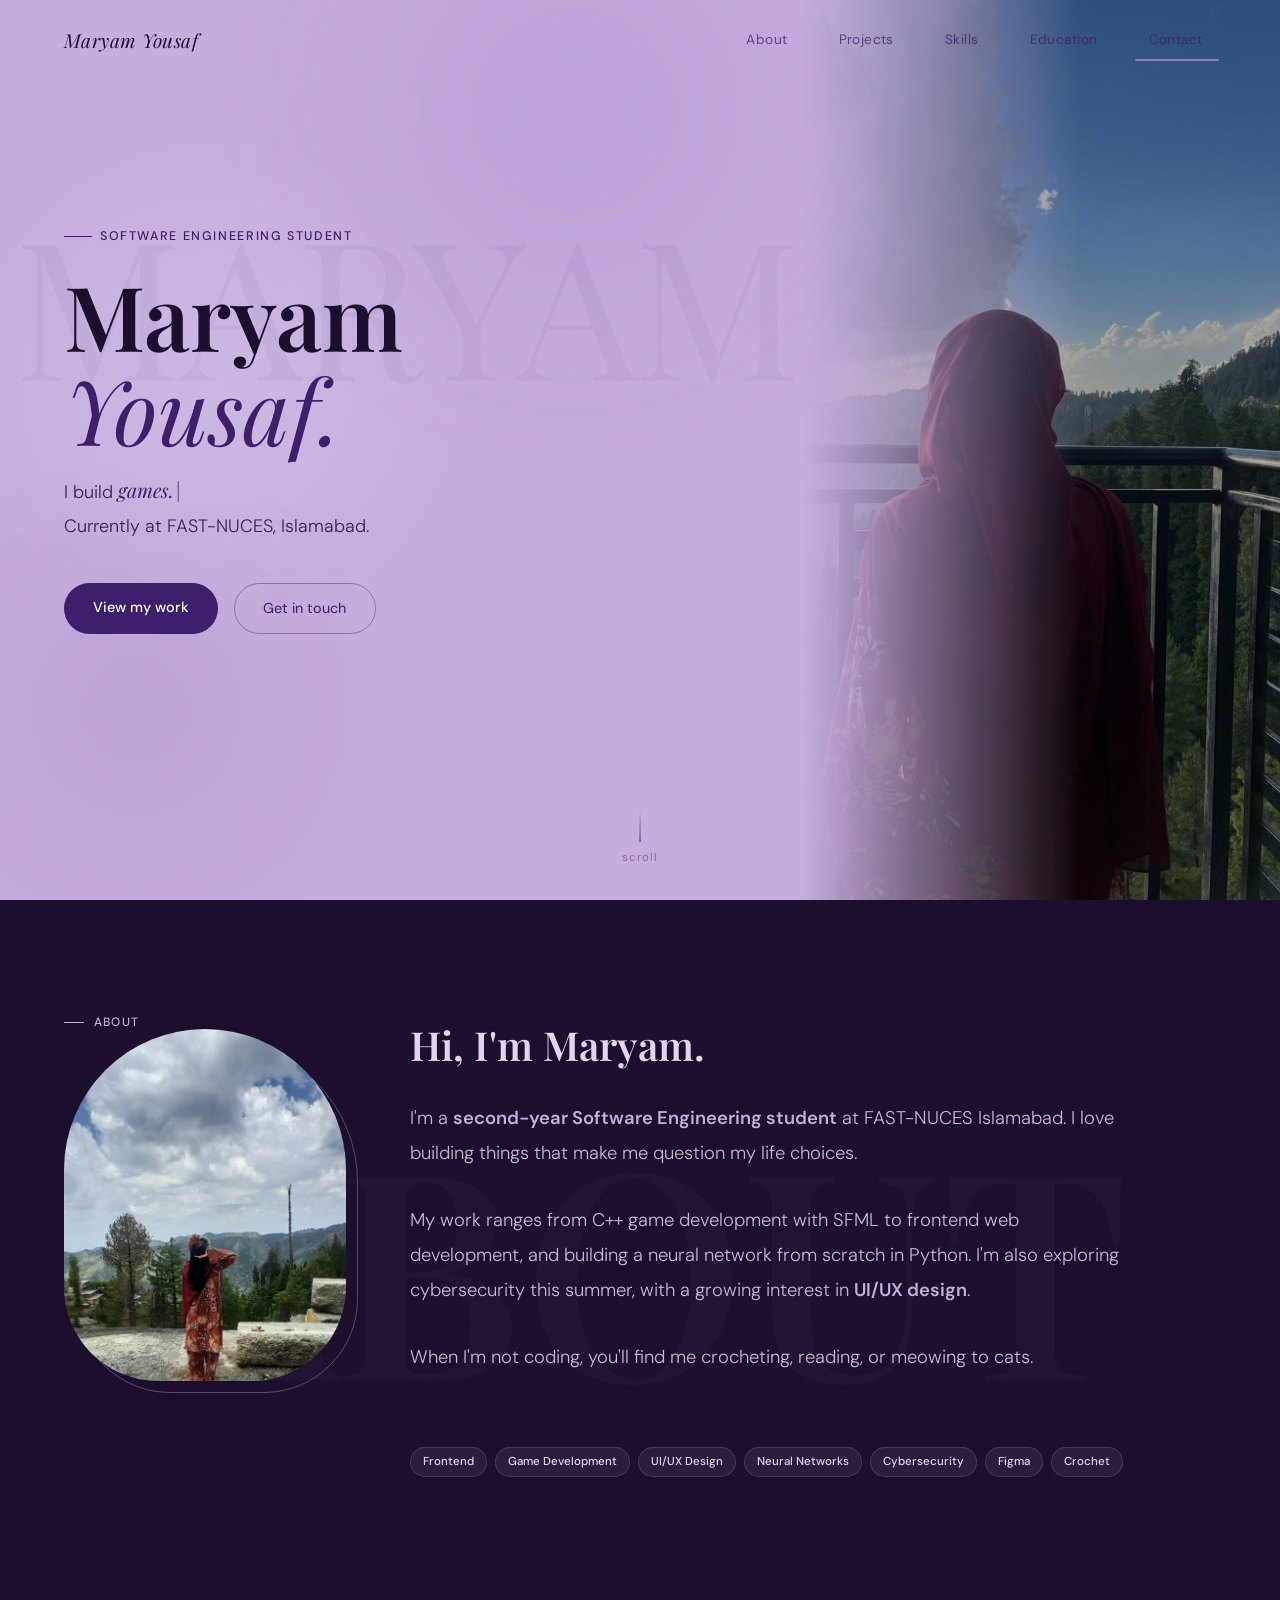
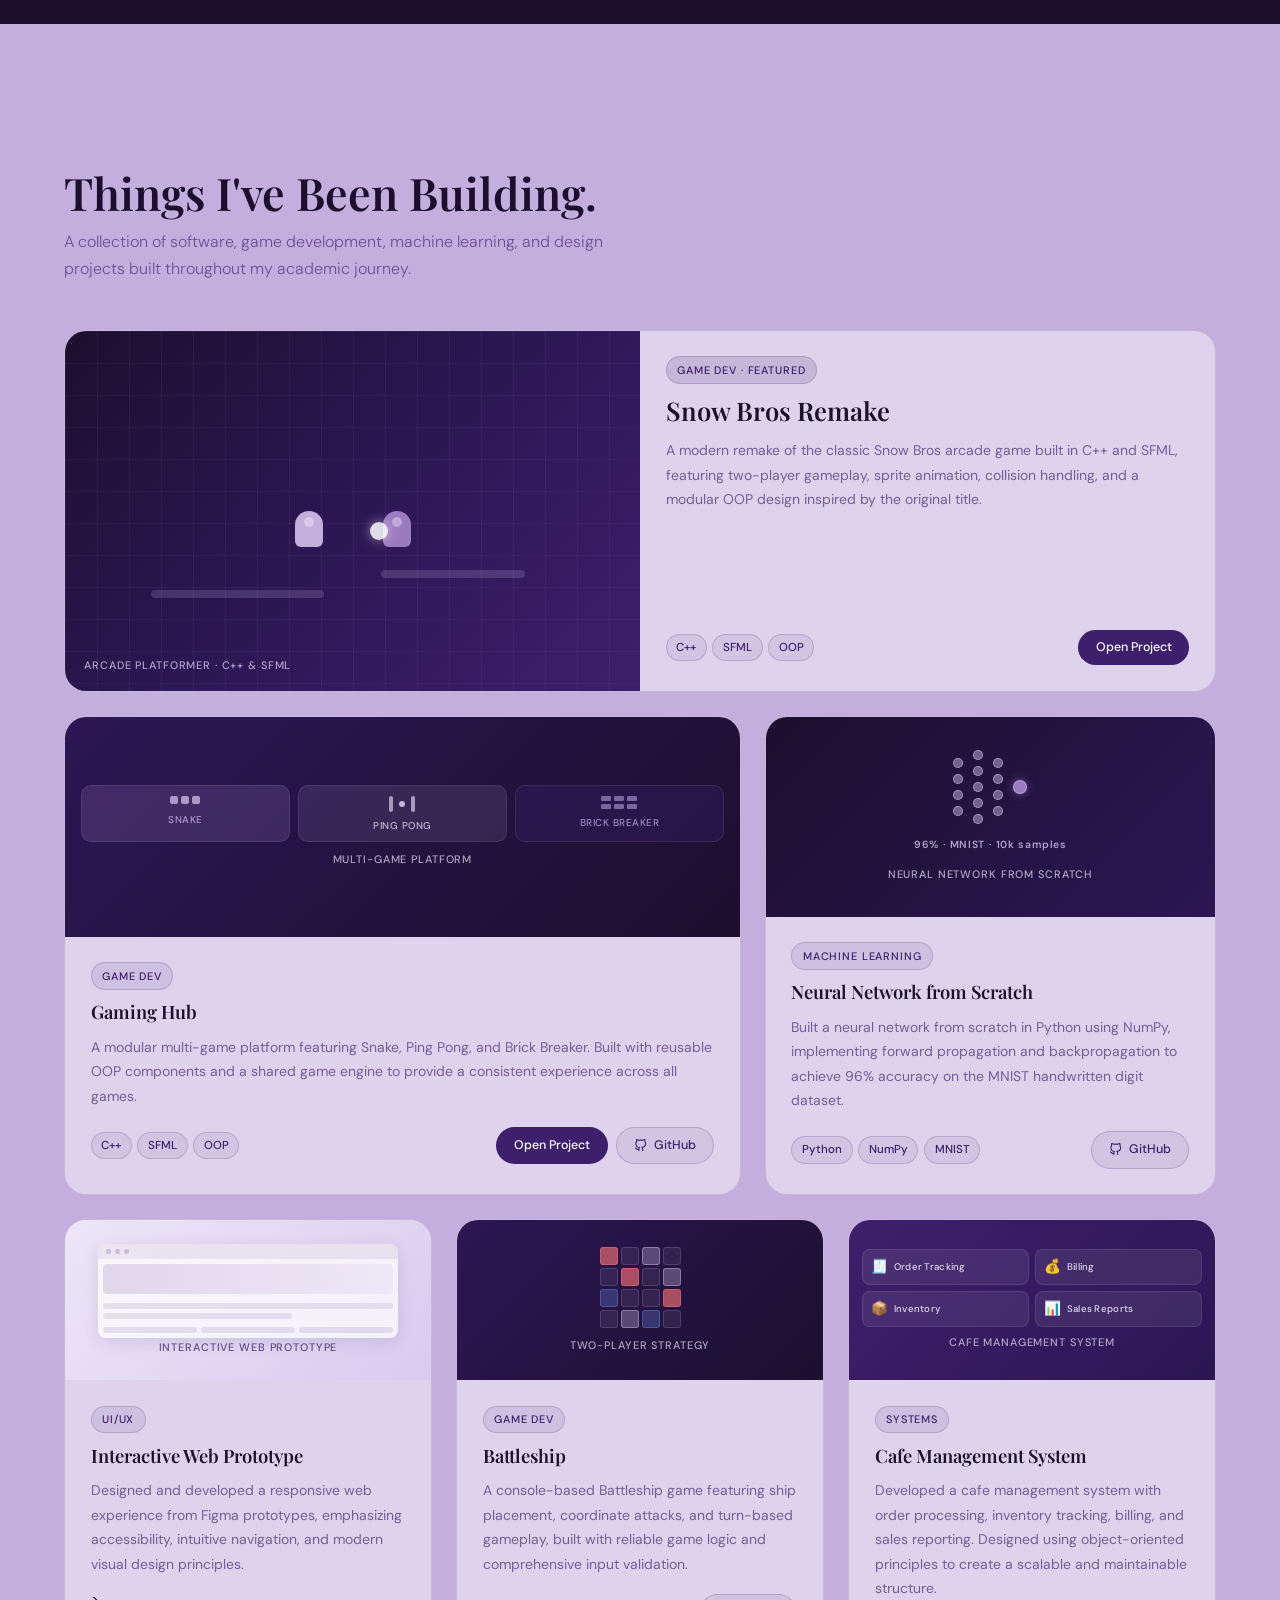
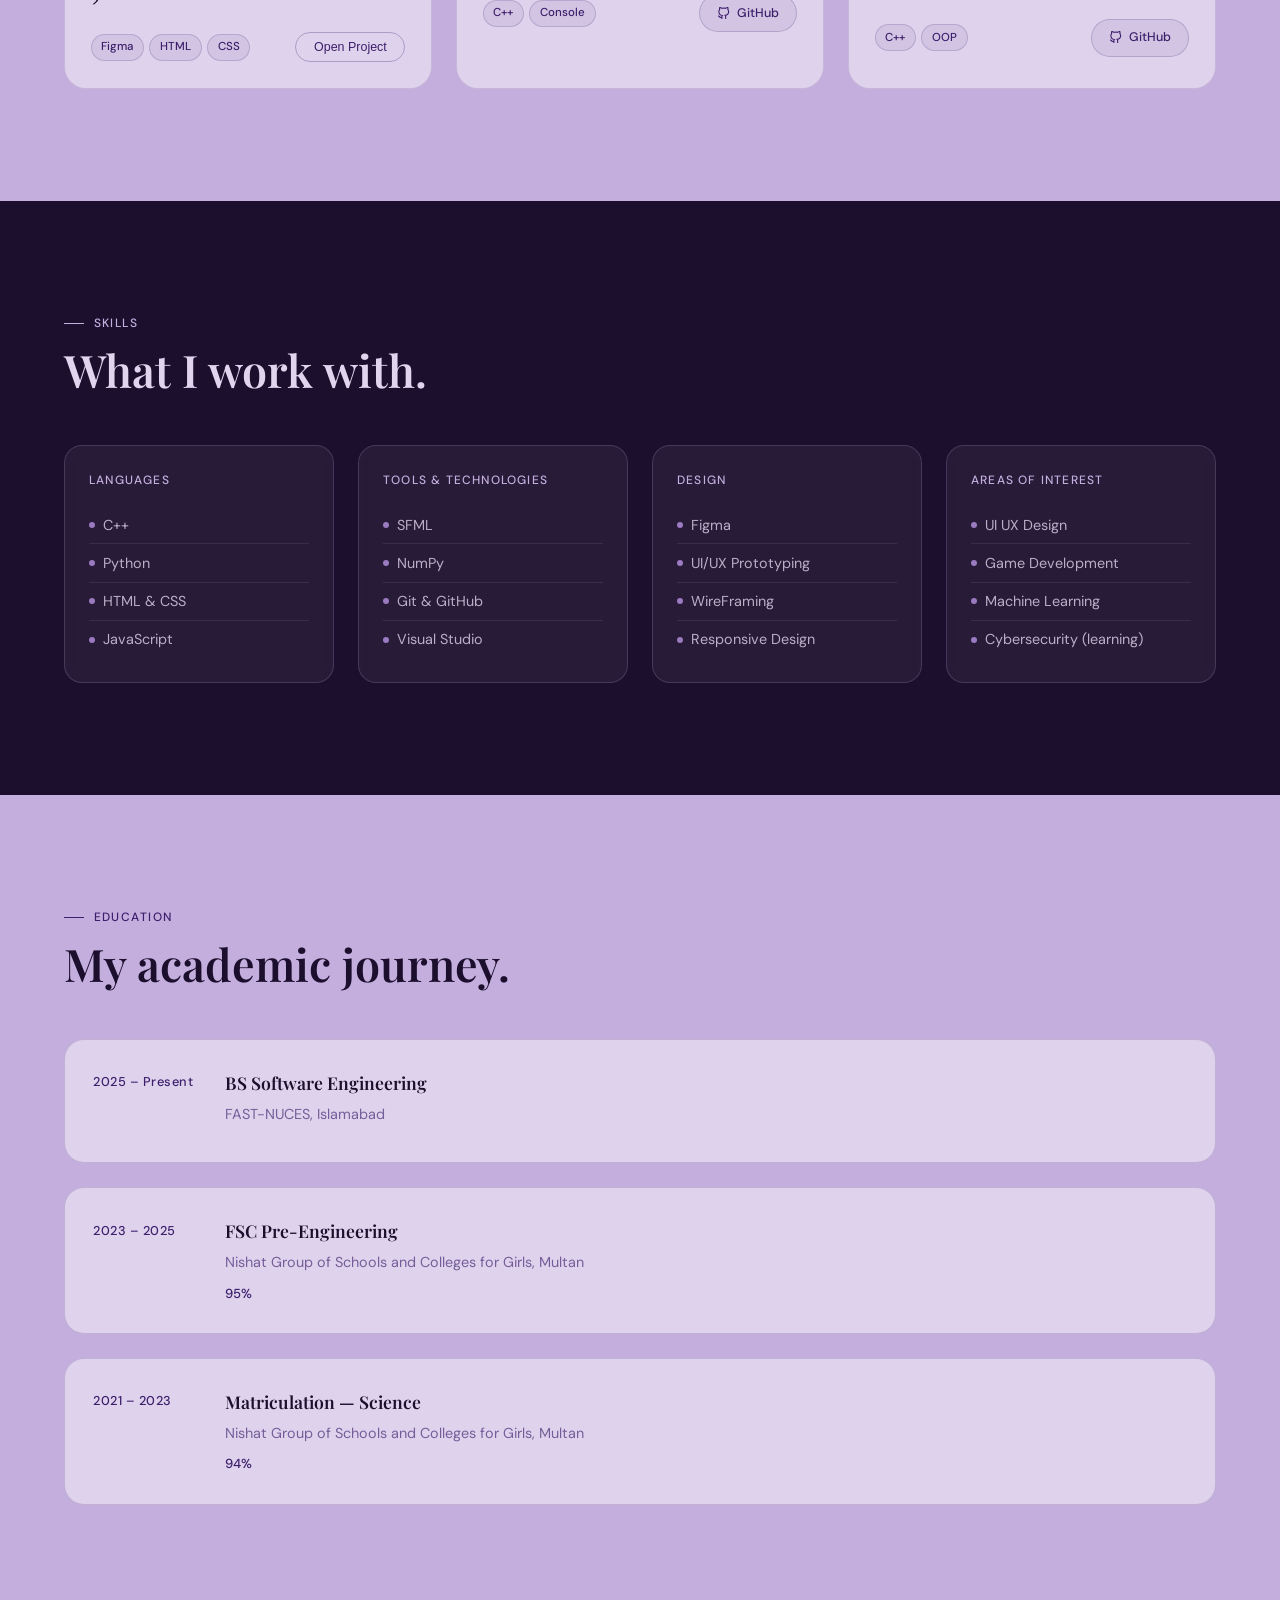
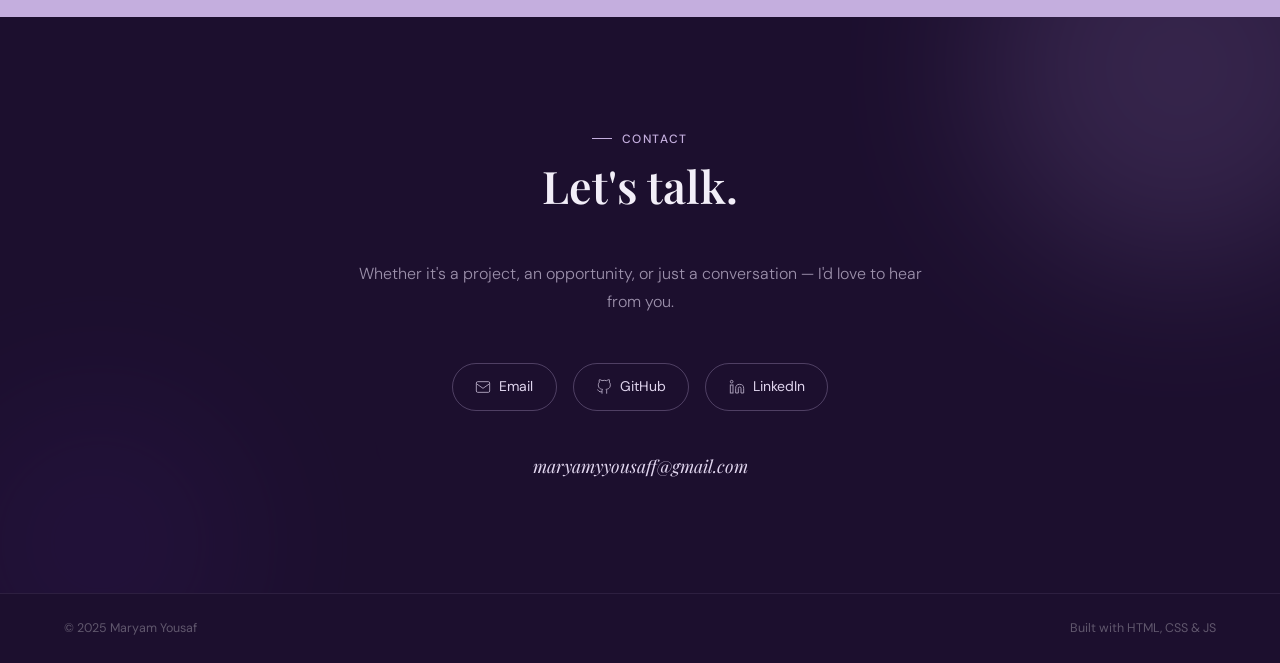
==== index.html @ 321d045c "hye" ====
<!DOCTYPE html>
<html lang="en">
<head>
  <meta charset="UTF-8" />
  <meta name="viewport" content="width=device-width, initial-scale=1.0" />
  <title>Maryam Yousaf — Portfolio</title>
  <link rel="preconnect" href="https://fonts.googleapis.com" />
  <link rel="preconnect" href="https://fonts.gstatic.com" crossorigin />
  <link href="https://fonts.googleapis.com/css2?family=DM+Sans:ital,wght@0,300;0,400;0,500;1,300&family=Playfair+Display:ital,wght@0,400;0,600;1,400&display=swap" rel="stylesheet" />
  <link rel="stylesheet" href="style.css" />
</head>
<body>

  <!-- SCROLL PROGRESS BAR -->
  <div id="progress-bar"></div>

  <!-- NAV -->
  <nav id="navbar">
    <span class="nav-logo">Maryam Yousaf</span>
    <button class="nav-toggle" id="navToggle" aria-label="Toggle menu">
      <span></span><span></span><span></span>
    </button>
    <ul class="nav-links" id="navLinks">
      <div class="nav-pill" id="navPill"></div>
      <li><a href="#about">About</a></li>
      <li><a href="#projects">Projects</a></li>
      <li><a href="#skills">Skills</a></li>
      <li><a href="#education">Education</a></li>
      <li><a href="#contact">Contact</a></li>
    </ul>
  </nav>

  <!-- HERO -->
  <section id="hero">
    <!-- full-bleed photo on right side -->
    <div class="hero-photo-panel">
      <img src="mountain.jpeg" alt="Mountain view" class="hero-photo-bg" />
      <div class="hero-photo-fade"></div>
    </div>

    <div class="hero-bg-blob blob1"></div>
    <div class="hero-bg-blob blob2"></div>

    <div class="hero-layout">
      <!-- LEFT: text -->
      <div class="hero-inner">
        <div class="hero-eyebrow"><span></span> Software Engineering Student</div>
        <h1 class="hero-name">Maryam<br /><em>Yousaf.</em></h1>
        <p class="hero-subtitle">
          I build <span class="typewriter-wrap"><span id="typewriter"></span><span class="cursor">|</span></span><br />
          Currently at FAST-NUCES, Islamabad.
        </p>
        <div class="hero-ctas">
          <a href="#projects" class="btn-primary">View my work</a>
          <a href="#contact" class="btn-outline">Get in touch</a>
        </div>
      </div>
    </div>

    <div class="hero-scroll-hint">
      <div class="scroll-line"></div>
      scroll
    </div>
  </section>

  <!-- ABOUT -->
  <section id="about">
    <p class="section-label reveal">About</p>
    <div class="about-grid">
      <div class="about-photo-wrap reveal">
        <!--
          PHOTO OPTIONS — uncomment whichever you want:

          Option A: Illustrated portrait (recommended for aesthetic/privacy)
          <img src="illustration_portrait.webp" alt="Maryam Yousaf" class="about-photo" />

          Option B: Purple selfie
          <img src="profile_picture.jpg" alt="Maryam Yousaf" class="about-photo" />

          Option C: LinkedIn photo
          <img src="linkedin_pfp.jpeg" alt="Maryam Yousaf" class="about-photo" />
        -->
        <img src="Hero.jpeg" alt="Maryam Yousaf" class="about-photo" />
        <div class="about-photo-deco"></div>
      </div>
      <div class="about-text reveal">
        <h2 class="section-title" style="margin-bottom:0; margin-top:-0.5rem;">Hi, I'm Maryam.</h2>
        <p>I'm a <strong>second-year Software Engineering student</strong> at FAST-NUCES Islamabad. I love building things that make me question my life choices.</p>
        <p>My work ranges from C++ game development with SFML to frontend web development, and building a neural network from scratch in Python. I'm also exploring cybersecurity this summer, with a growing interest in <strong>UI/UX design</strong>.</p>
        <p>When I'm not coding, you'll find me crocheting, reading, or meowing to cats.</p>
        <div class="about-tags">
          <span class="tag">Frontend</span>
          <span class="tag">Game Development</span>
          <span class="tag">UI/UX Design</span>
          <span class="tag">Neural Networks</span>
          <span class="tag">Cybersecurity</span>
          <span class="tag">Figma</span>
          <span class="tag">Crochet</span>
        </div>
      </div>
    </div>
  </section>

  <!-- PROJECTS -->
  <section id="projects">
    <p class="section-label reveal">Projects</p>
    <h2 class="section-title reveal">Things I've Been Building.</h2>
    <p class="projects-intro reveal">A collection of software, game development, machine learning, and design projects built throughout my academic journey.</p>

    <!-- TIER 1: Featured — Snow Bros (full width) -->
    <div class="proj-featured reveal">
      <div class="proj-thumb proj-thumb--featured">
        <div class="proj-thumb-placeholder proj-thumb--snowbros">
          <div class="ppa-grid-bg"></div>
          <div class="ppa-chars">
            <div class="ppa-char ppa-char--1"></div>
            <div class="ppa-char ppa-char--2"></div>
          </div>
          <div class="ppa-snowball"></div>
          <div class="ppa-platforms">
            <div class="ppa-platform"></div>
            <div class="ppa-platform ppa-platform--2"></div>
          </div>
          <span class="proj-thumb-label">Arcade Platformer · C++ & SFML</span>
        </div>
        <div class="proj-thumb-overlay">
          <a href="./Snowbros.html" class="proj-overlay-btn">Open Project</a>
        </div>
      </div>
      <div class="proj-featured-body">
        <div class="proj-meta">
          <span class="project-tag proj-tag--featured">Game Dev · Featured</span>
          <!-- <span class="proj-year">2024</span> -->
        </div>
        <h3 class="project-title proj-featured-title">Snow Bros Remake</h3>
      

        <p class="project-desc">
A modern remake of the classic Snow Bros arcade game built in C++ and SFML, featuring two-player gameplay, sprite animation, collision handling, and a modular OOP design inspired by the original title.
</p>
        <div class="proj-footer">
          <div class="project-stack">
            <span class="stack-pill">C++</span>
            <span class="stack-pill">SFML</span>
            <span class="stack-pill">OOP</span>
          </div>
          <div class="proj-actions">
            <a href="Snowbros.html" class="proj-btn proj-btn--primary">Open Project</a>
          </div>
        </div>
      </div>
    </div>

    <!-- TIER 2: Secondary large cards -->
    <div class="proj-tier2 reveal">

      <div class="proj-secondary">
        <div class="proj-thumb proj-thumb--secondary">
          <div class="proj-thumb-placeholder proj-thumb--gaminghub">
            <div class="ppa-hub-grid">
              <div class="hub-cell hub-snake">
                <div class="hub-snake-body"><div></div><div></div><div></div></div>
                <span>Snake</span>
              </div>
              <div class="hub-cell hub-pong">
                <div class="hub-pong-vis"><div class="hub-paddle"></div><div class="hub-ball"></div><div class="hub-paddle"></div></div>
                <span>Ping Pong</span>
              </div>
              <div class="hub-cell hub-brick">
                <div class="hub-brick-rows"><div class="hub-brick-row"><div></div><div></div><div></div></div><div class="hub-brick-row"><div></div><div></div><div></div></div></div>
                <span>Brick Breaker</span>
              </div>
            </div>
            <span class="proj-thumb-label">Multi-game Platform</span>
          </div>
          <div class="proj-thumb-overlay">
            <a href="GamingHub.html" class="proj-overlay-btn">Open Project</a>
          </div>
        </div>
        <div class="proj-card-body">
          <div class="proj-meta">
            <span class="project-tag">Game Dev</span>
            <!-- <span class="proj-year">2024</span> -->
          </div>
          <h3 class="project-title">Gaming Hub</h3>
   
          <p class="project-desc">
A modular multi-game platform featuring Snake, Ping Pong, and Brick Breaker. Built with reusable OOP components and a shared game engine to provide a consistent experience across all games.
</p>
          <div class="proj-footer">
            <div class="project-stack">
              <span class="stack-pill">C++</span>
              <span class="stack-pill">SFML</span>
              <span class="stack-pill">OOP</span>
            </div>
            <div class="proj-actions">
              <a href="GamingHub.html" class="proj-btn proj-btn--primary">Open Project</a>
              <a href="https://github.com/meowryam/Gaming-Hub" target="_blank" rel="noopener" class="proj-btn proj-btn--github">
                <svg width="13" height="13" viewBox="0 0 24 24" fill="none" stroke="currentColor" stroke-width="2"><path d="M9 19c-5 1.5-5-2.5-7-3m14 6v-3.87a3.37 3.37 0 0 0-.94-2.61c3.14-.35 6.44-1.54 6.44-7A5.44 5.44 0 0 0 20 4.77 5.07 5.07 0 0 0 19.91 1S18.73.65 16 2.48a13.38 13.38 0 0 0-7 0C6.27.65 5.09 1 5.09 1A5.07 5.07 0 0 0 5 4.77a5.44 5.44 0 0 0-1.5 3.78c0 5.42 3.3 6.61 6.44 7A3.37 3.37 0 0 0 9 18.13V22"/></svg>
                GitHub
              </a>
            </div>
          </div>
        </div>
      </div>

      <div class="proj-medium">
        <div class="proj-thumb proj-thumb--medium">
          <div class="proj-thumb-placeholder proj-thumb--nn">
            <div class="nn-vis">
              <div class="nn-layer nn-input">
                <div class="nn-node"></div><div class="nn-node"></div><div class="nn-node"></div><div class="nn-node"></div>
              </div>
              <div class="nn-layer nn-hidden">
                <div class="nn-node"></div><div class="nn-node"></div><div class="nn-node"></div><div class="nn-node"></div><div class="nn-node"></div>
              </div>
              <div class="nn-layer nn-hidden2">
                <div class="nn-node"></div><div class="nn-node"></div><div class="nn-node"></div><div class="nn-node"></div>
              </div>
              <div class="nn-layer nn-output">
                <div class="nn-node nn-node--out"></div>
              </div>
            </div>
            <div class="nn-accuracy">96% · MNIST · 10k samples</div>
            <span class="proj-thumb-label">Neural Network from Scratch</span>
          </div>
          <div class="proj-thumb-overlay">
          </div>
        </div>
        <div class="proj-card-body">
          <div class="proj-meta">
            <span class="project-tag">Machine Learning</span>
            <!-- <span class="proj-year">2024</span> -->
          </div>
          <h3 class="project-title">Neural Network from Scratch</h3>
        
         <p class="project-desc">
Built a neural network from scratch in Python using NumPy, implementing forward propagation and backpropagation to achieve 96% accuracy on the MNIST handwritten digit dataset.
</p>
         
          <div class="proj-footer">
            <div class="project-stack">
              <span class="stack-pill">Python</span>
              <span class="stack-pill">NumPy</span>
              <span class="stack-pill">MNIST</span>
            </div>
            <div class="proj-actions">
              <a href="https://github.com/meowryam/mvc-mlp" target="_blank" rel="noopener" class="proj-btn proj-btn--github">
                <svg width="13" height="13" viewBox="0 0 24 24" fill="none" stroke="currentColor" stroke-width="2"><path d="M9 19c-5 1.5-5-2.5-7-3m14 6v-3.87a3.37 3.37 0 0 0-.94-2.61c3.14-.35 6.44-1.54 6.44-7A5.44 5.44 0 0 0 20 4.77 5.07 5.07 0 0 0 19.91 1S18.73.65 16 2.48a13.38 13.38 0 0 0-7 0C6.27.65 5.09 1 5.09 1A5.07 5.07 0 0 0 5 4.77a5.44 5.44 0 0 0-1.5 3.78c0 5.42 3.3 6.61 6.44 7A3.37 3.37 0 0 0 9 18.13V22"/></svg>
                GitHub
              </a>
            </div>
          </div>
        </div>
      </div>

    </div>

    <!-- TIER 3: Standard small cards -->
    <div class="proj-tier3 reveal">

      <div class="proj-standard">
        <div class="proj-thumb proj-thumb--standard">
          <div class="proj-thumb-placeholder proj-thumb--uiux">
            <div class="uiux-mockup">
              <div class="uiux-bar"><div class="uiux-dot"></div><div class="uiux-dot"></div><div class="uiux-dot"></div></div>
              <div class="uiux-hero-block"></div>
              <div class="uiux-rows">
                <div class="uiux-row"></div>
                <div class="uiux-row uiux-row--short"></div>
                <div class="uiux-nav"><div></div><div></div><div></div></div>
              </div>
            </div>
            <span class="proj-thumb-label">Interactive Web Prototype</span>
          </div>
          <div class="proj-thumb-overlay">
            <button type="button" class="proj-overlay-btn" onclick="openUiuxSlideshow()">Open Project</button>
          </div>
        </div>
        <div class="proj-card-body">
          <div class="proj-meta"><span class="project-tag">UI/UX</span></div>
          <h3 class="project-title">Interactive Web Prototype</h3>
     <p class="project-desc">
Designed and developed a responsive web experience from Figma prototypes, emphasizing accessibility, intuitive navigation, and modern visual design principles.
</p>>
          <div class="proj-footer">
            <div class="project-stack">
              <span class="stack-pill">Figma</span><span class="stack-pill">HTML</span><span class="stack-pill">CSS</span>
            </div>
            <div class="proj-actions">
              <button type="button" class="proj-btn proj-btn--ghost" onclick="openUiuxSlideshow()">Open Project</button>
            </div>
          </div>
        </div>
      </div>

      <div class="proj-standard">
        <div class="proj-thumb proj-thumb--standard">
          <div class="proj-thumb-placeholder proj-thumb--battleship">
            <div class="bs-grid">
              <div class="bs-cell bs-hit"></div><div class="bs-cell"></div><div class="bs-cell bs-ship"></div><div class="bs-cell"></div>
              <div class="bs-cell"></div><div class="bs-cell bs-hit"></div><div class="bs-cell"></div><div class="bs-cell bs-ship"></div>
              <div class="bs-cell bs-miss"></div><div class="bs-cell"></div><div class="bs-cell"></div><div class="bs-cell bs-hit"></div>
              <div class="bs-cell"></div><div class="bs-cell bs-ship"></div><div class="bs-cell bs-miss"></div><div class="bs-cell"></div>
            </div>
            <span class="proj-thumb-label">Two-player Strategy</span>
          </div>
          <div class="proj-thumb-overlay">
          </div>
        </div>
        <div class="proj-card-body">
          <div class="proj-meta"><span class="project-tag">Game Dev</span></div>
          <h3 class="project-title">Battleship</h3>
<p class="project-desc">
A console-based Battleship game featuring ship placement, coordinate attacks, and turn-based gameplay, built with reliable game logic and comprehensive input validation.
</p>

      
          <div class="proj-footer">
            <div class="project-stack">
              <span class="stack-pill">C++</span><span class="stack-pill">Console</span>
            </div>
            <div class="proj-actions">
              <a href="https://github.com/meowryam/battleship-cpp" target="_blank" rel="noopener" class="proj-btn proj-btn--github">
                <svg width="13" height="13" viewBox="0 0 24 24" fill="none" stroke="currentColor" stroke-width="2"><path d="M9 19c-5 1.5-5-2.5-7-3m14 6v-3.87a3.37 3.37 0 0 0-.94-2.61c3.14-.35 6.44-1.54 6.44-7A5.44 5.44 0 0 0 20 4.77 5.07 5.07 0 0 0 19.91 1S18.73.65 16 2.48a13.38 13.38 0 0 0-7 0C6.27.65 5.09 1 5.09 1A5.07 5.07 0 0 0 5 4.77a5.44 5.44 0 0 0-1.5 3.78c0 5.42 3.3 6.61 6.44 7A3.37 3.37 0 0 0 9 18.13V22"/></svg>
                GitHub
              </a>
            </div>
          </div>
        </div>
      </div>

      <div class="proj-standard">
        <div class="proj-thumb proj-thumb--standard">
          <div class="proj-thumb-placeholder proj-thumb--cafe">
            <div class="cafe-features">
              <div class="cafe-feat"><span class="cafe-icon">🧾</span><span>Order Tracking</span></div>
              <div class="cafe-feat"><span class="cafe-icon">💰</span><span>Billing</span></div>
              <div class="cafe-feat"><span class="cafe-icon">📦</span><span>Inventory</span></div>
              <div class="cafe-feat"><span class="cafe-icon">📊</span><span>Sales Reports</span></div>
            </div>
            <span class="proj-thumb-label">Cafe Management System</span>
          </div>
          <div class="proj-thumb-overlay">
          </div>
        </div>
        <div class="proj-card-body">
          <div class="proj-meta"><span class="project-tag">Systems</span></div>
          <h3 class="project-title">Cafe Management System</h3>
          <p class="project-desc">Developed a cafe management system with order processing, inventory tracking, billing, and sales reporting. Designed using object-oriented principles to create a scalable and maintainable structure.</p>
          <div class="proj-footer">
            <div class="project-stack">
              <span class="stack-pill">C++</span><span class="stack-pill">OOP</span>
            </div>
            <div class="proj-actions">
              <a href="https://github.com/meowryam/spillthetea/tree/main" target="_blank" rel="noopener" class="proj-btn proj-btn--github">
                <svg width="13" height="13" viewBox="0 0 24 24" fill="none" stroke="currentColor" stroke-width="2"><path d="M9 19c-5 1.5-5-2.5-7-3m14 6v-3.87a3.37 3.37 0 0 0-.94-2.61c3.14-.35 6.44-1.54 6.44-7A5.44 5.44 0 0 0 20 4.77 5.07 5.07 0 0 0 19.91 1S18.73.65 16 2.48a13.38 13.38 0 0 0-7 0C6.27.65 5.09 1 5.09 1A5.07 5.07 0 0 0 5 4.77a5.44 5.44 0 0 0-1.5 3.78c0 5.42 3.3 6.61 6.44 7A3.37 3.37 0 0 0 9 18.13V22"/></svg>
                GitHub
              </a>
            </div>
          </div>
        </div>
      </div>

    </div>
  </section>

  <!-- SKILLS -->
  <section id="skills">
    <p class="section-label reveal">Skills</p>
    <h2 class="section-title reveal">What I work with.</h2>
    <div class="skills-grid">
      <div class="skill-group reveal">
        <p class="skill-group-title">Languages</p>
        <ul class="skill-list">
          <li><span class="skill-dot"></span>C++</li>
          <li><span class="skill-dot"></span>Python</li>
          <li><span class="skill-dot"></span>HTML &amp; CSS</li>
          <li><span class="skill-dot"></span>JavaScript</li>
        </ul>
      </div>
      <div class="skill-group reveal">
        <p class="skill-group-title">Tools &amp; Technologies</p>
        <ul class="skill-list">
          <li><span class="skill-dot"></span>SFML</li>
          <li><span class="skill-dot"></span>NumPy</li>
          <li><span class="skill-dot"></span>Git &amp; GitHub</li>
          <li><span class="skill-dot"></span>Visual Studio</li>
        </ul>
      </div>
      <div class="skill-group reveal">
        <p class="skill-group-title">Design</p>
        <ul class="skill-list">
          <li><span class="skill-dot"></span>Figma</li>
          <li><span class="skill-dot"></span>UI/UX Prototyping</li>
          <li><span class="skill-dot"></span>WireFraming</li>
          <li><span class="skill-dot"></span>Responsive Design</li>
        </ul>
      </div>
      <div class="skill-group reveal">
        <p class="skill-group-title">Areas of Interest</p>
        <ul class="skill-list">
          <li><span class="skill-dot"></span>UI UX Design</li>
          <li><span class="skill-dot"></span>Game Development</li>
          <li><span class="skill-dot"></span>Machine Learning</li>
          <li><span class="skill-dot"></span>Cybersecurity (learning)</li>
        </ul>
      </div>
    </div>
  </section>

  <!-- EDUCATION -->
  <section id="education">
    <p class="section-label reveal">Education</p>
    <h2 class="section-title reveal">My academic journey.</h2>
    <div class="edu-list">
      <div class="edu-card reveal">
        <div class="edu-year">2025 – Present</div>
        <div class="edu-info">
          <p class="edu-degree">BS Software Engineering</p>
          <p class="edu-school">FAST-NUCES, Islamabad</p>
          <!-- <p class="edu-detail"></p> -->
        </div>
      </div>
      <div class="edu-card reveal">
        <div class="edu-year">2023 – 2025</div>
        <div class="edu-info">
          <p class="edu-degree">FSC Pre-Engineering</p>
          <p class="edu-school">Nishat Group of Schools and Colleges for Girls, Multan</p>
          <p class="edu-detail">95%</p>
        </div>
      </div>
      <div class="edu-card reveal">
        <div class="edu-year">2021 – 2023</div>
        <div class="edu-info">
          <p class="edu-degree">Matriculation — Science</p>
          <p class="edu-school">Nishat Group of Schools and Colleges for Girls, Multan</p>
          <p class="edu-detail">94%</p>
        </div>
      </div>
    </div>
  </section>

  <!-- CONTACT -->
  <section id="contact">
    <div class="contact-blob cb1"></div>
    <div class="contact-blob cb2"></div>
    <div class="contact-inner">
      <p class="section-label reveal">Contact</p>
      <h2 class="section-title reveal">Let's talk.</h2>
      <p class="contact-sub reveal">Whether it's a project, an opportunity, or just a conversation — I'd love to hear from you.</p>
      <div class="contact-links reveal">
        <a href="mailto:maryamyyousaff@gmail.com" class="contact-link">
          <svg width="16" height="16" viewBox="0 0 24 24" fill="none" stroke="currentColor" stroke-width="1.5"><rect x="2" y="4" width="20" height="16" rx="2"/><path d="m2 7 10 7 10-7"/></svg>
          Email
        </a>
        <a href="https://github.com/meowryam" target="_blank" rel="noopener" class="contact-link">
          <svg width="16" height="16" viewBox="0 0 24 24" fill="none" stroke="currentColor" stroke-width="1.5"><path d="M9 19c-5 1.5-5-2.5-7-3m14 6v-3.87a3.37 3.37 0 0 0-.94-2.61c3.14-.35 6.44-1.54 6.44-7A5.44 5.44 0 0 0 20 4.77 5.07 5.07 0 0 0 19.91 1S18.73.65 16 2.48a13.38 13.38 0 0 0-7 0C6.27.65 5.09 1 5.09 1A5.07 5.07 0 0 0 5 4.77a5.44 5.44 0 0 0-1.5 3.78c0 5.42 3.3 6.61 6.44 7A3.37 3.37 0 0 0 9 18.13V22"/></svg>
          GitHub
        </a>
        <a href="https://www.linkedin.com/in/maryam-y-20a71a3a6/f" target="_blank" rel="noopener" class="contact-link">
          <svg width="16" height="16" viewBox="0 0 24 24" fill="none" stroke="currentColor" stroke-width="1.5"><path d="M16 8a6 6 0 0 1 6 6v7h-4v-7a2 2 0 0 0-2-2 2 2 0 0 0-2 2v7h-4v-7a6 6 0 0 1 6-6z"/><rect x="2" y="9" width="4" height="12"/><circle cx="4" cy="4" r="2"/></svg>
          LinkedIn
        </a>

      </div>
      <p class="contact-email reveal">maryamyyousaff@gmail.com</p>
    </div>
  </section>

  <!-- FOOTER -->
  <footer>
    <span>© 2025 Maryam Yousaf</span>
    <span>Built with HTML, CSS &amp; JS</span>
  </footer>

  <!-- ===================================================
       UI/UX PROJECT SLIDESHOW MODAL
       Triggered by the "Open Project" buttons on the
       Interactive Web Prototype card. Auto-advances through
       the screenshots; dots + arrows let the user override.
       =================================================== -->
  <div class="uiux-modal" id="uiuxModal" role="dialog" aria-modal="true" aria-label="Interactive Web Prototype screenshots">
    <div class="uiux-modal-backdrop" id="uiuxModalBackdrop"></div>
    <div class="uiux-modal-content">
      <button type="button" class="uiux-modal-close" id="uiuxModalClose" aria-label="Close slideshow">&times;</button>

      <div class="uiux-slideshow">
        <button type="button" class="uiux-arrow uiux-arrow--prev" id="uiuxPrev" aria-label="Previous image">&#8249;</button>

        <div class="uiux-slides" id="uiuxSlides">
          <img src="figma1.png" alt="Knothaus prototype — About Us page" class="uiux-slide active" />
          <img src="figma2.png" alt="Knothaus prototype — Contact page" class="uiux-slide" />
          <img src="figma3.png" alt="Knothaus prototype — Product detail page" class="uiux-slide" />
          <img src="figma4.png" alt="Knothaus prototype — Shop listing page" class="uiux-slide" />
          <img src="figma5.png" alt="Knothaus prototype — Login page" class="uiux-slide" />
          <img src="figma6.png" alt="Knothaus prototype — Checkout page" class="uiux-slide" />
        </div>

        <button type="button" class="uiux-arrow uiux-arrow--next" id="uiuxNext" aria-label="Next image">&#8250;</button>
      </div>

      <div class="uiux-dots" id="uiuxDots">
        <button type="button" class="uiux-dot-btn active" data-index="0" aria-label="Go to image 1"></button>
        <button type="button" class="uiux-dot-btn" data-index="1" aria-label="Go to image 2"></button>
        <button type="button" class="uiux-dot-btn" data-index="2" aria-label="Go to image 3"></button>
        <button type="button" class="uiux-dot-btn" data-index="3" aria-label="Go to image 4"></button>
        <button type="button" class="uiux-dot-btn" data-index="4" aria-label="Go to image 5"></button>
        <button type="button" class="uiux-dot-btn" data-index="5" aria-label="Go to image 6"></button>
      </div>
    </div>
  </div>

  <script src="script.js"></script>
</body>
</html>
---- style.css ----
/* =====================
   CSS CUSTOM PROPERTIES
   ===================== */
:root {
  --lavender:      #C4AEDE;
  --lavender-lt:   #E0D5EE;
  --lavender-mid:  #9B7BBF;
  --purple-dk:     #1C0F2E;   /* very dark warm purple-black, no blue */
  --purple-mid:    #3D1F6B;   /* deep warm violet */
  --section-dark:  #C4AEDE;   /* lavender bg for "dark" sections */
  --section-dark-card: rgba(255,255,255,0.45);  /* frosted white card on lavender */
  --gray-soft:     #EAE5F2;   /* section-level background — noticeable warm gray */
  --gray-mid:      #9B96A8;
  --gray-dk:       #3D3848;
  --white:         #F2EEF8;   /* replaces pure white — soft lavender-gray */
  --card-bg:       #E8E3F0;   /* cards sit slightly darker than --white */
  --text-primary:  #1C0F2E;
  --text-muted:    #7A7389;
  --accent:        #B39DDB;
}

/* =====================
   RESET & BASE
   ===================== */
*, *::before, *::after {
  box-sizing: border-box;
  margin: 0;
  padding: 0;
}

html {
  scroll-behavior: smooth;
}

body {
  font-family: 'DM Sans', sans-serif;
  background: var(--white);
  color: var(--text-primary);
  line-height: 1.7;
  overflow-x: hidden;
}

/* Nav uses a slightly lighter tint so it floats above the gray base */

/* =====================
   CURSOR TRAIL STARS
   ===================== */
.star {
  position: fixed;
  pointer-events: none;
  font-size: 14px;
  opacity: 0;
  z-index: 9999;
  animation: starFade 0.8s ease forwards;
  user-select: none;
}

@keyframes starFade {
  0%   { opacity: 1; transform: scale(1) translateY(0); }
  100% { opacity: 0; transform: scale(0.3) translateY(-20px); }
}

/* =====================
   SCROLL PROGRESS BAR
   ===================== */
#progress-bar {
  position: fixed;
  top: 0; left: 0;
  height: 2px;
  width: 0%;
  background: linear-gradient(to right, var(--lavender), var(--lavender-mid), var(--purple-mid));
  z-index: 200;
  transition: width 0.1s linear;
  pointer-events: none;
}

/* =====================
   NAV
   ===================== */
nav {
  position: fixed;
  top: 0; left: 0; right: 0;
  z-index: 100;
  display: flex;
  justify-content: space-between;
  align-items: center;
  padding: 1.4rem 5%;
  /* starts transparent over hero */
  background: transparent;
  backdrop-filter: none;
  -webkit-backdrop-filter: none;
  border-bottom: 1px solid transparent;
  /* animate all the bg/border/shadow/transform properties */
  transition: background 0.4s ease,
              border-color 0.4s ease,
              box-shadow 0.4s ease,
              transform 0.35s ease,
              padding 0.35s ease;
}

/* once scrolled past hero — frosted glass materialises */
nav.scrolled {
  background: rgba(242, 238, 248, 0.92);
  backdrop-filter: blur(16px);
  -webkit-backdrop-filter: blur(16px);
  border-bottom: 1px solid rgba(196, 174, 222, 0.28);
  box-shadow: 0 2px 24px rgba(28, 15, 46, 0.08);
  padding: 1rem 5%;
}

/* hide on scroll down */
nav.hide {
  transform: translateY(-100%);
}

/* gradient separator line — replaces the hard border */
nav::after {
  content: '';
  position: absolute;
  bottom: 0; left: 5%; right: 5%;
  height: 1px;
  background: linear-gradient(to right, transparent, rgba(196, 174, 222, 0.4), transparent);
  opacity: 0;
  transition: opacity 0.4s ease;
}
nav.scrolled::after {
  opacity: 1;
}

.nav-logo {
  font-family: 'Playfair Display', serif;
  font-size: 1.2rem;
  color: var(--purple-dk);
  font-style: italic;
  letter-spacing: 0.02em;
  text-decoration: none;
  transition: color 0.4s ease;
  position: relative;
  z-index: 1;
}

/* logo is readable on the lavender hero too */
nav:not(.scrolled) .nav-logo {
  color: var(--purple-dk);
}

/* ---- nav links + active pill ---- */
.nav-links {
  display: flex;
  align-items: center;
  gap: 1.5rem;
  list-style: none;
  position: relative;
  padding-bottom: 2px; /* room for underline */
}

/* the sliding underline */
.nav-pill {
  position: absolute;
  bottom: -2px; left: 0;
  height: 1.5px;
  background: var(--lavender-mid);
  border-radius: 100px;
  pointer-events: none;
  transition: left 0.3s cubic-bezier(0.4, 0, 0.2, 1),
              width 0.3s cubic-bezier(0.4, 0, 0.2, 1),
              opacity 0.2s ease;
  opacity: 0;
  z-index: 0;
}

.nav-links li {
  position: relative;
  z-index: 1;
}

.nav-links a {
  text-decoration: none;
  font-size: 0.85rem;
  font-weight: 400;
  color: var(--text-muted);
  letter-spacing: 0.03em;
  padding: 0.35rem 0.85rem;
  border-radius: 100px;
  display: block;
  transition: color 0.2s;
  white-space: nowrap;
}

.nav-links a:hover { color: var(--purple-mid); }
.nav-links a.active { color: var(--purple-mid); font-weight: 500; }

/* on transparent hero, links are slightly darker so they're readable */
nav:not(.scrolled) .nav-links a {
  color: rgba(61, 31, 107, 0.75);
}
nav:not(.scrolled) .nav-links a:hover,
nav:not(.scrolled) .nav-links a.active {
  color: var(--purple-dk);
}

/* Hamburger (mobile) */
.nav-toggle {
  display: none;
  flex-direction: column;
  gap: 5px;
  background: none;
  border: none;
  cursor: pointer;
  padding: 4px;
}

.nav-toggle span {
  display: block;
  width: 22px;
  height: 1.5px;
  background: var(--purple-dk);
  transition: transform 0.3s, opacity 0.3s;
}

.nav-toggle.open span:nth-child(1) { transform: translateY(6.5px) rotate(45deg); }
.nav-toggle.open span:nth-child(2) { opacity: 0; }
.nav-toggle.open span:nth-child(3) { transform: translateY(-6.5px) rotate(-45deg); }

/* =====================
   HERO
   ===================== */
#hero {
  min-height: 100vh;
  display: flex;
  flex-direction: column;
  justify-content: center;
  padding: 6rem 5% 4rem;
  position: relative;
  overflow: hidden;
  background: var(--section-dark);
}

/* full-bleed photo panel — right 50% of the hero */
.hero-photo-panel {
  position: absolute;
  top: 0; right: 0;
  width: 52%;
  height: 100%;
  z-index: 0;
}

.hero-photo-bg {
  width: 100%;
  height: 100%;
  object-fit: cover;
  object-position: center 30%;
  display: block;
}

/* gradient fade on the left edge of the photo — blends into lavender */
.hero-photo-fade {
  position: absolute;
  top: 0; left: 0;
  width: 70%;
  height: 100%;
  background: linear-gradient(to right, var(--section-dark) 0%, var(--section-dark) 40%, transparent 100%);
  pointer-events: none;
}

.hero-bg-blob {
  position: absolute;
  border-radius: 50%;
  filter: blur(80px);
  pointer-events: none;
  z-index: 1;
}

.blob1 {
  width: 380px; height: 380px;
  background: rgba(155, 123, 191, 0.22);
  top: -80px; left: 30%;
  animation: blobFloat 9s ease-in-out infinite;
}

.blob2 {
  width: 220px; height: 220px;
  background: rgba(61, 31, 107, 0.1);
  bottom: 80px; left: 2%;
  animation: blobFloat 11s ease-in-out infinite reverse;
}

@keyframes blobFloat {
  0%, 100% { transform: translate(0, 0) scale(1); }
  50%       { transform: translate(18px, -25px) scale(1.06); }
}

/* hero layout — just text now, photo is absolute */
.hero-layout {
  position: relative;
  z-index: 2;
  width: 58%;
  transform: translateY(-40px);
}

.hero-inner {
  position: relative;
}

.hero-inner::before {
  content: '';
  position: absolute;
  width: 500px;
  height: 500px;
  left: -100px;
  top: -80px;
  background: radial-gradient(circle, rgba(255,255,255,.18), transparent 70%);
  filter: blur(50px);
  z-index: -1;
}

.hero-inner::after {
  content: 'MARYAM';
  position: absolute;
  font-family: 'Playfair Display', serif;
  font-size: 12rem;
  color: rgba(61, 31, 107, 0.05);
  top: -80px;
  left: -50px;
  z-index: -1;
  pointer-events: none;
  white-space: nowrap;
}

.hero-eyebrow {
  display: inline-flex;
  align-items: center;
  gap: 0.5rem;
  font-size: 0.78rem;
  font-weight: 500;
  letter-spacing: 0.13em;
  text-transform: uppercase;
  color: var(--purple-mid);
  margin-bottom: 1.25rem;
  opacity: 0;
  animation: fadeUp 0.7s 0.2s ease forwards;
}

.hero-eyebrow span {
  display: inline-block;
  width: 28px;
  height: 1px;
  background: var(--purple-mid);
}

.hero-name {
  font-family: 'Playfair Display', serif;
  font-size: clamp(4rem, 7vw, 6.8rem);
  font-weight: 600;
  line-height: 1.05;
  color: var(--purple-dk);
  margin-bottom: 1rem;
  opacity: 0;
  animation: fadeUp 0.7s 0.4s ease forwards;
}

.hero-name em {
  font-style: italic;
  font-weight: 400;
  color: var(--purple-mid);
}

.hero-subtitle {
  font-size: clamp(1rem, 1.6vw, 1.12rem);
  color: rgba(28, 15, 46, 0.85);
  font-weight: 300;
  margin-bottom: 2.5rem;
  line-height: 1.9;
  opacity: 0;
  animation: fadeUp 0.7s 0.6s ease forwards;
}

/* typewriter */
.typewriter-wrap {
  display: inline-flex;
  align-items: center;
  gap: 1px;
  font-family: 'Playfair Display', serif;
  font-style: italic;
  font-size: 1.1em;
  color: var(--purple-mid);
  font-weight: 400;
}

#typewriter { display: inline; }

.cursor {
  display: inline-block;
  font-weight: 300;
  color: var(--purple-mid);
  animation: blink 0.9s step-end infinite;
  margin-left: 1px;
  font-style: normal;
}

@keyframes blink {
  0%, 100% { opacity: 1; }
  50%       { opacity: 0; }
}

.hero-ctas {
  display: flex;
  gap: 1rem;
  flex-wrap: wrap;
  opacity: 0;
  animation: fadeUp 0.7s 0.8s ease forwards;
}

/* scroll hint */
.hero-scroll-hint {
  position: absolute;
  bottom: 2rem;
  left: 50%;
  transform: translateX(-50%);
  display: flex;
  flex-direction: column;
  align-items: center;
  gap: 0.4rem;
  color: rgba(61, 31, 107, 0.45);
  font-size: 0.72rem;
  letter-spacing: 0.1em;
  opacity: 0;
  animation: fadeIn 1s 1.3s ease forwards;
  z-index: 3;
}

.scroll-line {
  width: 1px;
  height: 32px;
  background: linear-gradient(to bottom, transparent, var(--purple-mid));
  animation: scrollPulse 1.8s ease-in-out infinite;
}

@keyframes scrollPulse {
  0%, 100% { transform: scaleY(1); opacity: 1; }
  50%       { transform: scaleY(0.6); opacity: 0.4; }
}

/* hero responsive */
@media (max-width: 900px) {
  .hero-photo-panel {
    width: 100%;
    opacity: 0.25;
  }

  .hero-photo-fade {
    width: 100%;
    background: linear-gradient(to right, var(--section-dark) 0%, rgba(196,174,222,0.85) 100%);
  }

  .hero-layout {
    width: 100%;
  }
}
.hero-photo-bg{
    filter: brightness(0.7);
}
/* =====================
   BUTTONS
   ===================== */
.btn-primary {
  padding: 0.75rem 1.8rem;
  background: var(--purple-mid);
  color: #fff;
  border: none;
  border-radius: 100px;
  font-family: 'DM Sans', sans-serif;
  font-size: 0.9rem;
  font-weight: 500;
  cursor: pointer;
  text-decoration: none;
  transition: background 0.25s, transform 0.2s;
  display: inline-block;
}

.btn-primary:hover {
  background: var(--purple-dk);
  transform: translateY(-2px);
}

.btn-outline {
  padding: 0.75rem 1.8rem;
  background: transparent;
  color: var(--purple-mid);
  border: 1.5px solid rgba(61, 31, 107, 0.4);
  border-radius: 100px;
  font-family: 'DM Sans', sans-serif;
  font-size: 0.9rem;
  font-weight: 400;
  cursor: pointer;
  text-decoration: none;
  transition: border-color 0.25s, color 0.25s, transform 0.2s;
  display: inline-block;
}

.btn-outline:hover {
  border-color: var(--purple-mid);
  color: var(--purple-dk);
  transform: translateY(-2px);
}

/* =====================
   SECTION BASE
   ===================== */
section {
  padding: 7rem 5%;
}

.section-label {
  font-size: 0.75rem;
  font-weight: 500;
  letter-spacing: 0.12em;
  text-transform: uppercase;
  color: var(--lavender-mid);
  margin-bottom: 0.6rem;
  display: flex;
  align-items: center;
  gap: 0.6rem;
}

.section-label::before {
  content: '';
  display: inline-block;
  width: 20px;
  height: 1px;
  background: var(--lavender-mid);
}

.section-title {
  font-family: 'Playfair Display', serif;
  font-size: clamp(2rem, 4vw, 2.8rem);
  font-weight: 600;
  color: var(--purple-dk);
  margin-bottom: 3rem;
  line-height: 1.2;
}

/* =====================
   SCROLL REVEAL
   ===================== */
.reveal {
  opacity: 0;
  transform: translateY(32px);
  transition: opacity 0.7s ease, transform 0.7s ease;
}

.reveal.visible {
  opacity: 1;
  transform: translateY(0);
}

/* =====================
   ABOUT
   ===================== */
#about {
  background: var(--purple-dk);
  position: relative;
  overflow: hidden;
}

#about::before {
  content: 'ABOUT';
  position: absolute;
  font-family: 'Playfair Display', serif;
  font-size: 18rem;
  color: rgba(255, 255, 255, 0.02);
  top: 50%;
  left: 50%;
  transform: translate(-50%, -50%);
  pointer-events: none;
  white-space: nowrap;
  z-index: 0;
  font-weight: 600;
}

#about > * {
  position: relative;
  z-index: 1;
}

#about .section-label {
  color: var(--lavender);
  margin-bottom: 2rem;
}
#about .section-label::before {
  background: var(--lavender);
}
#about .section-title {
  color: var(--lavender-lt);
  font-size: clamp(1.8rem, 3.5vw, 2.5rem);
  margin-bottom: 0;
}
#about .about-text p {
  color: rgba(224, 213, 238, 0.85);
}
#about .about-text p strong {
  color: var(--lavender);
  font-weight: 600;
}
#about .about-photo-deco {
  border-color: rgba(196, 174, 222, 0.35);
}

/* Cute tags on dark bg */
#about .tag {
  border-radius: 100px;
  font-size: 0.72rem;
  font-weight: 500;
  padding: 0.25rem 0.75rem;
  background: rgba(224, 213, 238, 0.08);
  border: 1px solid rgba(224, 213, 238, 0.15);
  color: #E0D5EE;
  box-shadow: none;
  transition: transform 0.2s ease, background 0.2s ease;
  cursor: default;
}
#about .tag:hover {
  background: rgba(224, 213, 238, 0.15);
  transform: translateY(-2px);
  box-shadow: none;
}



.about-grid {
  display: grid;
  grid-template-columns: 282px 1fr;
  gap: 4rem;
  align-items: start;
  transform: translateY(-35px);
}

.about-photo-wrap {
  position: relative;
}

.about-photo {
  width: 282px;
  height: 352px;
  object-fit: cover;
  object-position: center 60%;
  border-radius: 141px 141px 94px 94px;
  display: block;
}

.about-photo-deco {
  position: absolute;
  width: 282px; height: 352px;
  border-radius: 141px 141px 94px 94px;
  border: 1.5px solid var(--lavender);
  top: 12px; left: 12px;
  z-index: -1;
  pointer-events: none;
}

.about-text p {
  color: var(--gray-dk);
  font-size: 1.15rem;
  margin-bottom: 0;
  font-weight: 300;
  line-height: 1.9;
  max-width: 720px;
}

.about-text {
  display: flex;
  flex-direction: column;
  gap: 2rem;
}

.about-text p strong {
  font-weight: 500;
  color: var(--purple-mid);
}

.about-tags {
  display: flex;
  flex-wrap: wrap;
  gap: 0.5rem;
  margin-top: 2.5rem;
}

.tag {
  padding: 0.25rem 0.75rem;
  background: var(--lavender-lt);
  color: var(--purple-mid);
  border-radius: 100px;
  font-size: 0.72rem;
  font-weight: 400;
  border: 1px solid rgba(200, 184, 232, 0.5);
}

/* =====================
   PROJECTS — Hierarchical Layout
   ===================== */
#projects {
  background: var(--section-dark);
  position: relative;
}

#projects .section-label { color: var(--purple-mid); }
#projects .section-label::before { background: var(--purple-mid); }
#projects .section-title { color: var(--purple-dk); margin-bottom: 0.5rem; }

.projects-intro {
  font-size: 1rem;
  color: rgba(61, 31, 107, 0.65);
  font-weight: 300;
  margin-bottom: 3rem;
  max-width: 600px;
}

/* shared card shell */
.proj-featured,
.proj-secondary,
.proj-medium,
.proj-standard {
  background: rgba(255,255,255,0.45);
  border: 1px solid rgba(61,31,107,0.15);
  border-radius: 22px;
  overflow: hidden;
  backdrop-filter: blur(6px);
  transition: transform 0.3s ease, box-shadow 0.3s ease, border-color 0.3s ease;
}

.proj-featured:hover,
.proj-secondary:hover,
.proj-medium:hover,
.proj-standard:hover {
  transform: translateY(-5px);
  box-shadow: 0 20px 50px rgba(61,31,107,0.16);
  border-color: rgba(61,31,107,0.28);
}

/* ── Tier 1: Featured ── */
.proj-featured {
  display: grid;
  grid-template-columns: 1fr 1fr;
  min-height: 360px;
  margin-bottom: 1.5rem;
}

/* ── Tier 2 ── */
.proj-tier2 {
  display: grid;
  grid-template-columns: 1.2fr 0.8fr;
  gap: 1.5rem;
  margin-bottom: 1.5rem;
}

/* ── Tier 3 ── */
.proj-tier3 {
  display: grid;
  grid-template-columns: repeat(3, 1fr);
  gap: 1.5rem;
}

/* ── Thumbnails ── */
.proj-thumb {
  position: relative;
  overflow: hidden;
  flex-shrink: 0;
}

.proj-thumb--featured { min-height: 360px; }
.proj-thumb--secondary { height: 220px; }
.proj-thumb--medium { height: 200px; }
.proj-thumb--standard { height: 160px; }

.proj-thumb-placeholder {
  width: 100%;
  height: 100%;
  display: flex;
  align-items: flex-end;
  justify-content: flex-start;
  padding: 1rem 1.2rem;
  position: relative;
  overflow: hidden;
}

.proj-thumb-label {
  font-size: 0.68rem;
  font-weight: 500;
  letter-spacing: 0.08em;
  text-transform: uppercase;
  position: relative;
  z-index: 2;
  opacity: 0.75;
}

/* hover overlay */
.proj-thumb-overlay {
  position: absolute;
  inset: 0;
  background: rgba(28,15,46,0.55);
  display: flex;
  align-items: center;
  justify-content: center;
  opacity: 0;
  transition: opacity 0.3s ease;
  z-index: 5;
}

.proj-thumb:hover .proj-thumb-overlay { opacity: 1; }

.proj-overlay-btn {
  background: rgba(255,255,255,0.15);
  border: 1px solid rgba(255,255,255,0.35);
  color: #fff;
  padding: 0.55rem 1.3rem;
  border-radius: 100px;
  font-size: 0.8rem;
  font-weight: 500;
  text-decoration: none;
  backdrop-filter: blur(8px);
  transition: background 0.2s;
}

.proj-overlay-btn:hover { background: rgba(255,255,255,0.28); }

/* ── Thumbnail themes ── */

/* Snow Bros */
.proj-thumb--snowbros {
  background: linear-gradient(135deg, #1C0F2E 0%, #2D1654 50%, #3D1F6B 100%);
  color: var(--lavender-lt);
}

.ppa-grid-bg {
  position: absolute;
  inset: 0;
  background-image:
    linear-gradient(rgba(196,174,222,0.06) 1px, transparent 1px),
    linear-gradient(90deg, rgba(196,174,222,0.06) 1px, transparent 1px);
  background-size: 32px 32px;
}

.ppa-chars { position: absolute; bottom: 40%; left: 50%; transform: translateX(-50%); display: flex; gap: 60px; }

.ppa-char--1, .ppa-char--2 {
  width: 28px; height: 36px;
  border-radius: 14px 14px 6px 6px;
  position: relative;
}
.ppa-char--1 { background: #C4AEDE; }
.ppa-char--2 { background: #9B7BBF; }

.ppa-char--1::before, .ppa-char--2::before {
  content: '';
  position: absolute;
  width: 10px; height: 10px;
  background: rgba(255,255,255,0.35);
  border-radius: 50%;
  top: 6px; left: 50%; transform: translateX(-50%);
}

.ppa-snowball {
  position: absolute;
  width: 18px; height: 18px;
  background: rgba(255,255,255,0.85);
  border-radius: 50%;
  bottom: 42%;
  left: 53%;
  box-shadow: 0 0 12px rgba(255,255,255,0.5);
}

.ppa-platforms { position: absolute; bottom: 28%; left: 0; right: 0; }
.ppa-platform {
  position: absolute;
  height: 8px;
  background: rgba(196,174,222,0.2);
  border-radius: 4px;
  left: 15%; width: 30%;
}
.ppa-platform--2 { left: 55%; width: 25%; top: -20px; }

/* Gaming Hub */
.proj-thumb--gaminghub {
  background: linear-gradient(135deg, #2D1654, #1C0F2E);
  align-items: center;
  justify-content: center;
  padding: 1rem;
  flex-direction: column;
  gap: 0.5rem;
  color: var(--lavender-lt);
}

.ppa-hub-grid {
  display: flex;
  gap: 0.5rem;
  width: 100%;
  justify-content: center;
  z-index: 2;
  position: relative;
}

.hub-cell {
  flex: 1;
  border-radius: 10px;
  padding: 0.6rem 0.4rem 0.4rem;
  display: flex;
  flex-direction: column;
  align-items: center;
  gap: 0.35rem;
  font-size: 0.62rem;
  font-weight: 500;
  letter-spacing: 0.05em;
  text-transform: uppercase;
  opacity: 0.85;
  border: 1px solid rgba(255,255,255,0.1);
}

.hub-snake { background: rgba(155,123,191,0.25); color: #C4AEDE; }
.hub-pong  { background: rgba(196,174,222,0.15); color: #E0D5EE; }
.hub-brick { background: rgba(61,31,107,0.4);   color: #B39DDB; }

.hub-snake-body { display: flex; gap: 3px; margin-bottom: 2px; }
.hub-snake-body div { width: 8px; height: 8px; background: currentColor; border-radius: 2px; }

.hub-pong-vis { display: flex; align-items: center; gap: 6px; }
.hub-paddle { width: 4px; height: 16px; background: currentColor; border-radius: 2px; opacity: 0.8; }
.hub-ball { width: 6px; height: 6px; background: currentColor; border-radius: 50%; }

.hub-brick-rows { display: flex; flex-direction: column; gap: 3px; }
.hub-brick-row { display: flex; gap: 3px; }
.hub-brick-row div { width: 10px; height: 5px; background: currentColor; border-radius: 1px; opacity: 0.7; }

/* Neural Network */
.proj-thumb--nn {
  background: linear-gradient(135deg, #1C0F2E, #2D1654);
  flex-direction: column;
  align-items: center;
  justify-content: center;
  gap: 0.75rem;
  color: var(--lavender-lt);
  padding: 1rem;
}

.nn-vis {
  display: flex;
  align-items: center;
  gap: 10px;
  z-index: 2;
  position: relative;
}

.nn-layer {
  display: flex;
  flex-direction: column;
  gap: 6px;
  align-items: center;
}

.nn-node {
  width: 10px; height: 10px;
  border-radius: 50%;
  background: rgba(196,174,222,0.5);
  border: 1px solid rgba(196,174,222,0.7);
}

.nn-node--out {
  width: 14px; height: 14px;
  background: var(--lavender-mid);
  box-shadow: 0 0 8px rgba(155,123,191,0.6);
}

.nn-accuracy {
  font-size: 0.65rem;
  font-weight: 600;
  letter-spacing: 0.06em;
  color: var(--lavender);
  opacity: 0.9;
  z-index: 2;
  position: relative;
}

/* UI/UX */
.proj-thumb--uiux {
  background: linear-gradient(135deg, #EDE6F7, #D8CBF0);
  align-items: center;
  justify-content: center;
  padding: 1rem;
  flex-direction: column;
  gap: 0;
}

.uiux-mockup {
  width: 90%;
  background: rgba(255,255,255,0.7);
  border-radius: 8px;
  overflow: hidden;
  box-shadow: 0 4px 16px rgba(61,31,107,0.12);
  position: relative;
  z-index: 2;
}

.uiux-bar {
  background: rgba(61,31,107,0.08);
  padding: 5px 8px;
  display: flex;
  gap: 4px;
  align-items: center;
}

.uiux-dot {
  width: 5px; height: 5px;
  border-radius: 50%;
  background: rgba(155,123,191,0.4);
}

.uiux-hero-block {
  height: 30px;
  background: linear-gradient(90deg, rgba(155,123,191,0.25), rgba(196,174,222,0.15));
  margin: 5px;
  border-radius: 4px;
}

.uiux-rows { padding: 4px 5px 5px; display: flex; flex-direction: column; gap: 4px; }
.uiux-row { height: 6px; background: rgba(61,31,107,0.1); border-radius: 3px; }
.uiux-row--short { width: 65%; }
.uiux-nav { display: flex; gap: 4px; margin-top: 4px; }
.uiux-nav div { height: 6px; flex: 1; background: rgba(155,123,191,0.2); border-radius: 3px; }

.proj-thumb--uiux .proj-thumb-label { color: var(--purple-mid); }

/* Battleship */
.proj-thumb--battleship {
  background: linear-gradient(135deg, #2D1654, #1C0F2E);
  align-items: center;
  justify-content: center;
  flex-direction: column;
  gap: 0.5rem;
  color: var(--lavender-lt);
}

.bs-grid {
  display: grid;
  grid-template-columns: repeat(4, 1fr);
  gap: 3px;
  z-index: 2;
  position: relative;
}

.bs-cell {
  width: 18px; height: 18px;
  background: rgba(196,174,222,0.1);
  border: 1px solid rgba(196,174,222,0.2);
  border-radius: 3px;
}
.bs-hit  { background: rgba(255,120,120,0.6); border-color: rgba(255,120,120,0.4); }
.bs-miss { background: rgba(120,160,255,0.25); border-color: rgba(120,160,255,0.3); }
.bs-ship { background: rgba(196,174,222,0.35); border-color: rgba(196,174,222,0.5); }

/* Cafe */
.proj-thumb--cafe {
  background: linear-gradient(135deg, #3D1F6B, #2D1654);
  align-items: center;
  justify-content: center;
  flex-direction: column;
  gap: 0.4rem;
  padding: 0.8rem;
  color: var(--lavender-lt);
}

.cafe-features {
  display: grid;
  grid-template-columns: 1fr 1fr;
  gap: 0.35rem;
  z-index: 2;
  position: relative;
  width: 100%;
}

.cafe-feat {
  background: rgba(255,255,255,0.08);
  border: 1px solid rgba(196,174,222,0.15);
  border-radius: 8px;
  padding: 0.35rem 0.5rem;
  display: flex;
  align-items: center;
  gap: 0.35rem;
  font-size: 0.6rem;
  font-weight: 500;
  letter-spacing: 0.03em;
}

.cafe-icon { font-size: 0.85rem; }

/* ── Card body ── */
.proj-featured-body,
.proj-card-body {
  padding: 1.6rem;
  display: flex;
  flex-direction: column;
  gap: 0.65rem;
}

.proj-meta {
  display: flex;
  align-items: center;
  gap: 0.75rem;
}

.proj-year {
  font-size: 0.72rem;
  color: var(--text-muted);
  font-weight: 400;
}

.proj-featured-title {
  font-size: clamp(1.3rem, 2vw, 1.7rem) !important;
}

.proj-tag--featured {
  background: rgba(61,31,107,0.15) !important;
}

/* ── Footer row (stack + buttons) ── */
.proj-footer {
  display: flex;
  align-items: center;
  justify-content: space-between;
  gap: 1rem;
  flex-wrap: wrap;
  margin-top: auto;
  padding-top: 0.5rem;
}

.proj-actions {
  display: flex;
  gap: 0.5rem;
  flex-shrink: 0;
}

/* ── Buttons ── */
.proj-btn {
  display: inline-flex;
  align-items: center;
  gap: 0.4rem;
  padding: 0.45rem 1.1rem;
  border-radius: 100px;
  font-size: 0.78rem;
  font-weight: 500;
  text-decoration: none;
  transition: transform 0.2s ease, background 0.2s ease, box-shadow 0.2s ease;
  cursor: pointer;
  white-space: nowrap;
}

.proj-btn--primary {
  background: var(--purple-mid);
  color: #fff;
  border: none;
}
.proj-btn--primary:hover {
  background: var(--purple-dk);
  transform: translateY(-1px);
  box-shadow: 0 4px 12px rgba(61,31,107,0.3);
}

.proj-btn--ghost {
  background: transparent;
  color: var(--purple-mid);
  border: 1px solid rgba(61,31,107,0.3);
}
.proj-btn--ghost:hover {
  background: rgba(61,31,107,0.06);
  border-color: var(--purple-mid);
  transform: translateY(-1px);
}

.proj-btn--github {
  background: rgba(61,31,107,0.08);
  color: var(--purple-mid);
  border: 1px solid rgba(61,31,107,0.2);
}
.proj-btn--github:hover {
  background: rgba(61,31,107,0.14);
  transform: translateY(-1px);
}

/* ── Responsive ── */
@media (max-width: 900px) {
  .proj-featured { grid-template-columns: 1fr; }
  .proj-thumb--featured { min-height: 220px; }
  .proj-tier2 { grid-template-columns: 1fr; }
  .proj-tier3 { grid-template-columns: 1fr 1fr; }
}

@media (max-width: 600px) {
  .proj-tier3 { grid-template-columns: 1fr; }
}

/* shared project typography */
.project-tag {
  display: inline-block;
  font-size: 0.68rem;
  font-weight: 500;
  letter-spacing: 0.08em;
  text-transform: uppercase;
  color: var(--purple-mid);
  background: rgba(61, 31, 107, 0.1);
  padding: 0.22rem 0.65rem;
  border-radius: 100px;
  border: 1px solid rgba(61, 31, 107, 0.18);
  white-space: nowrap;
}

.project-title {
  font-family: 'Playfair Display', serif;
  font-size: 1.15rem;
  font-weight: 600;
  color: var(--purple-dk);
  line-height: 1.3;
}

.project-desc {
  font-size: 0.875rem;
  color: rgba(61, 31, 107, 0.65);
  line-height: 1.75;
}

.project-stack {
  display: flex;
  flex-wrap: wrap;
  gap: 0.35rem;
}

.stack-pill {
  font-size: 0.72rem;
  color: var(--purple-mid);
  background: rgba(61, 31, 107, 0.08);
  padding: 0.18rem 0.6rem;
  border-radius: 100px;
  font-weight: 500;
  border: 1px solid rgba(61, 31, 107, 0.18);
}


/* =====================
   SKILLS
   ===================== */
#skills {
  background: var(--purple-dk);
}

#skills .section-label {
  color: var(--lavender);
}
#skills .section-label::before {
  background: var(--lavender);
}
#skills .section-title {
  color: var(--lavender-lt);
}
#skills .skill-group {
  background: rgba(255, 255, 255, 0.05);
  border-color: rgba(196, 174, 222, 0.2);
  backdrop-filter: blur(6px);
}
#skills .skill-group:hover {
  background: rgba(255, 255, 255, 0.09);
  box-shadow: 0 8px 28px rgba(0, 0, 0, 0.3);
}
#skills .skill-group-title {
  color: var(--lavender);
}
#skills .skill-list li {
  color: rgba(224, 213, 238, 0.8);
  border-bottom-color: rgba(196, 174, 222, 0.12);
}
#skills .skill-dot {
  background: var(--lavender-mid);
}

.skills-grid {
  display: grid;
  grid-template-columns: repeat(auto-fit, minmax(200px, 1fr));
  gap: 1.5rem;
}

.skill-group {
  background: var(--card-bg);
  border: 1px solid rgba(200, 184, 232, 0.5);
  border-radius: 18px;
  padding: 1.5rem;
  transition: transform 0.25s, box-shadow 0.25s;
}

.skill-group:hover {
  transform: translateY(-3px);
  box-shadow: 0 8px 24px rgba(74, 45, 122, 0.07);
}

.skill-group-title {
  font-size: 0.75rem;
  font-weight: 500;
  letter-spacing: 0.1em;
  text-transform: uppercase;
  color: var(--lavender-mid);
  margin-bottom: 1rem;
}

.skill-list {
  list-style: none;
}

.skill-list li {
  font-size: 0.9rem;
  color: var(--gray-dk);
  padding: 0.4rem 0;
  border-bottom: 1px solid rgba(200, 184, 232, 0.2);
  display: flex;
  align-items: center;
  gap: 0.5rem;
  font-weight: 400;
}

.skill-list li:last-child {
  border-bottom: none;
}

.skill-dot {
  width: 6px; height: 6px;
  border-radius: 50%;
  background: var(--lavender-mid);
  flex-shrink: 0;
}

/* =====================
   EDUCATION
   ===================== */
#education {
  background: var(--section-dark);
}

#education .section-label {
  color: var(--purple-mid);
}
#education .section-label::before {
  background: var(--purple-mid);
}
#education .section-title {
  color: var(--purple-dk);
}
#education .edu-card {
  background: rgba(255, 255, 255, 0.45);
  border-color: rgba(61, 31, 107, 0.18);
  backdrop-filter: blur(4px);
}
#education .edu-card:hover {
  border-color: rgba(61, 31, 107, 0.35);
  background: rgba(255, 255, 255, 0.65);
}
#education .edu-year {
  color: var(--purple-mid);
}
#education .edu-degree {
  color: var(--purple-dk);
}
#education .edu-school {
  color: rgba(61, 31, 107, 0.65);
}
#education .edu-detail {
  color: var(--purple-mid);
}

.edu-list {
  display: flex;
  flex-direction: column;
  gap: 1.5rem;
}

.edu-card {
  display: flex;
  gap: 2rem;
  padding: 1.75rem;
  border: 1px solid rgba(200, 184, 232, 0.5);
  border-radius: 20px;
  background: var(--card-bg);
  transition: border-color 0.3s, transform 0.3s;
}

.edu-card:hover {
  border-color: var(--lavender-mid);
  transform: translateX(5px);
}

.edu-year {
  font-size: 0.8rem;
  color: var(--lavender-mid);
  font-weight: 500;
  min-width: 100px;
  padding-top: 0.2rem;
  letter-spacing: 0.04em;
  flex-shrink: 0;
}

.edu-degree {
  font-family: 'Playfair Display', serif;
  font-size: 1.1rem;
  color: var(--purple-dk);
  font-weight: 600;
  margin-bottom: 0.25rem;
}

.edu-school {
  font-size: 0.9rem;
  color: var(--text-muted);
  margin-bottom: 0.5rem;
}

.edu-detail {
  font-size: 0.82rem;
  color: var(--lavender-mid);
  font-weight: 500;
}

/* =====================
   CONTACT
   ===================== */
#contact {
  background: var(--purple-dk);
  text-align: center;
  position: relative;
  overflow: hidden;
}

.contact-blob {
  position: absolute;
  border-radius: 50%;
  filter: blur(80px);
  pointer-events: none;
  opacity: 0.2;
}

.cb1 {
  width: 400px; height: 400px;
  background: var(--lavender-mid);
  top: -150px; right: -100px;
}

.cb2 {
  width: 300px; height: 300px;
  background: var(--purple-mid);
  bottom: -100px; left: -50px;
}

.contact-inner {
  position: relative;
  z-index: 1;
  max-width: 580px;
  margin: 0 auto;
}

#contact .section-label {
  justify-content: center;
  color: var(--lavender);
}

#contact .section-label::before {
  background: var(--lavender);
}

#contact .section-title {
  color: var(--white);
}

.contact-sub {
  color: rgba(224, 213, 238, 0.65);
  font-size: 1rem;
  margin-bottom: 3rem;
  font-weight: 300;
}

.contact-links {
  display: flex;
  justify-content: center;
  gap: 1rem;
  flex-wrap: wrap;
  margin-bottom: 2.5rem;
}

.contact-link {
  display: inline-flex;
  align-items: center;
  gap: 0.5rem;
  padding: 0.7rem 1.4rem;
  border: 1px solid rgba(196, 174, 222, 0.3);
  border-radius: 100px;
  color: var(--lavender-lt);
  background: transparent;
  text-decoration: none;
  font-size: 0.875rem;
  font-weight: 400;
  transition: background 0.25s, border-color 0.25s, transform 0.2s;
}

.contact-link:hover {
  background: rgba(196, 174, 222, 0.1);
  border-color: var(--lavender);
  transform: translateY(-2px);
}

.contact-link svg {
  opacity: 0.7;
  flex-shrink: 0;
}

.contact-email {
  font-family: 'Playfair Display', serif;
  font-style: italic;
  font-size: 1.1rem;
  color: var(--lavender-lt);
  opacity: 0.75;
}

/* =====================
   FOOTER
   ===================== */
footer {
  background: var(--purple-dk);
  border-top: 1px solid rgba(196, 174, 222, 0.1);
  padding: 1.5rem 5%;
  display: flex;
  justify-content: space-between;
  align-items: center;
  font-size: 0.78rem;
  color: rgba(255, 255, 255, 0.3);
}

/* =====================
   KEYFRAMES
   ===================== */
@keyframes fadeUp {
  from { opacity: 0; transform: translateY(24px); }
  to   { opacity: 1; transform: translateY(0); }
}

@keyframes fadeIn {
  from { opacity: 0; }
  to   { opacity: 1; }
}

/* =====================
   RESPONSIVE
   ===================== */
@media (max-width: 768px) {
  .nav-toggle {
    display: flex;
  }

  .nav-links {
    display: none;
    position: absolute;
    top: 100%;
    left: 0; right: 0;
    background: rgba(232, 228, 240, 0.97);
    flex-direction: column;
    gap: 0;
    padding: 0.5rem 0 1rem;
    border-bottom: 1px solid rgba(200, 184, 232, 0.25);
    backdrop-filter: blur(14px);
  }

  .nav-links.open {
    display: flex;
  }

  .nav-links li {
    padding: 0.75rem 5%;
  }

  .nav-links a {
    font-size: 1rem;
  }

  .about-grid {
    grid-template-columns: 1fr;
    gap: 2.5rem;
  }

  .about-photo-wrap {
    display: flex;
    justify-content: center;
  }

  .edu-card {
    flex-direction: column;
    gap: 0.4rem;
  }

  footer {
    flex-direction: column;
    gap: 0.4rem;
    text-align: center;
  }

  section {
    padding: 5rem 5%;
  }
}

/* =====================
   REDUCED MOTION
   ===================== */
@media (prefers-reduced-motion: reduce) {
  *, *::before, *::after {
    animation: none !important;
    transition: none !important;
  }
}

/* ===================================================
   UI/UX PROJECT SLIDESHOW MODAL
   Lightbox-style overlay for the Interactive Web
   Prototype card. Reuses the site's existing color
   tokens so it feels native rather than bolted-on.
   =================================================== */

.uiux-modal {
  position: fixed;
  inset: 0;
  z-index: 1000;
  display: none;
  align-items: center;
  justify-content: center;
}

.uiux-modal.open {
  display: flex;
}

.uiux-modal-backdrop {
  position: absolute;
  inset: 0;
  background: rgba(28, 15, 46, 0.78);
  backdrop-filter: blur(4px);
}

.uiux-modal-content {
  position: relative;
  z-index: 1;
  width: min(800px, 90vw);
  max-height: 88vh;
  background: var(--purple-dk);
  border: 1px solid rgba(196, 174, 222, 0.15);
  border-radius: 20px;
  padding: 1.75rem 1.75rem 1.5rem;
  box-shadow: 0 30px 80px rgba(28, 15, 46, 0.65);
  display: flex;
  flex-direction: column;
  align-items: center;
  animation: uiuxModalIn 0.25s ease;
}

@keyframes uiuxModalIn {
  from { opacity: 0; transform: translateY(10px) scale(0.98); }
  to   { opacity: 1; transform: translateY(0) scale(1); }
}

.uiux-modal-close {
  position: absolute;
  top: 0.85rem;
  right: 0.95rem;
  width: 34px;
  height: 34px;
  border-radius: 50%;
  border: 1px solid rgba(196, 174, 222, 0.25);
  background: rgba(196, 174, 222, 0.1);
  color: var(--lavender-lt);
  font-size: 1.4rem;
  line-height: 1;
  cursor: pointer;
  display: flex;
  align-items: center;
  justify-content: center;
  transition: background 0.2s ease, transform 0.2s ease;
  z-index: 2;
}

.uiux-modal-close:hover {
  background: rgba(196, 174, 222, 0.2);
  transform: rotate(90deg);
}

.uiux-slideshow {
  position: relative;
  width: 100%;
  display: flex;
  align-items: center;
  justify-content: center;
  gap: 0.5rem;
}

.uiux-slides {
  position: relative;
  width: 100%;
  aspect-ratio: 16 / 10;
  border-radius: 14px;
  overflow: hidden;
  background: #1A1008;
}

.uiux-slide {
  position: absolute;
  inset: 0;
  width: 100%;
  height: 100%;
  object-fit: contain;
  background: #1A1008;
  opacity: 0;
  transition: opacity 0.45s ease;
  pointer-events: none;
}

.uiux-slide.active {
  opacity: 1;
  pointer-events: auto;
}

.uiux-arrow {
  flex-shrink: 0;
  width: 38px;
  height: 38px;
  border-radius: 50%;
  border: 1px solid rgba(196, 174, 222, 0.25);
  background: rgba(196, 174, 222, 0.08);
  color: var(--lavender-lt);
  font-size: 1.3rem;
  line-height: 1;
  cursor: pointer;
  display: flex;
  align-items: center;
  justify-content: center;
  transition: background 0.2s ease, transform 0.2s ease;
}

.uiux-arrow:hover {
  background: rgba(196, 174, 222, 0.18);
  transform: scale(1.08);
}

.uiux-dots {
  display: flex;
  gap: 0.5rem;
  margin-top: 1.1rem;
}

.uiux-dot-btn {
  width: 9px;
  height: 9px;
  border-radius: 50%;
  border: none;
  background: rgba(196, 174, 222, 0.25);
  cursor: pointer;
  padding: 0;
  transition: background 0.25s ease, transform 0.25s ease;
}

.uiux-dot-btn:hover {
  background: rgba(196, 174, 222, 0.5);
}

.uiux-dot-btn.active {
  background: var(--lavender);
  transform: scale(1.25);
}

@media (max-width: 600px) {
  .uiux-modal-content {
    width: 94vw;
    padding: 1.25rem 1rem 1.25rem;
  }
  .uiux-arrow {
    width: 32px;
    height: 32px;
    font-size: 1.1rem;
  }
}
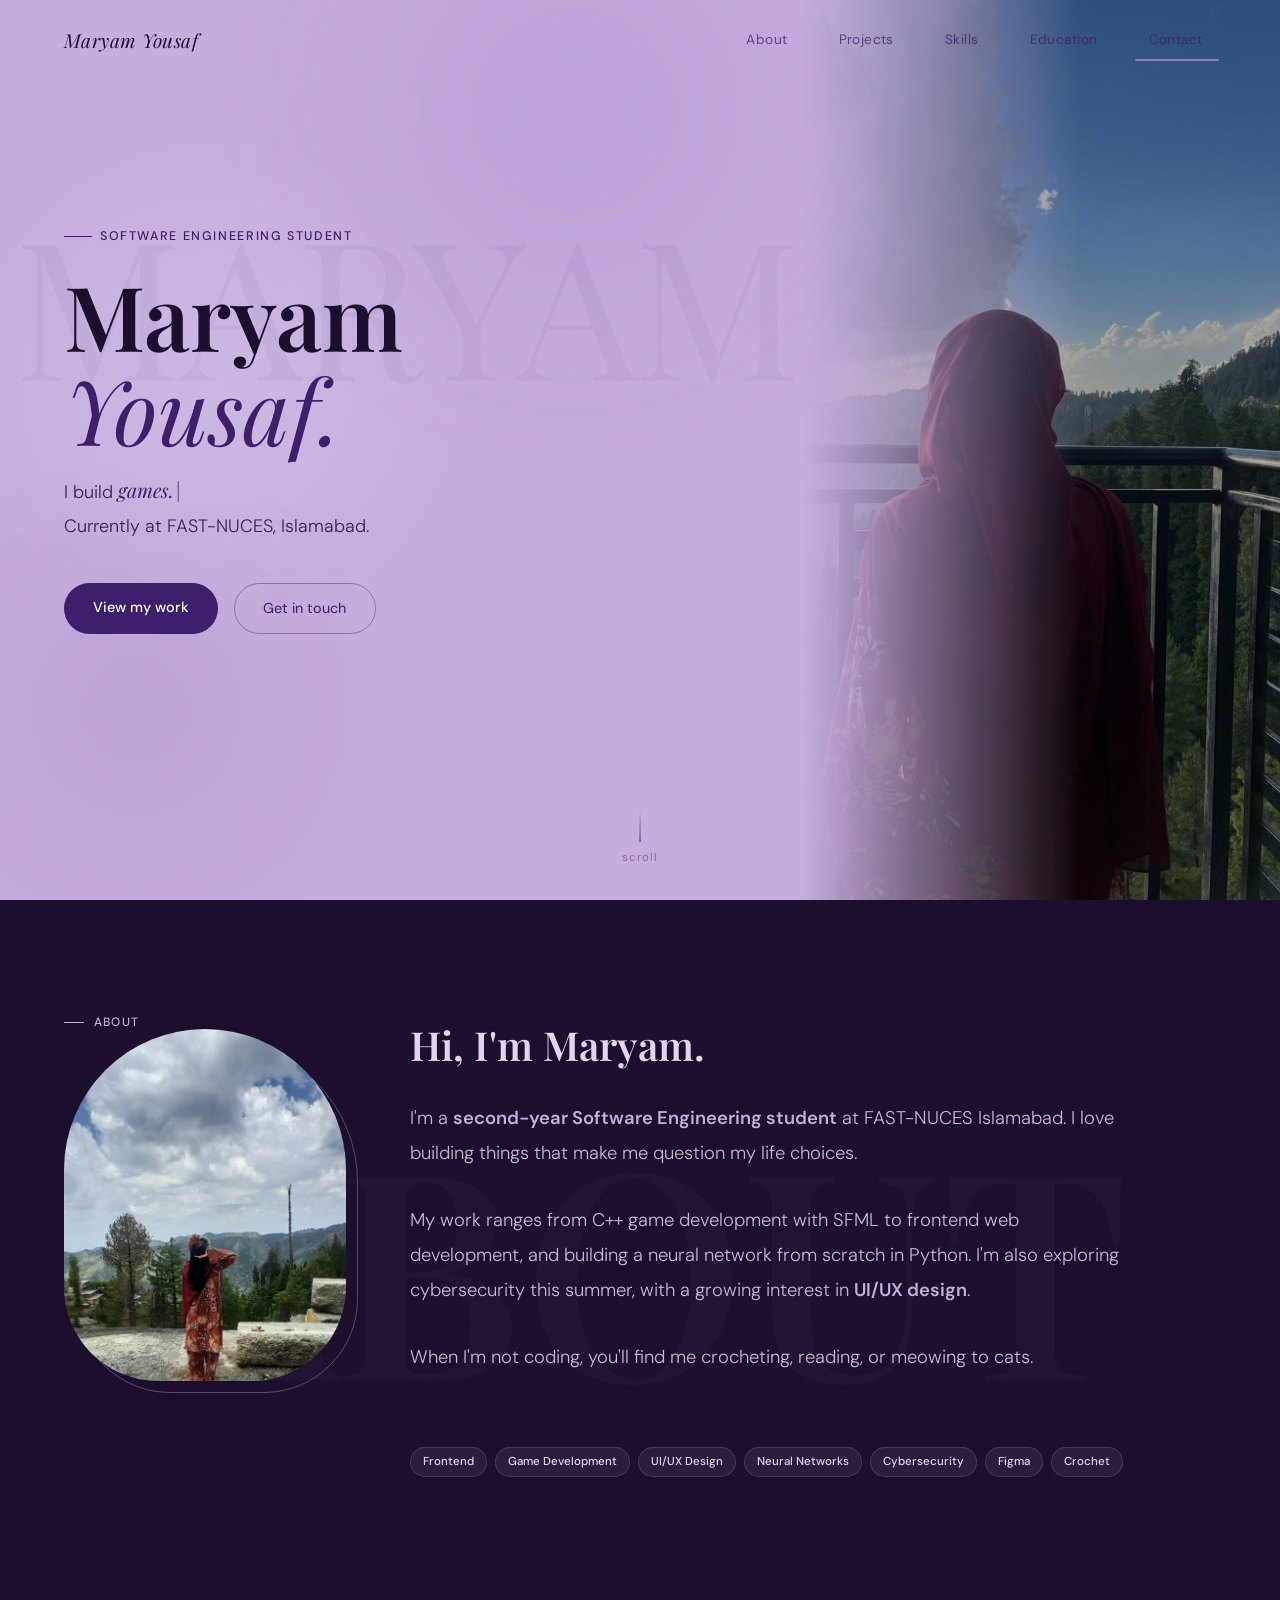
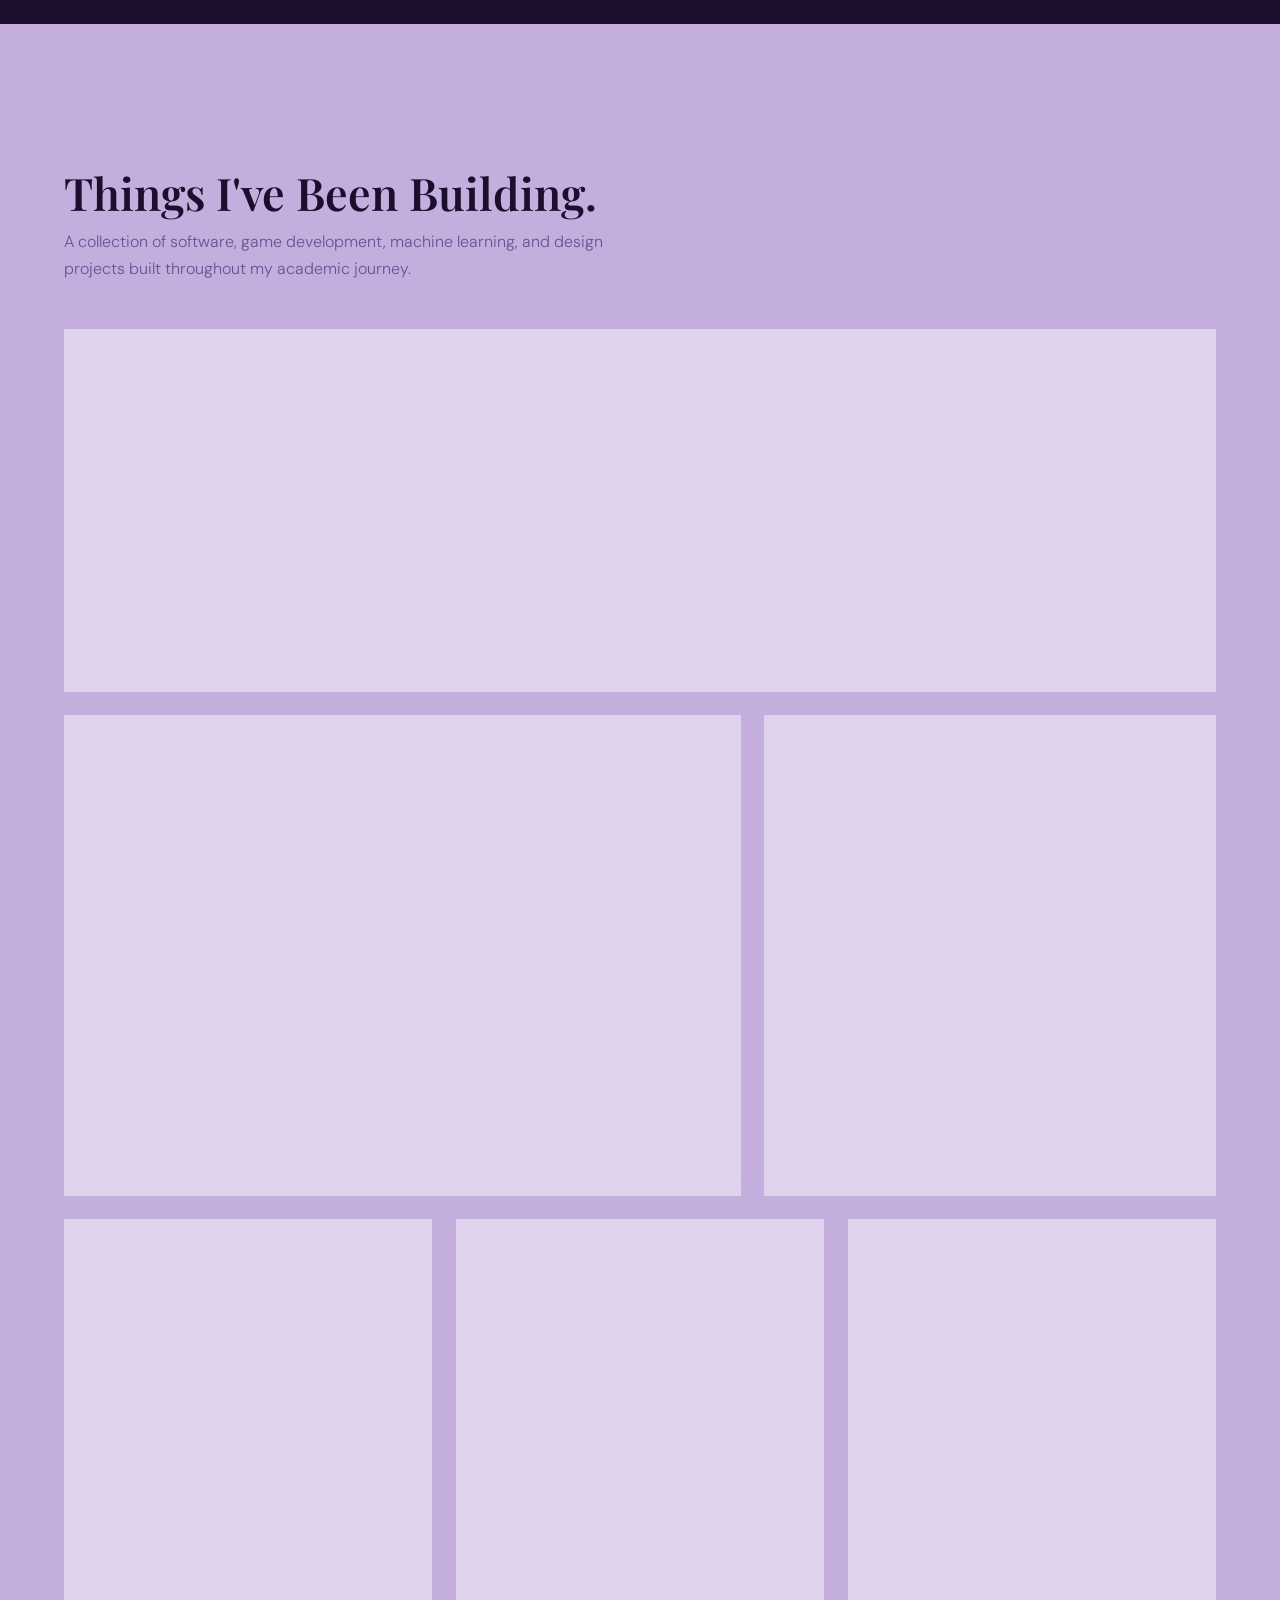
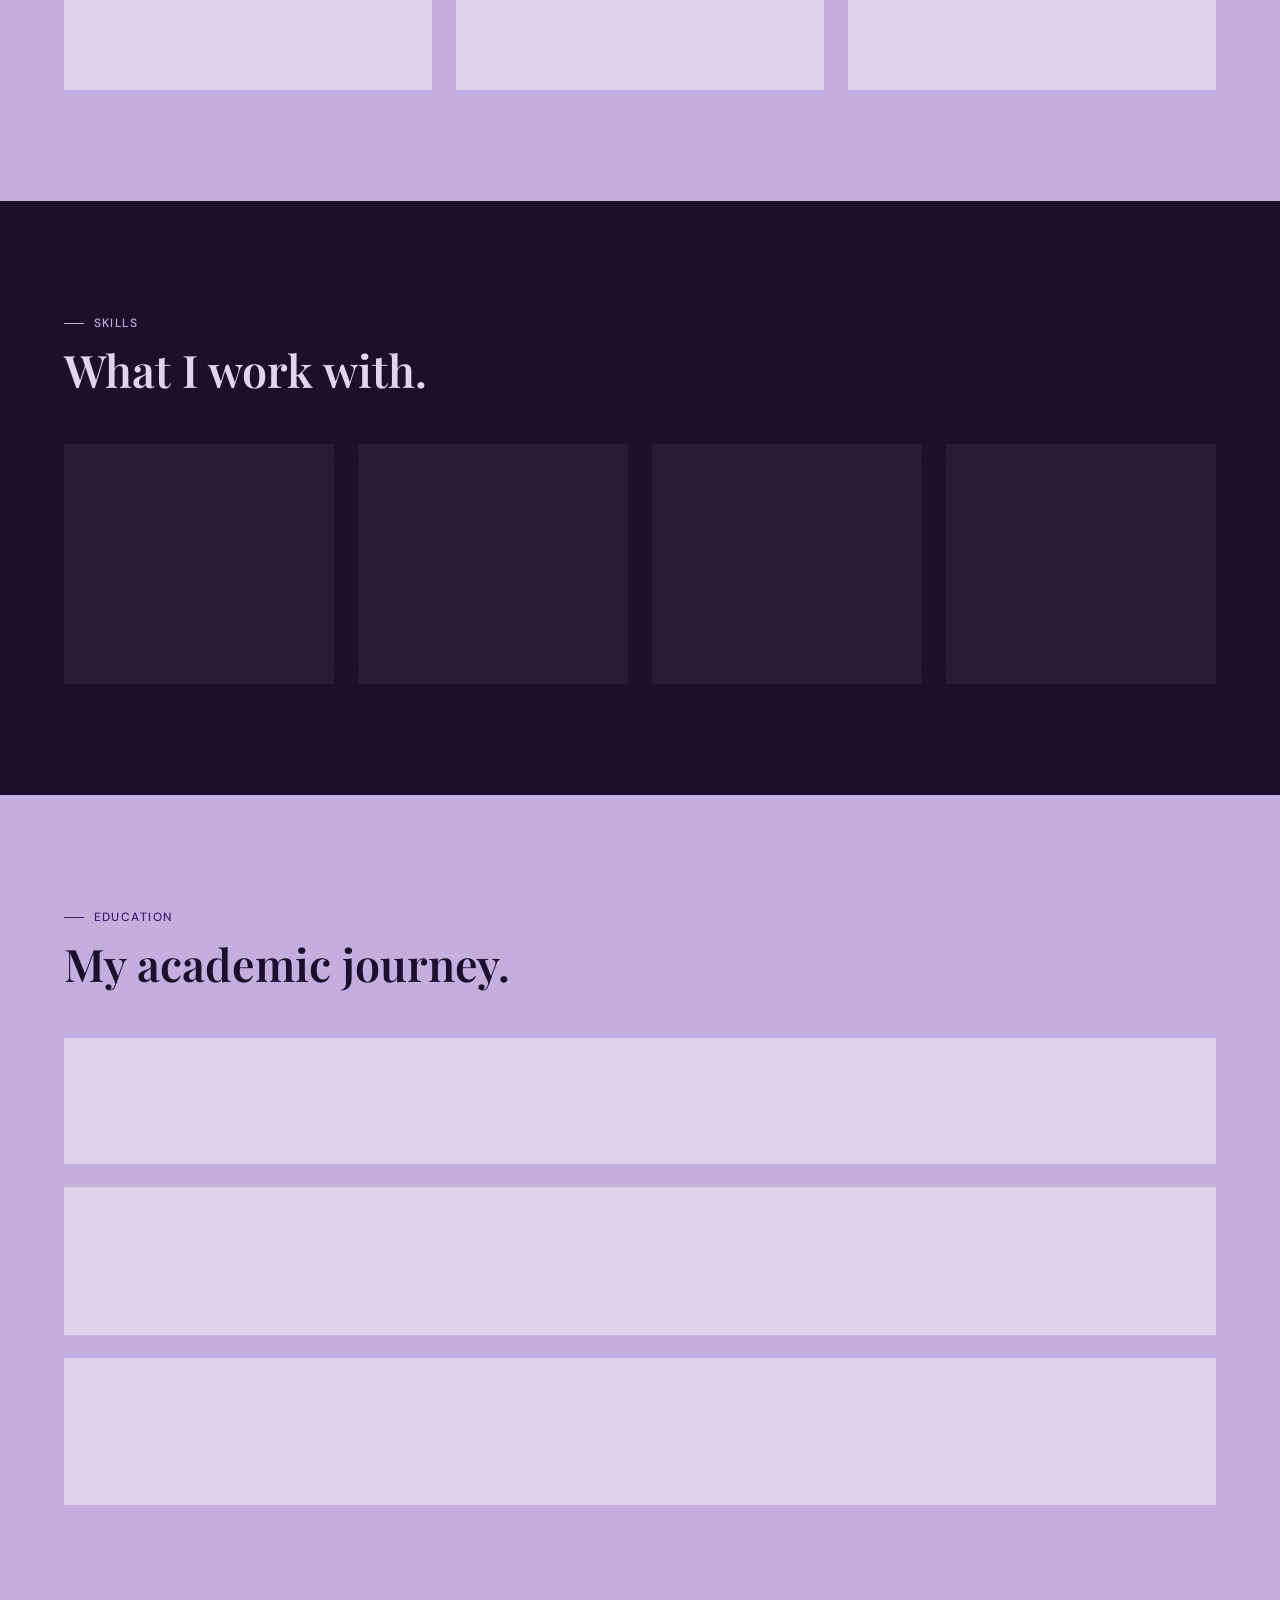
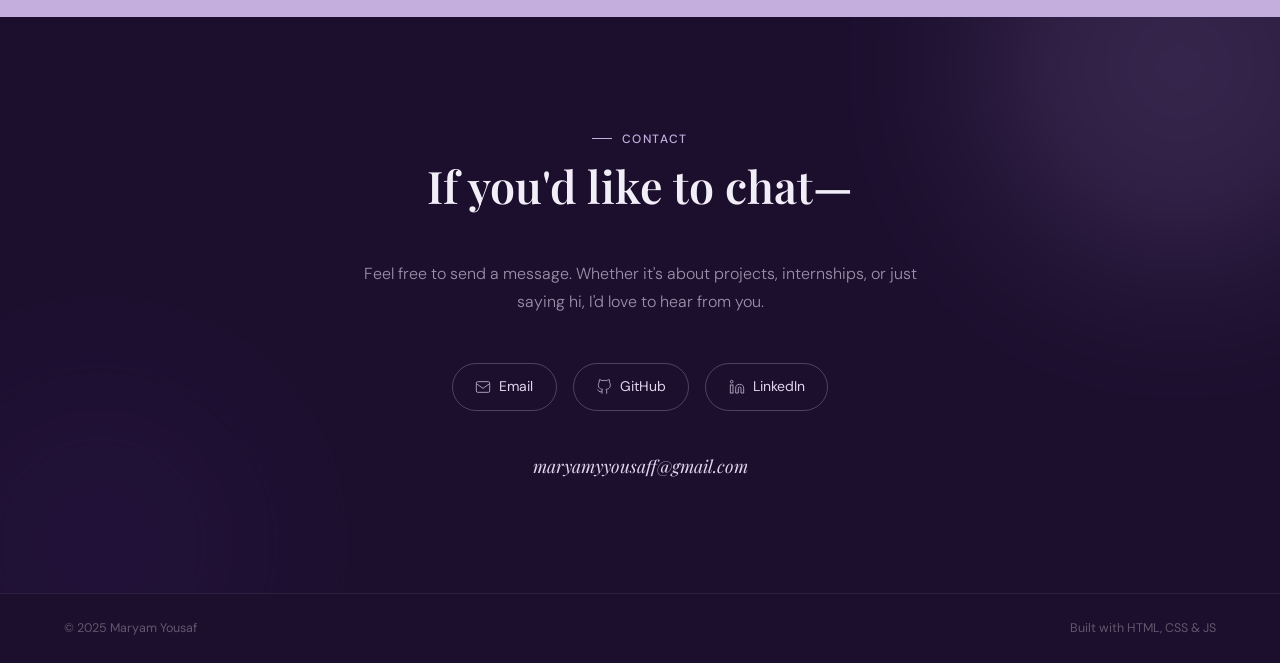
==== commit 1ecc436d: "finalllllllllllllllll" ====
--- a/index.html
+++ b/index.html
@@ -447,8 +447,8 @@
     <div class="contact-blob cb2"></div>
     <div class="contact-inner">
       <p class="section-label reveal">Contact</p>
-      <h2 class="section-title reveal">Let's talk.</h2>
-      <p class="contact-sub reveal">Whether it's a project, an opportunity, or just a conversation — I'd love to hear from you.</p>
+      <h2 class="section-title reveal">If you'd like to chat—</h2>
+      <p class="contact-sub reveal">Feel free to send a message. Whether it's about projects, internships, or just saying hi, I'd love to hear from you.</p>
       <div class="contact-links reveal">
         <a href="mailto:maryamyyousaff@gmail.com" class="contact-link">
           <svg width="16" height="16" viewBox="0 0 24 24" fill="none" stroke="currentColor" stroke-width="1.5"><rect x="2" y="4" width="20" height="16" rx="2"/><path d="m2 7 10 7 10-7"/></svg>
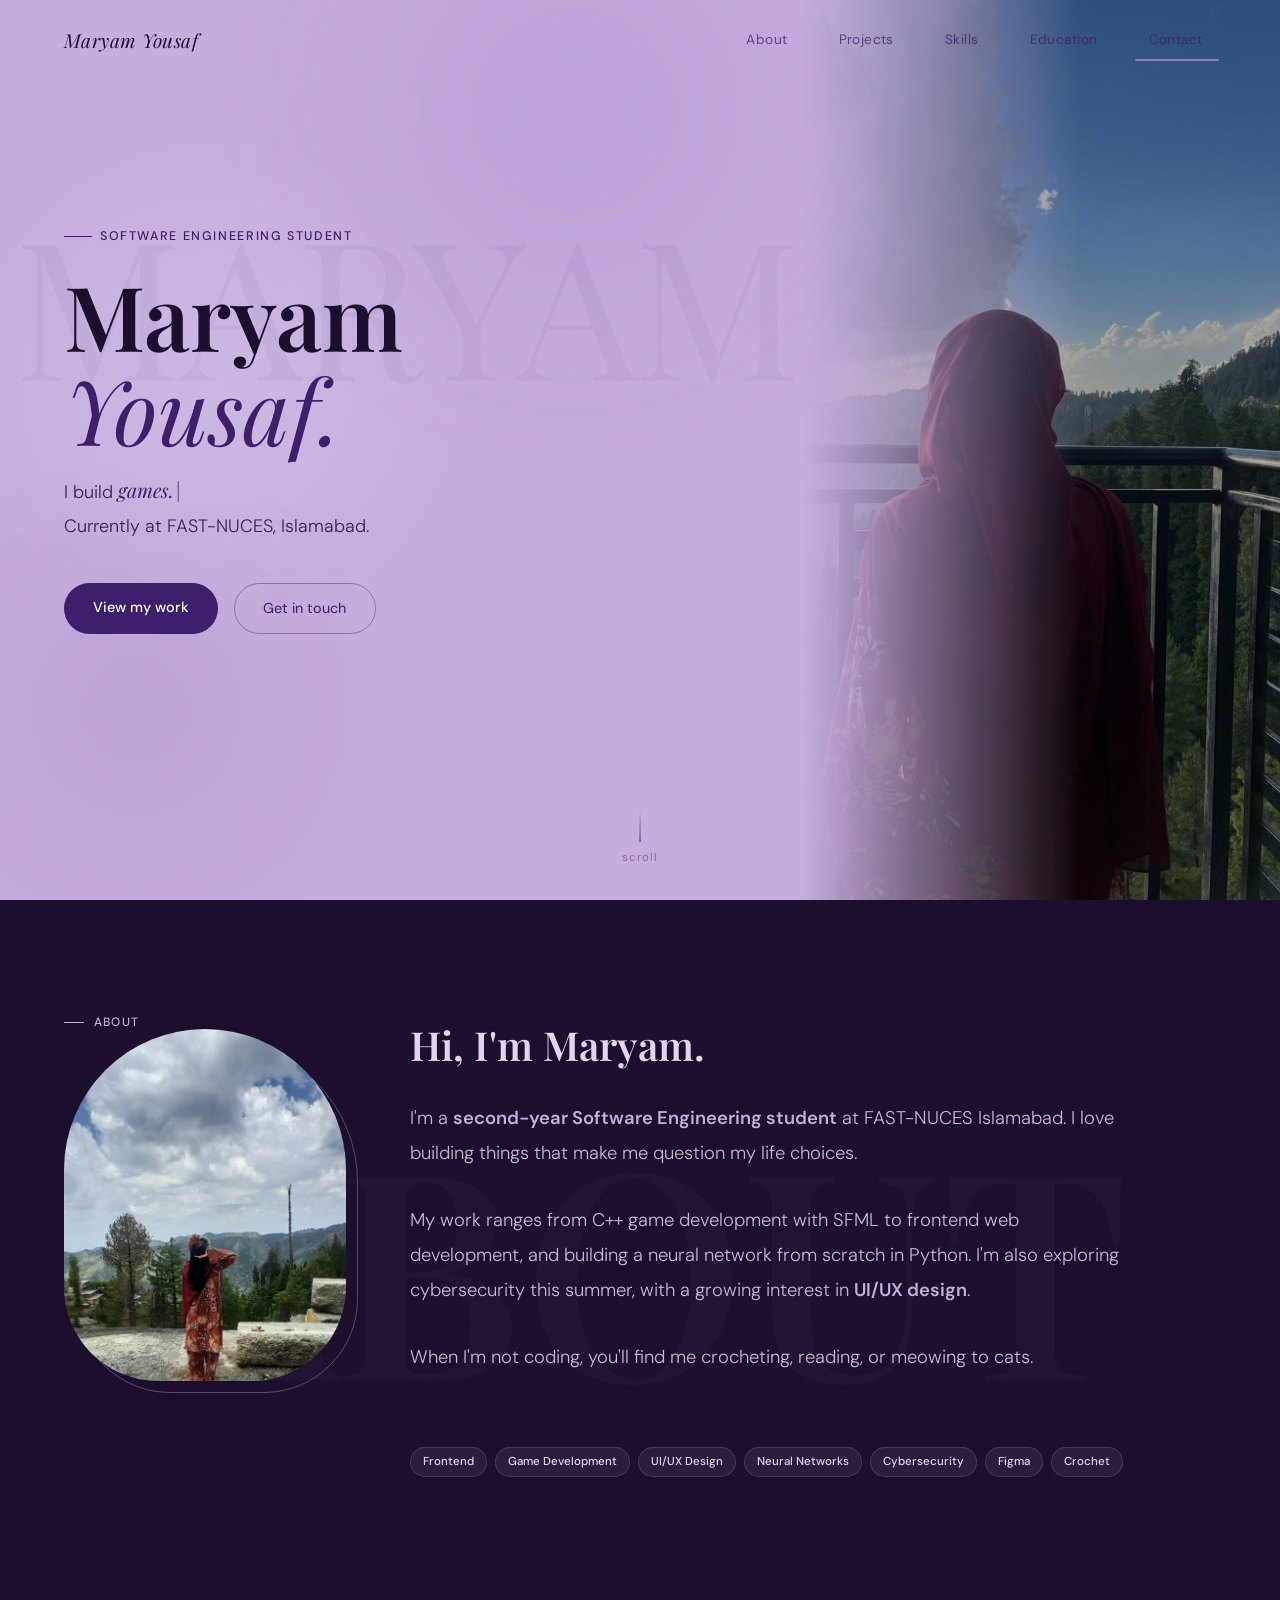
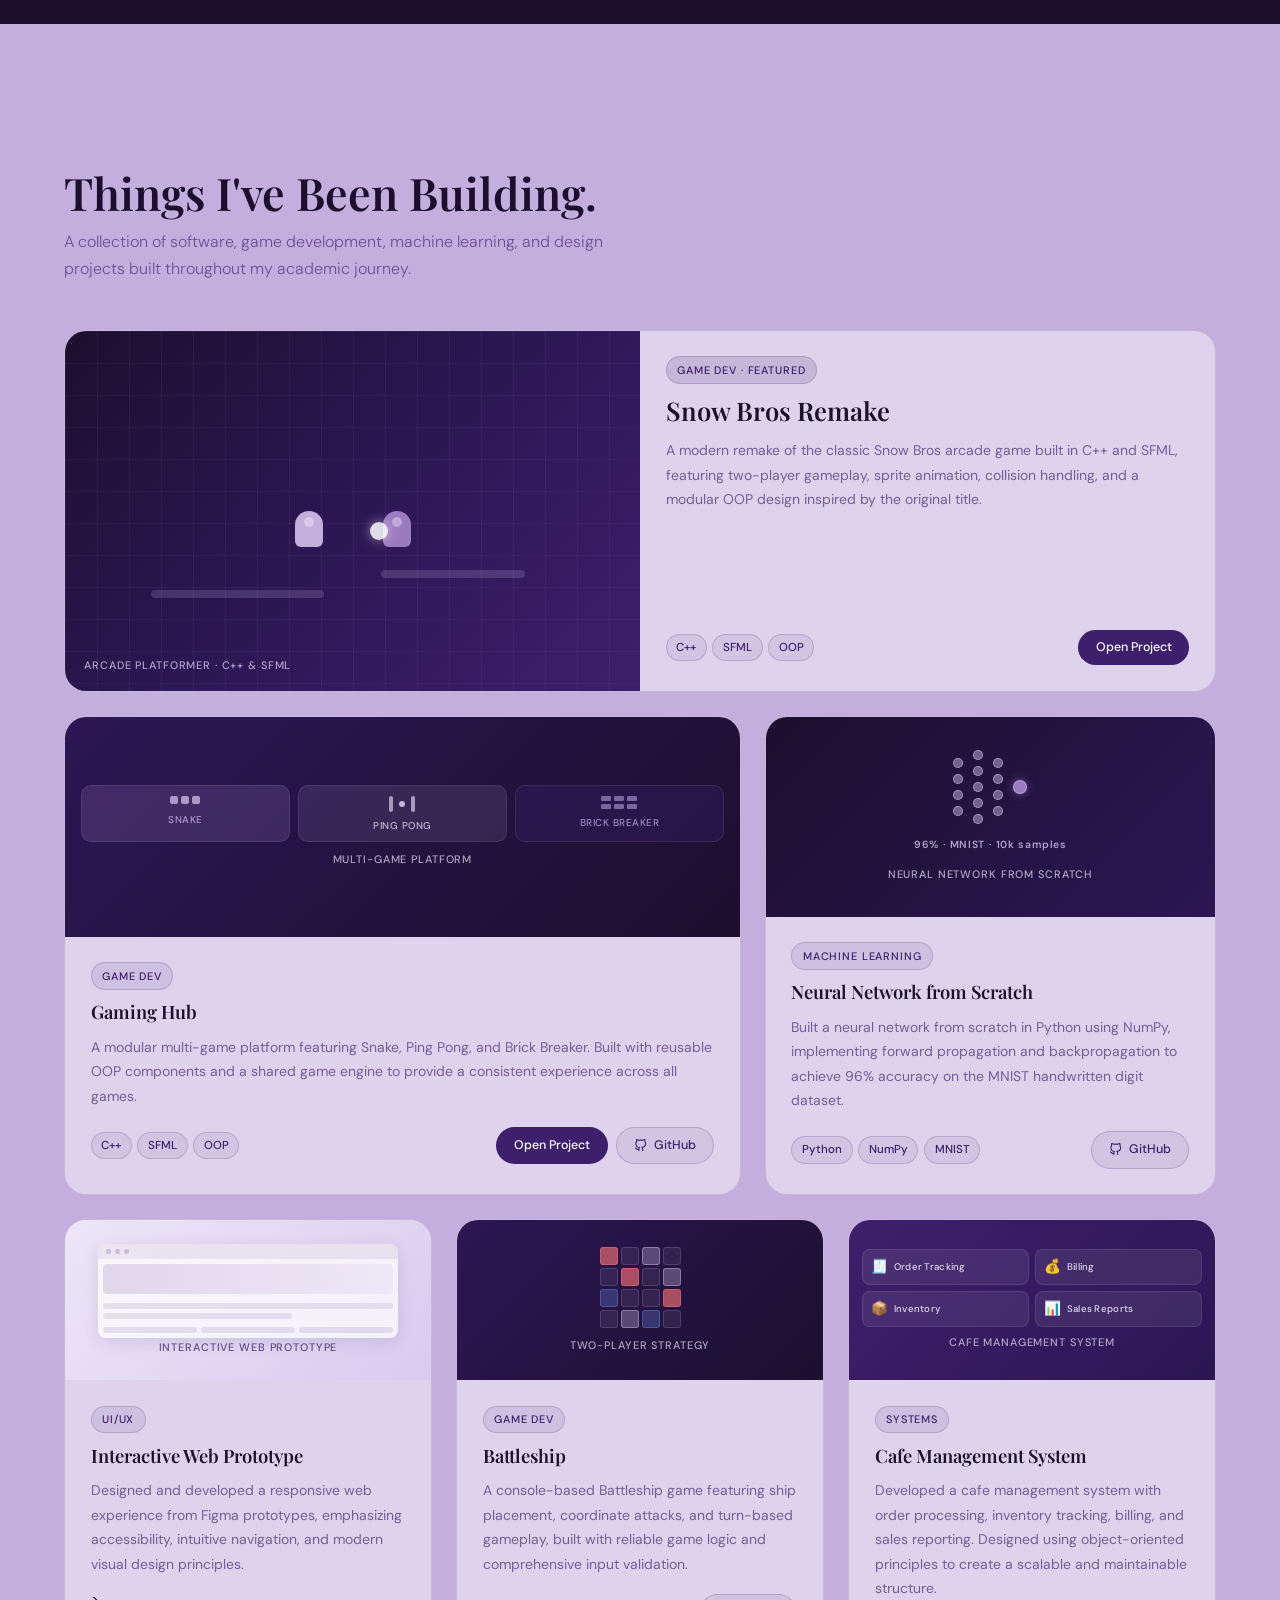
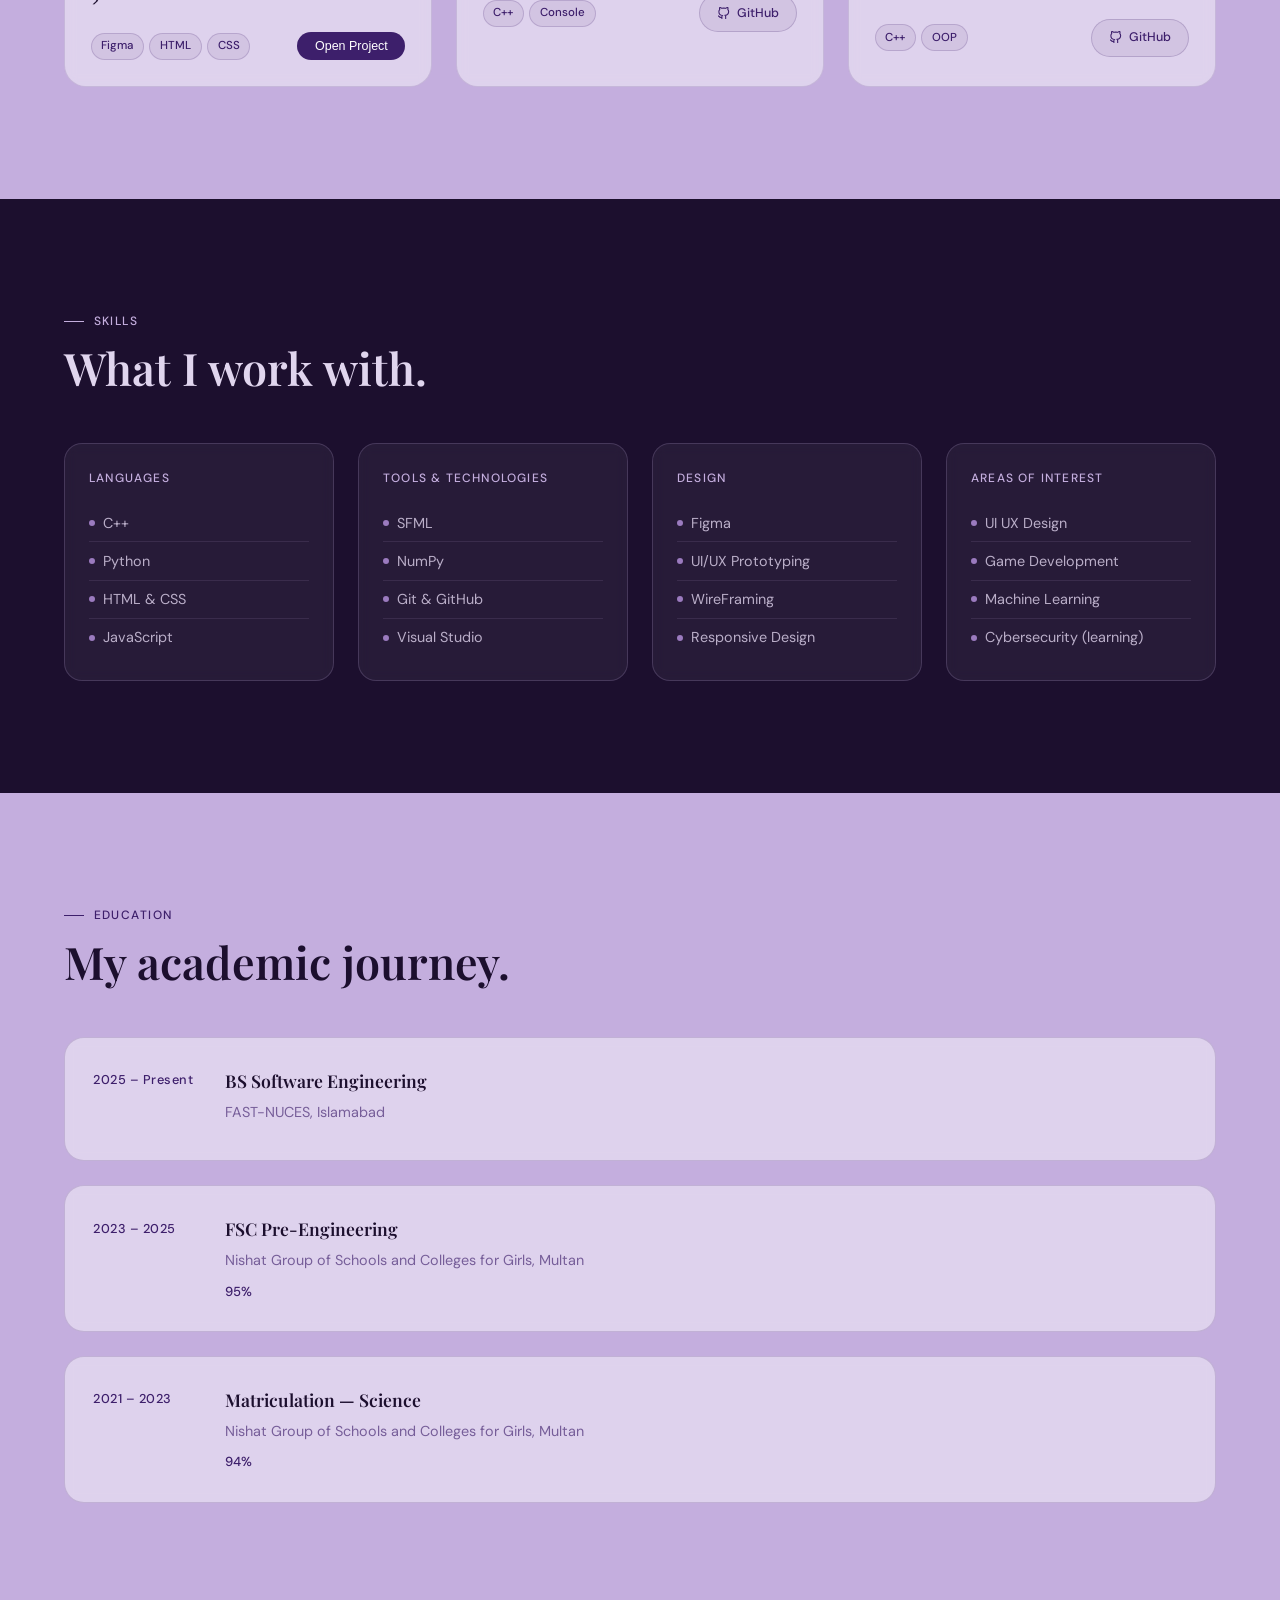
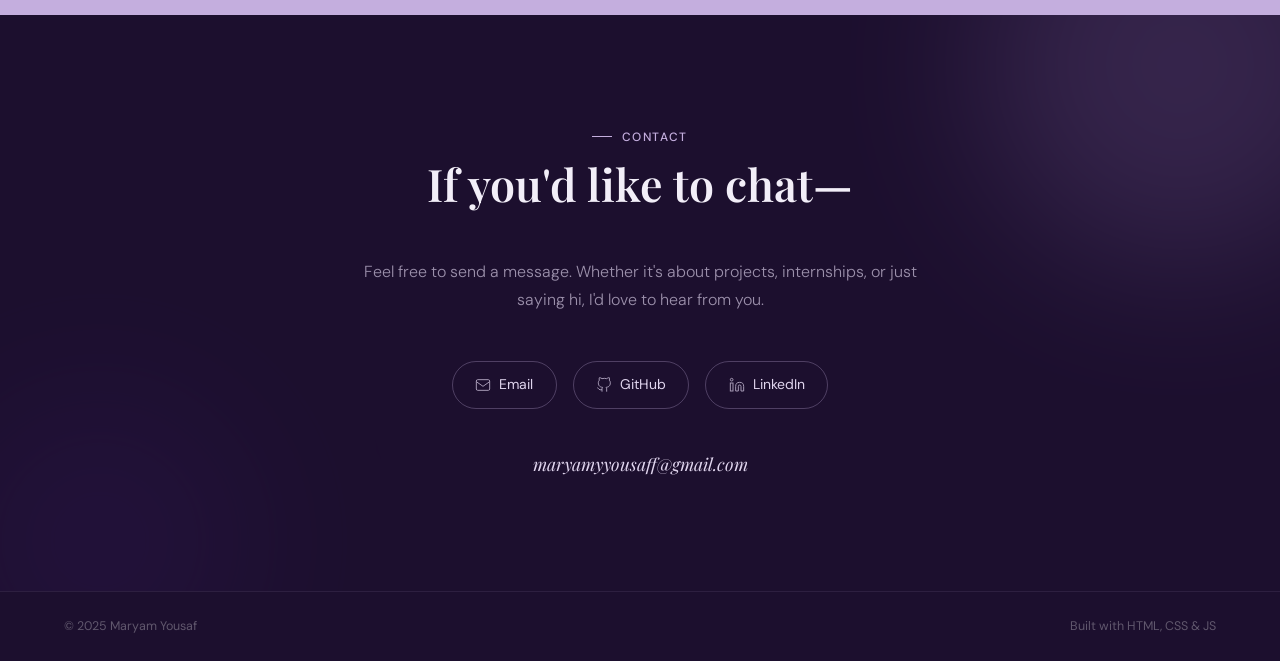
==== commit 132c6707: "final final" ====
--- a/index.html
+++ b/index.html
@@ -288,7 +288,7 @@
               <span class="stack-pill">Figma</span><span class="stack-pill">HTML</span><span class="stack-pill">CSS</span>
             </div>
             <div class="proj-actions">
-              <button type="button" class="proj-btn proj-btn--ghost" onclick="openUiuxSlideshow()">Open Project</button>
+            <button class="proj-btn proj-btn--primary" onclick="openUiuxModal()">Open Project</button>
             </div>
           </div>
         </div>
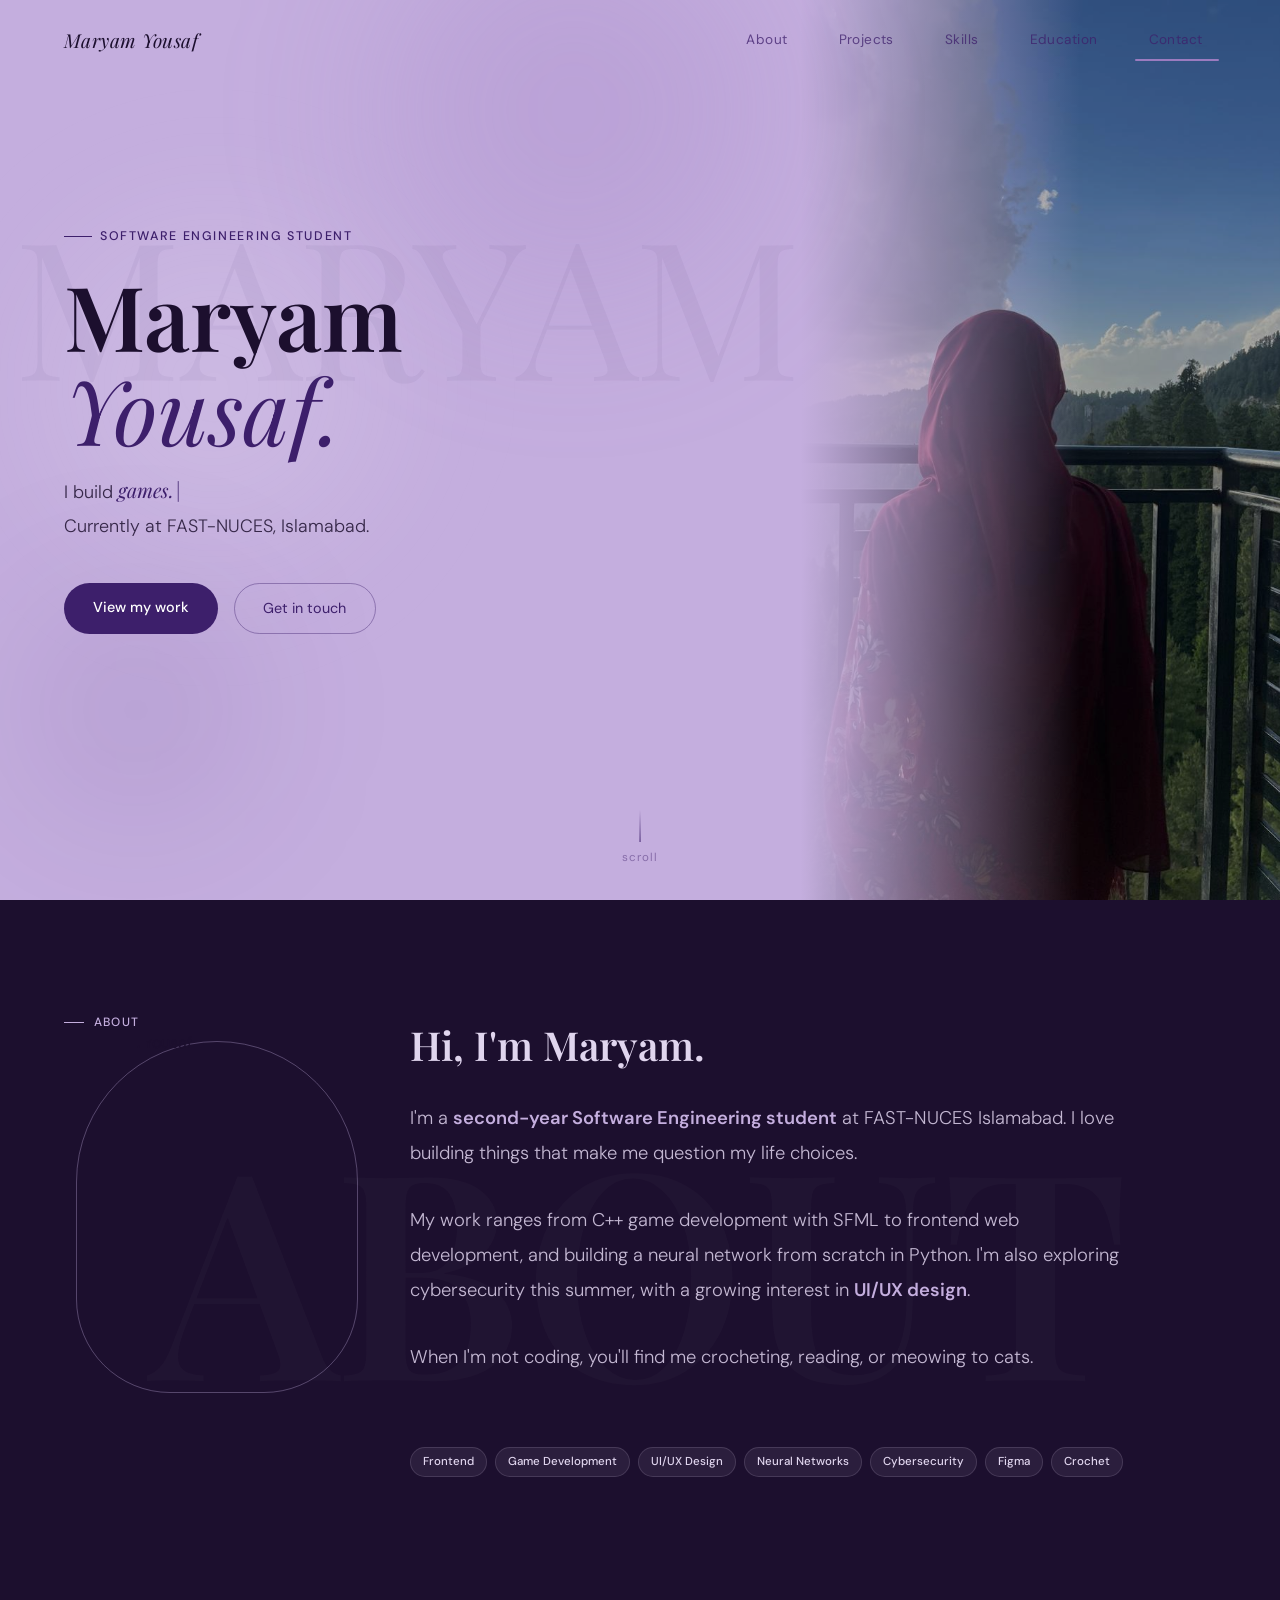
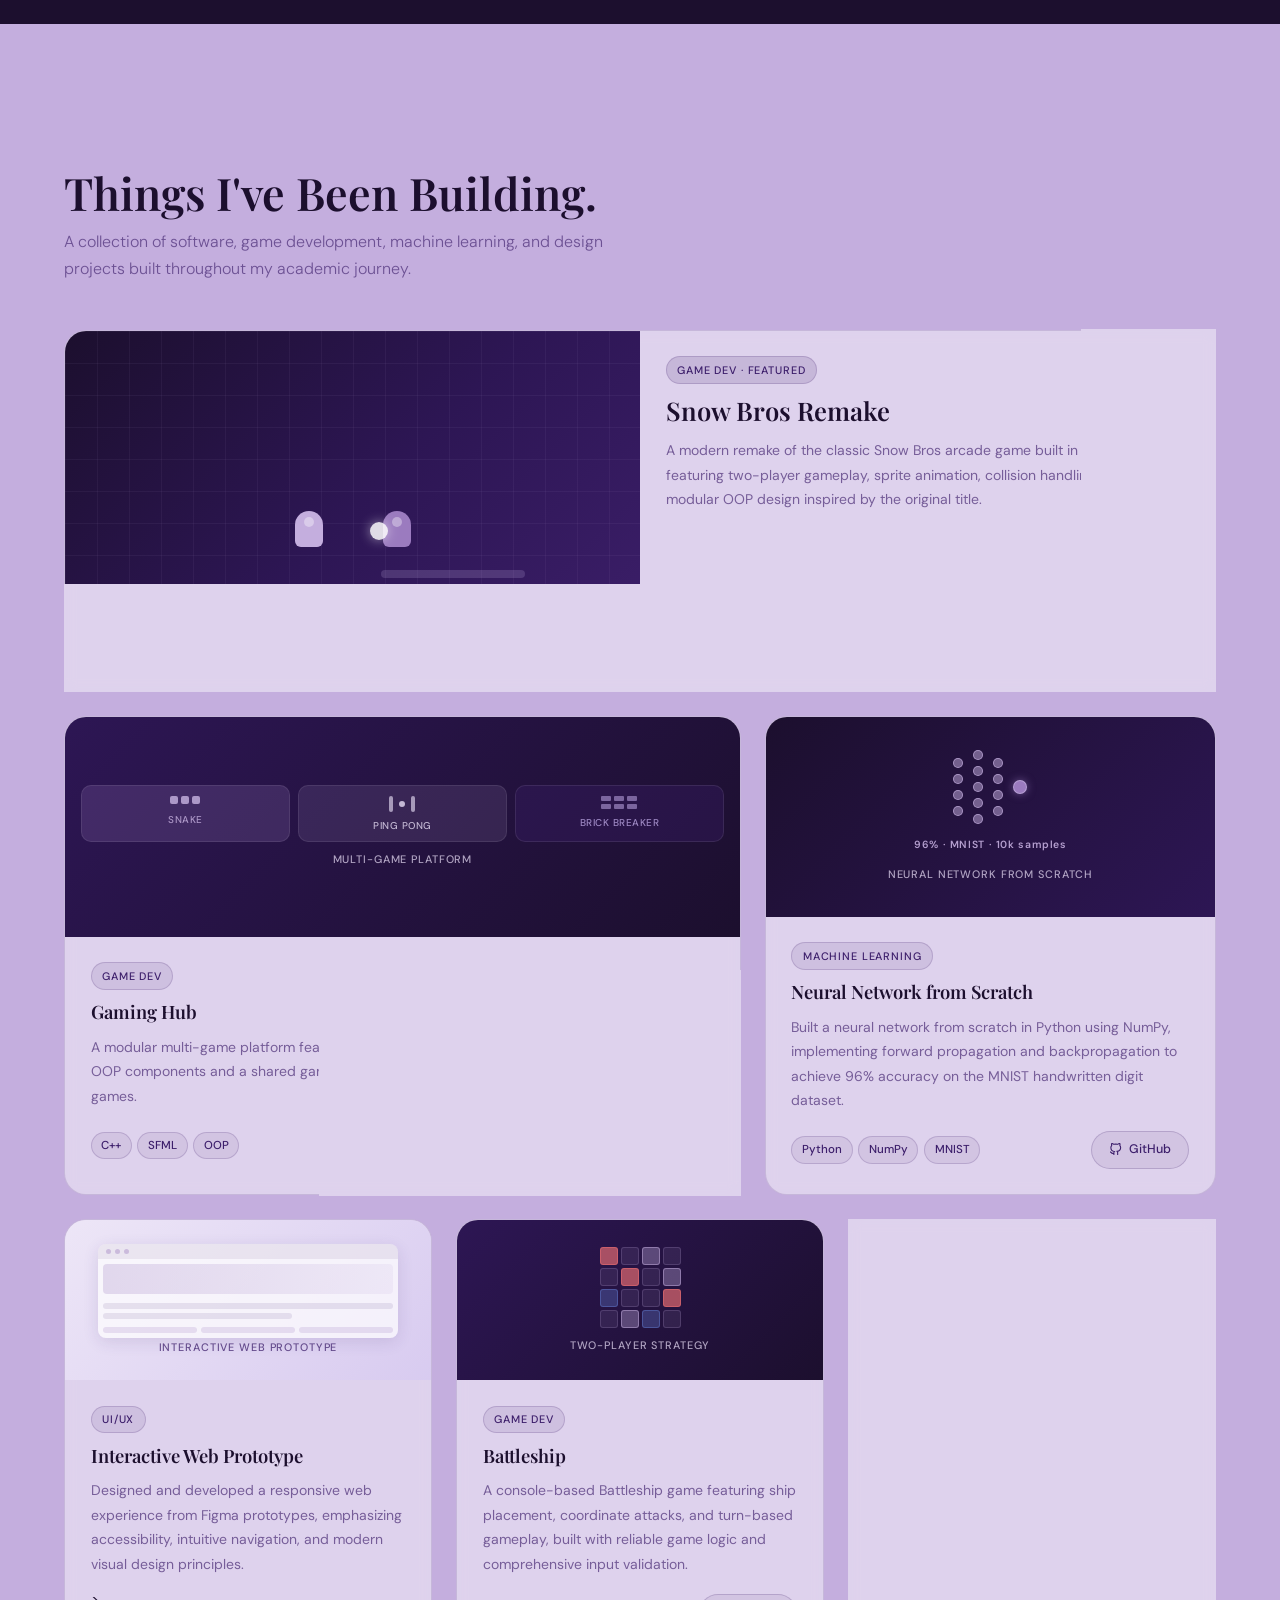
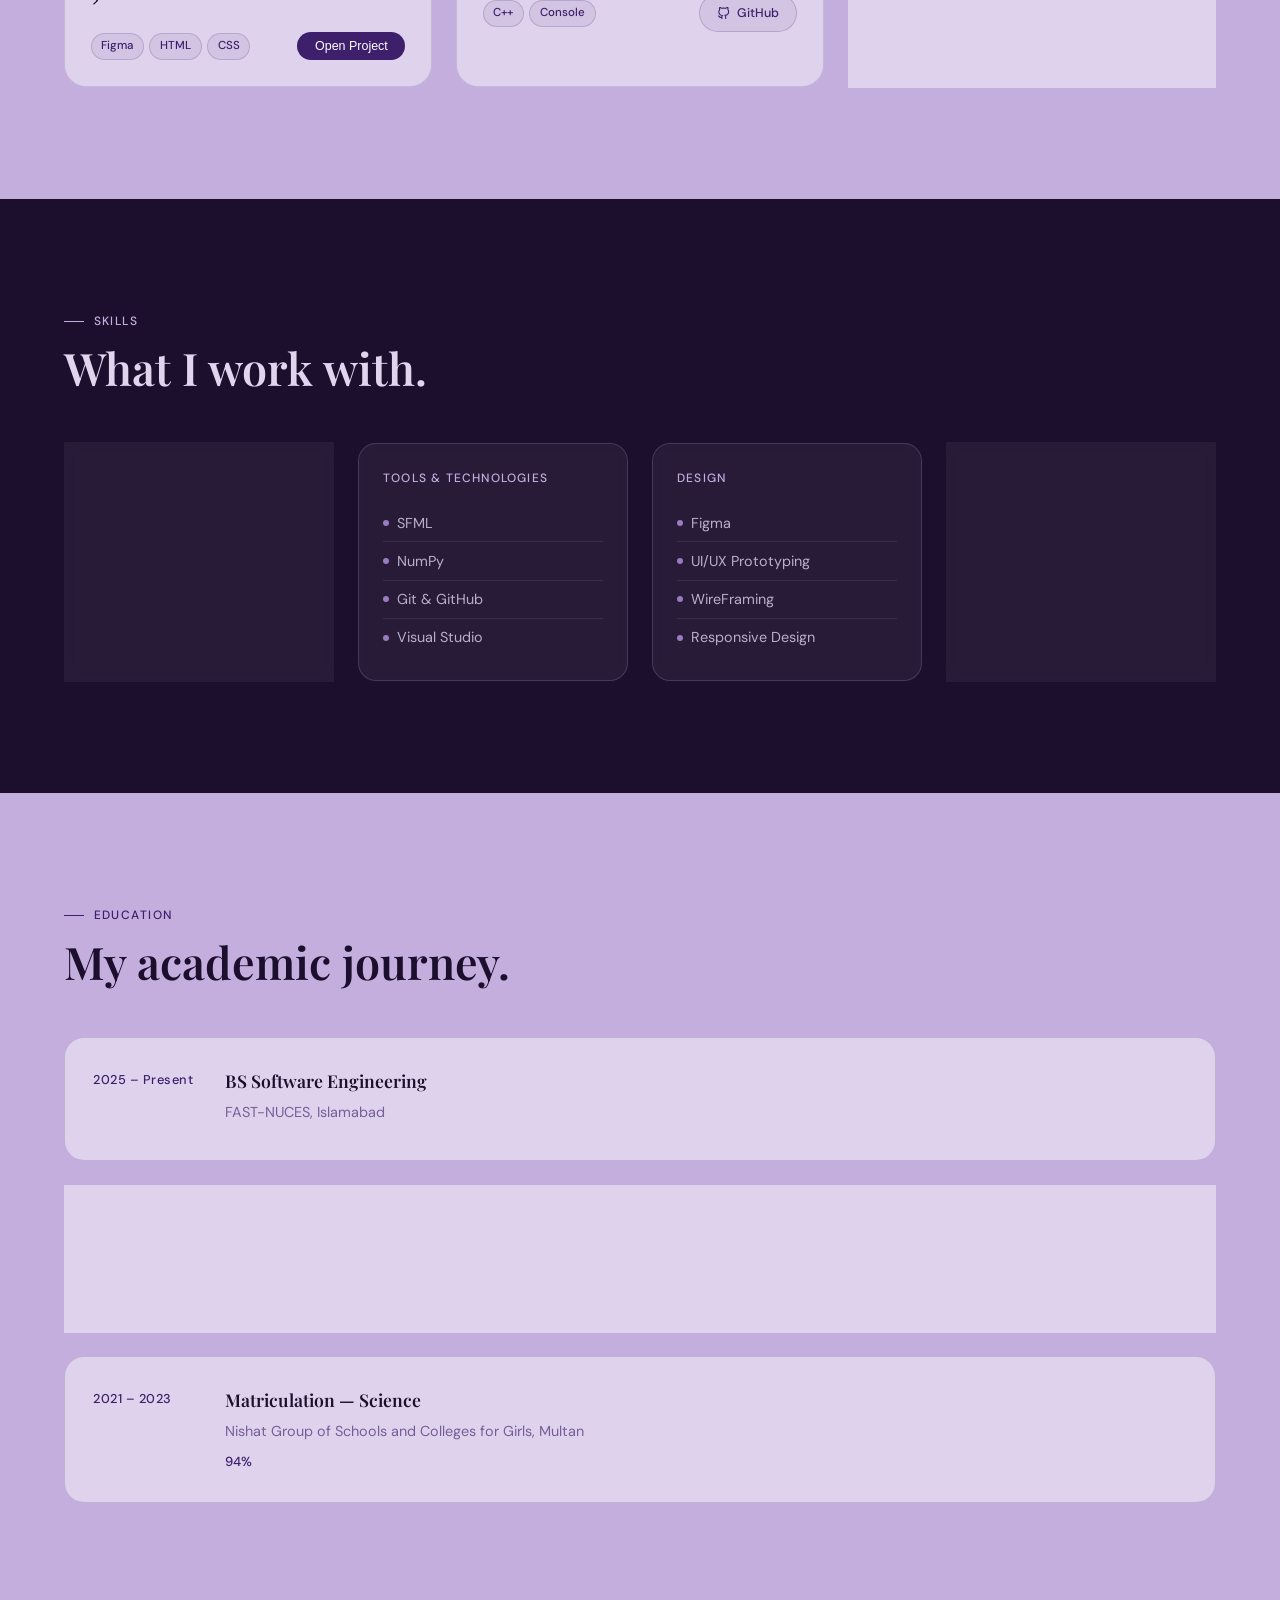
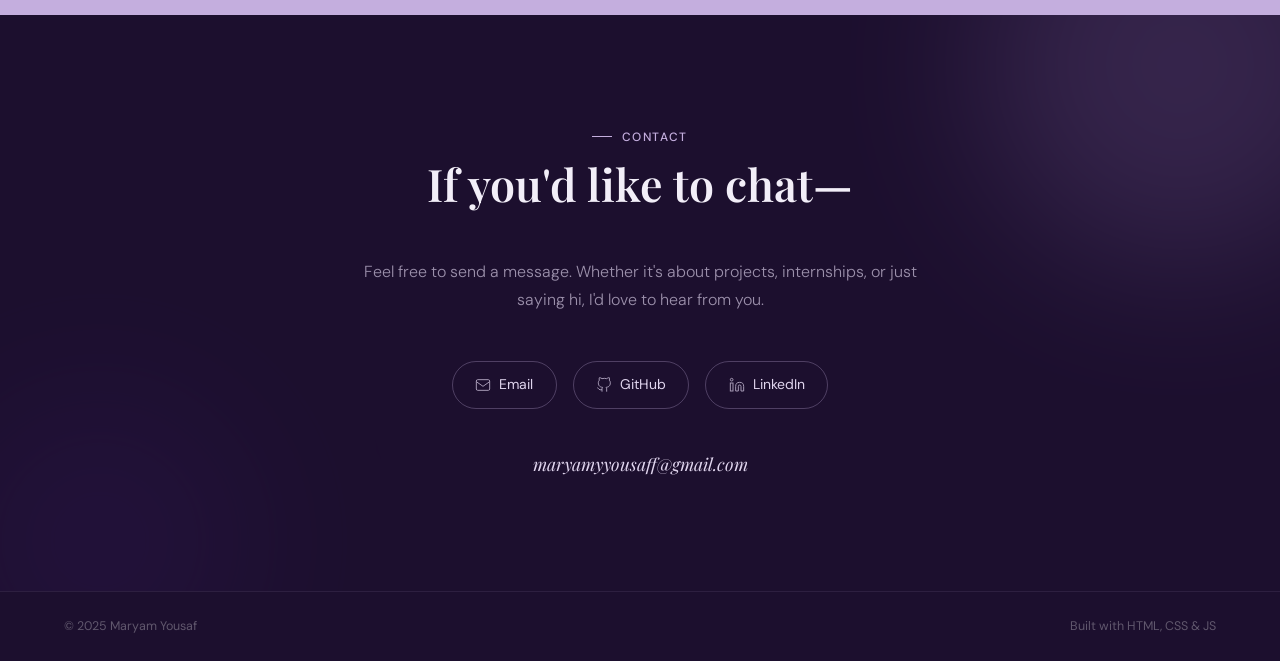
==== commit aba4f782: "removed every bug" ====
--- a/index.html
+++ b/index.html
@@ -80,7 +80,7 @@
           Option C: LinkedIn photo
           <img src="linkedin_pfp.jpeg" alt="Maryam Yousaf" class="about-photo" />
         -->
-        <img src="Hero.jpeg" alt="Maryam Yousaf" class="about-photo" />
+        <img src="Hero1.jpeg" alt="Maryam Yousaf" class="about-photo" />
         <div class="about-photo-deco"></div>
       </div>
       <div class="about-text reveal">
@@ -288,7 +288,7 @@
               <span class="stack-pill">Figma</span><span class="stack-pill">HTML</span><span class="stack-pill">CSS</span>
             </div>
             <div class="proj-actions">
-            <button class="proj-btn proj-btn--primary" onclick="openUiuxModal()">Open Project</button>
+            <button class="proj-btn proj-btn--primary" onclick="openUiuxSlideshow()">Open Project</button>
             </div>
           </div>
         </div>
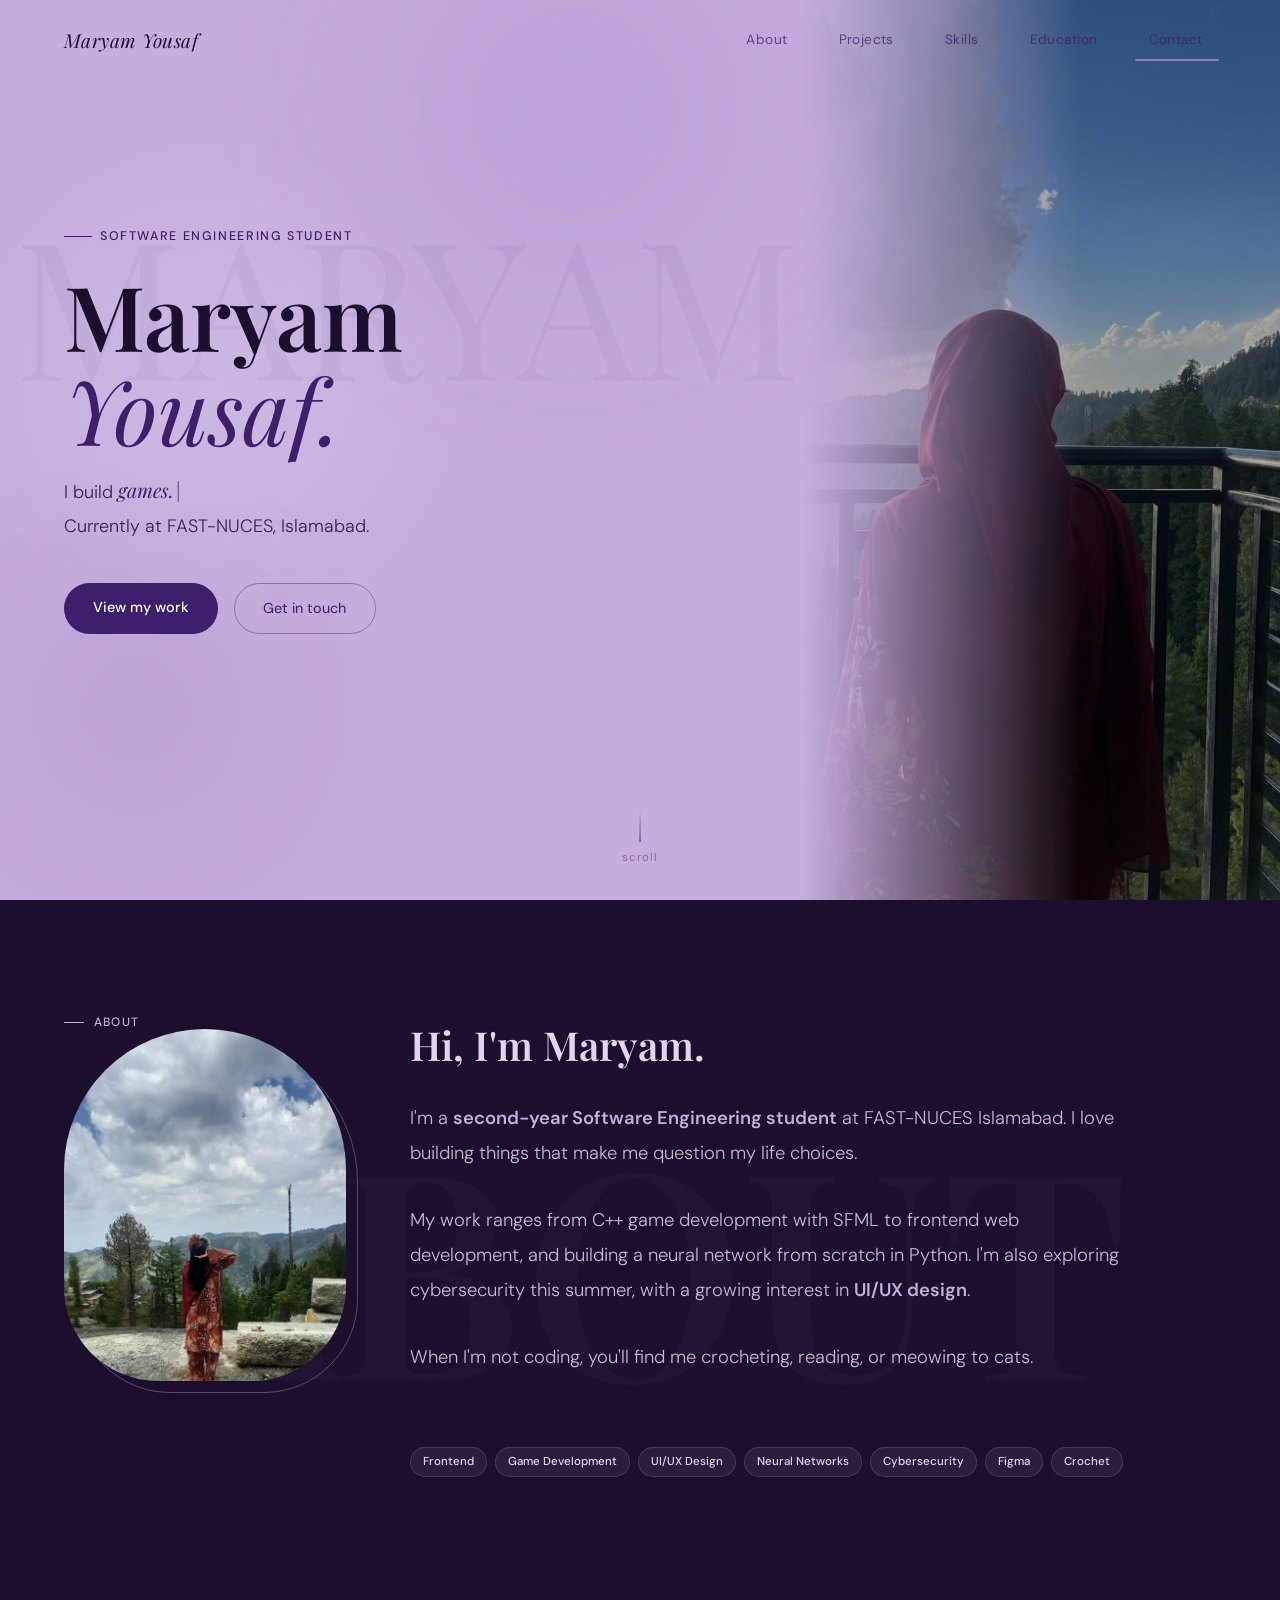
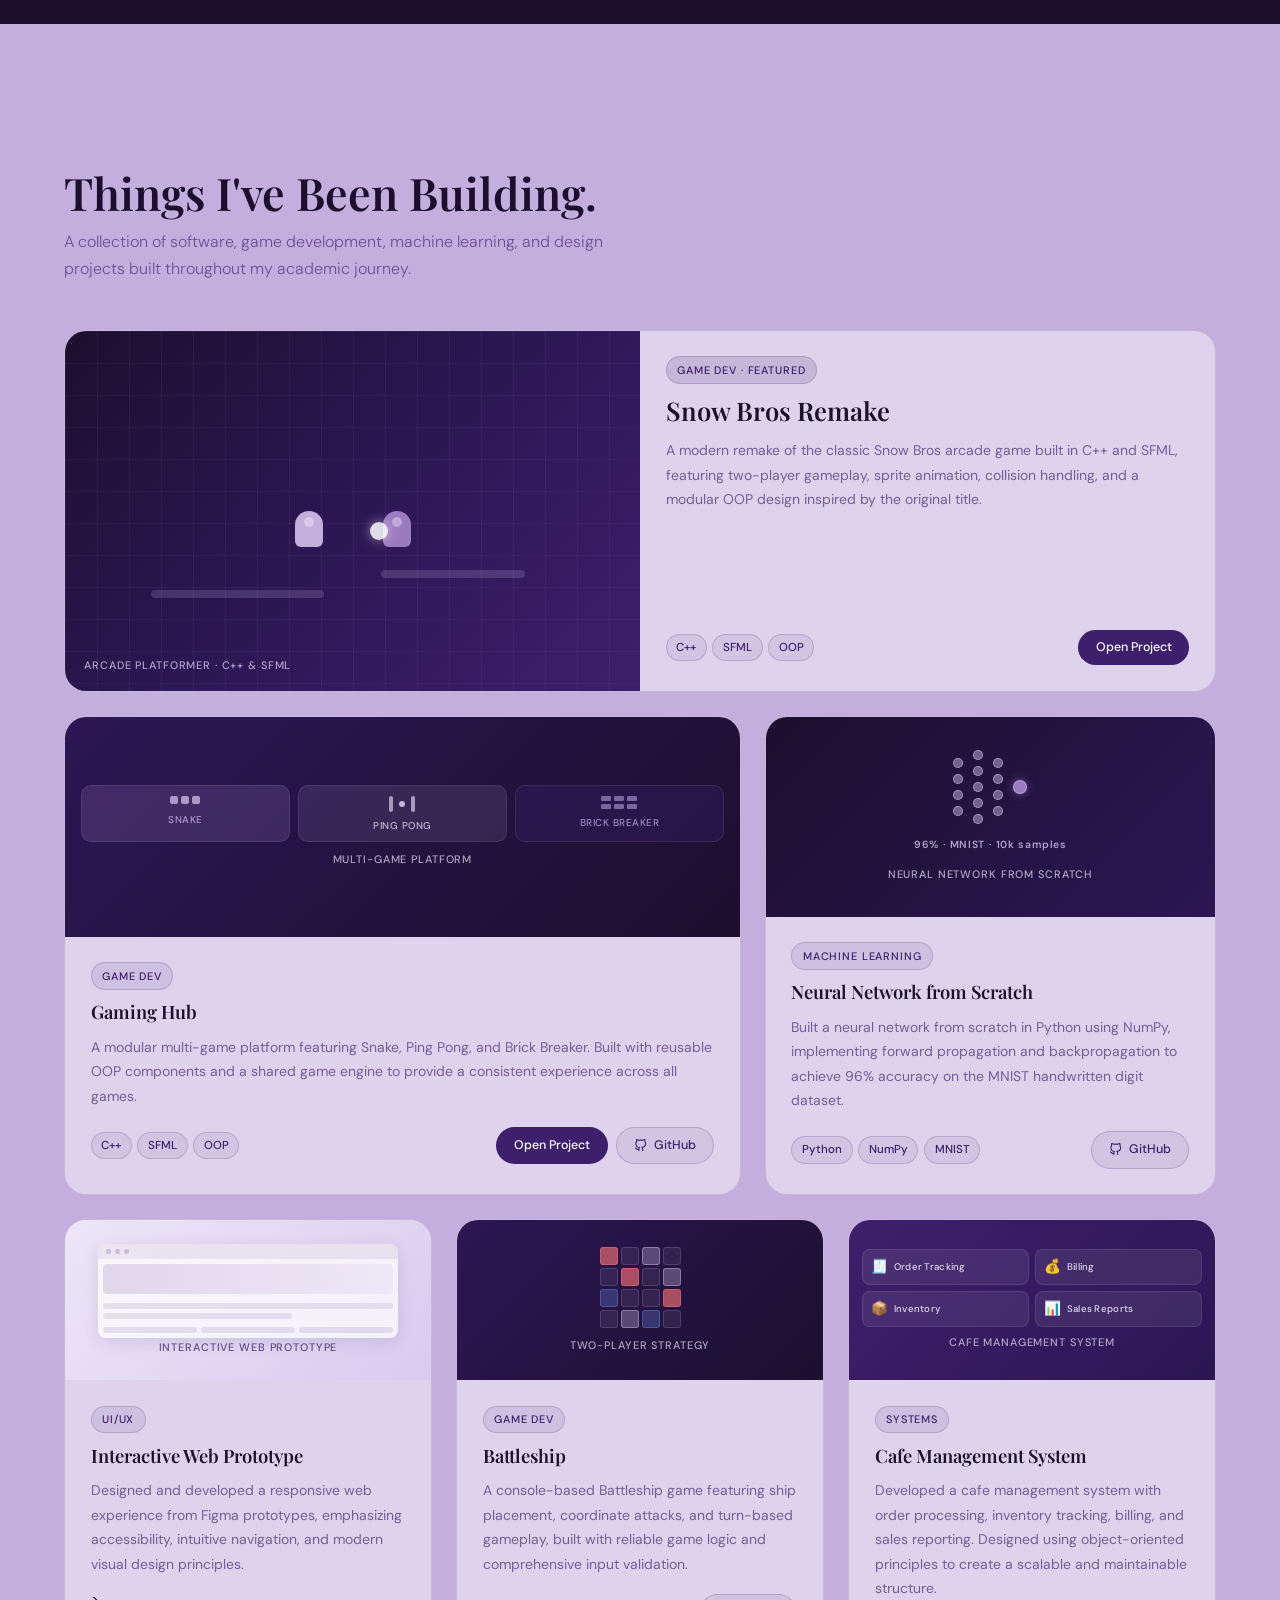
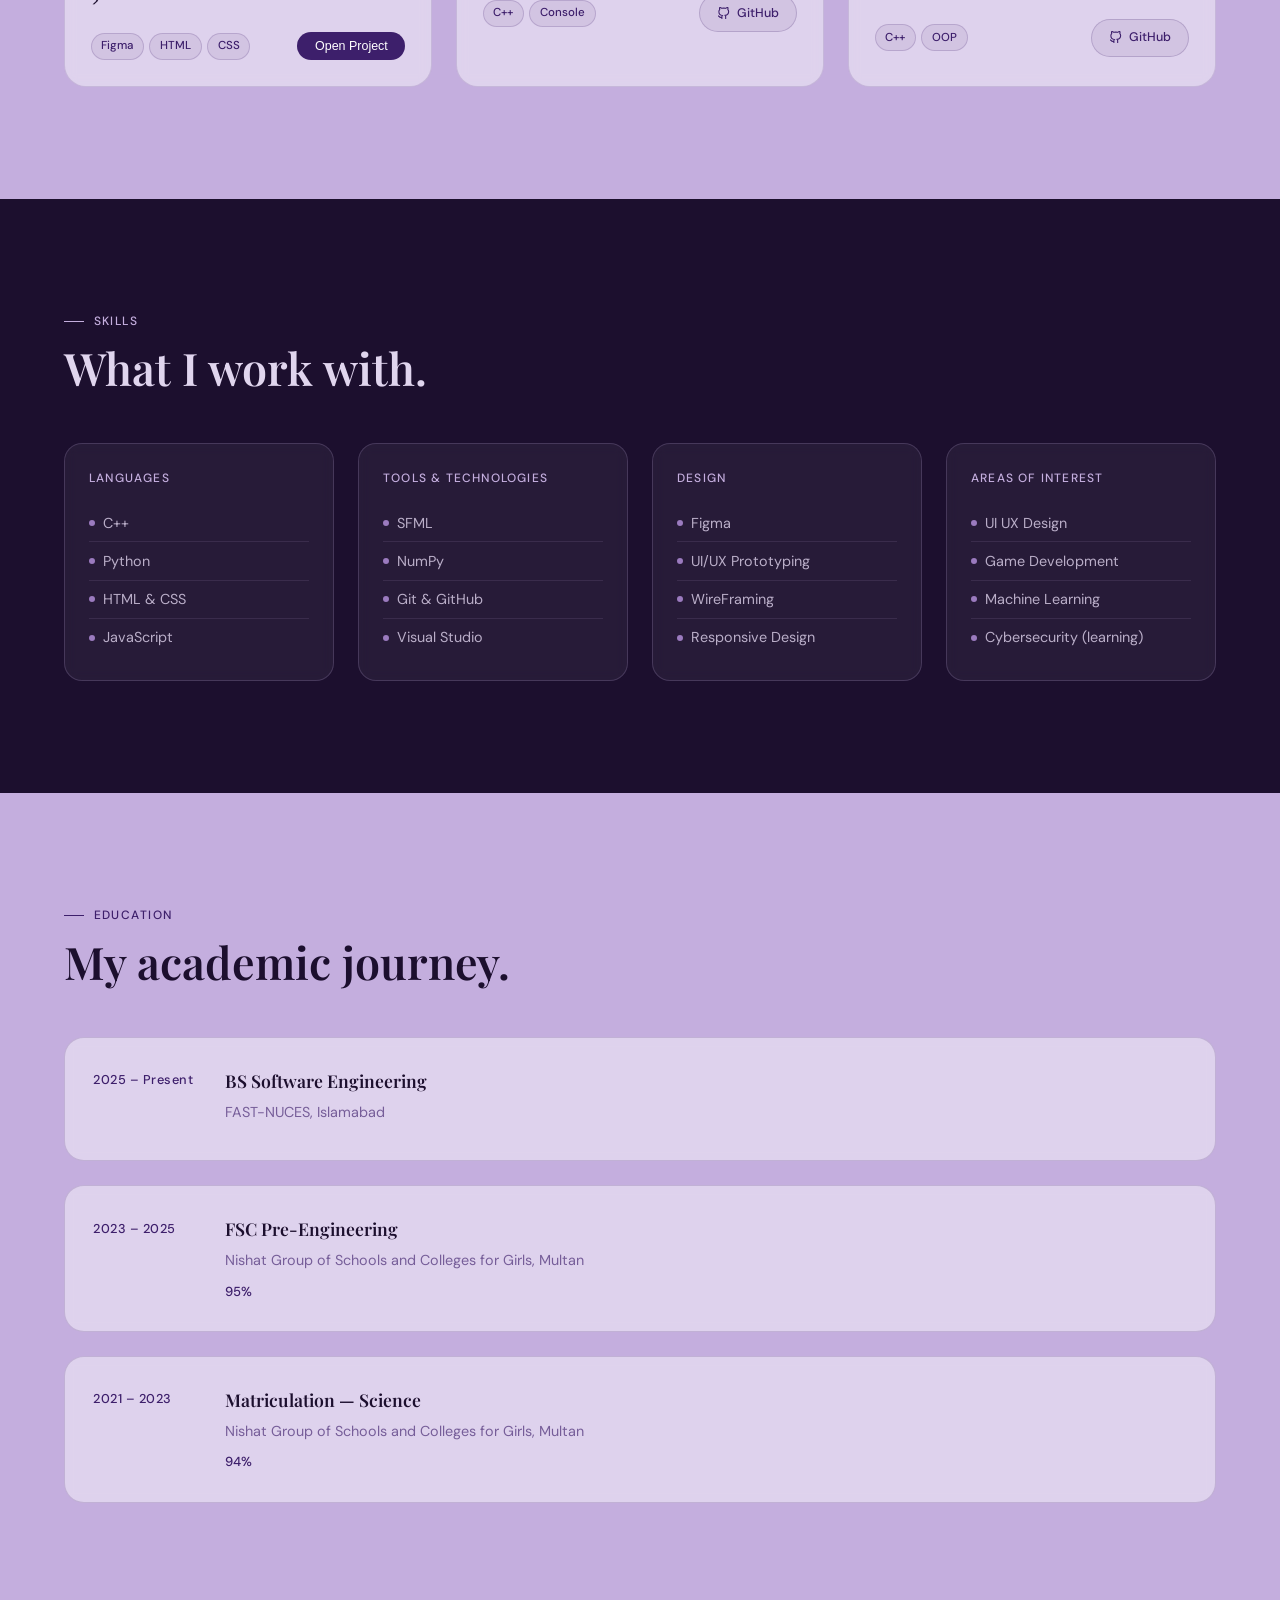
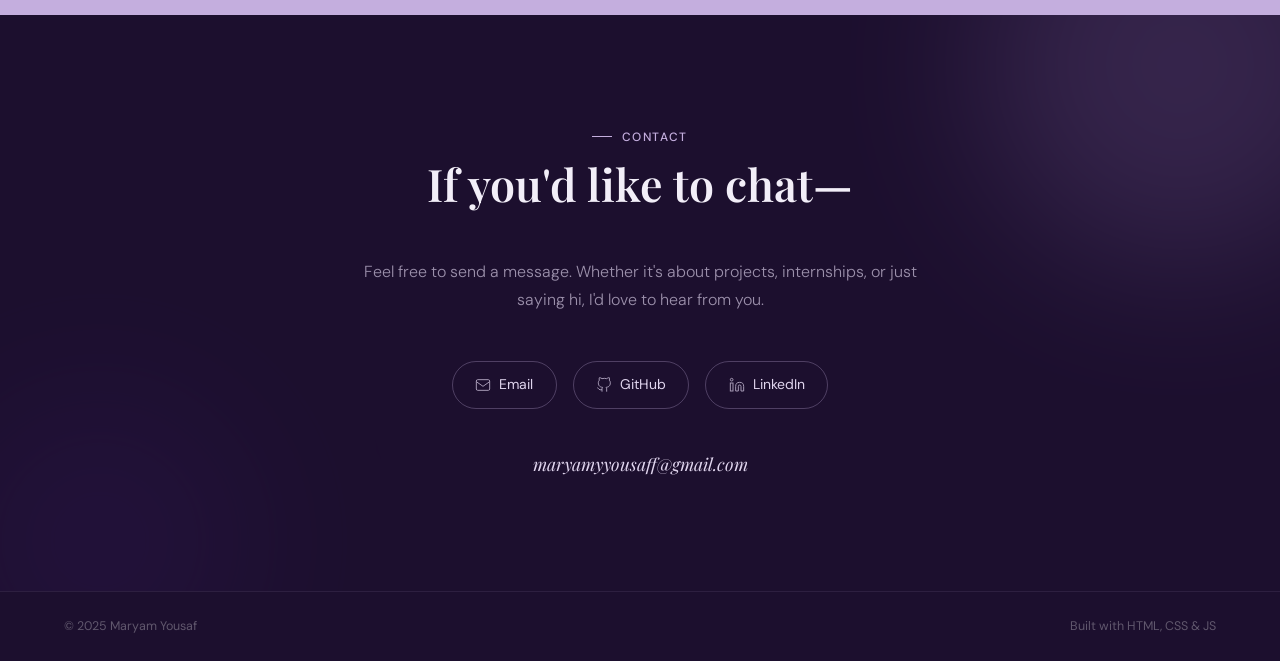
==== commit 8d1e0bf9: "added final touches" ====
--- a/index.html
+++ b/index.html
@@ -80,7 +80,7 @@
           Option C: LinkedIn photo
           <img src="linkedin_pfp.jpeg" alt="Maryam Yousaf" class="about-photo" />
         -->
-        <img src="Hero1.jpeg" alt="Maryam Yousaf" class="about-photo" />
+        <img src="Hero.jpeg" alt="Maryam Yousaf" class="about-photo" />
         <div class="about-photo-deco"></div>
       </div>
       <div class="about-text reveal">
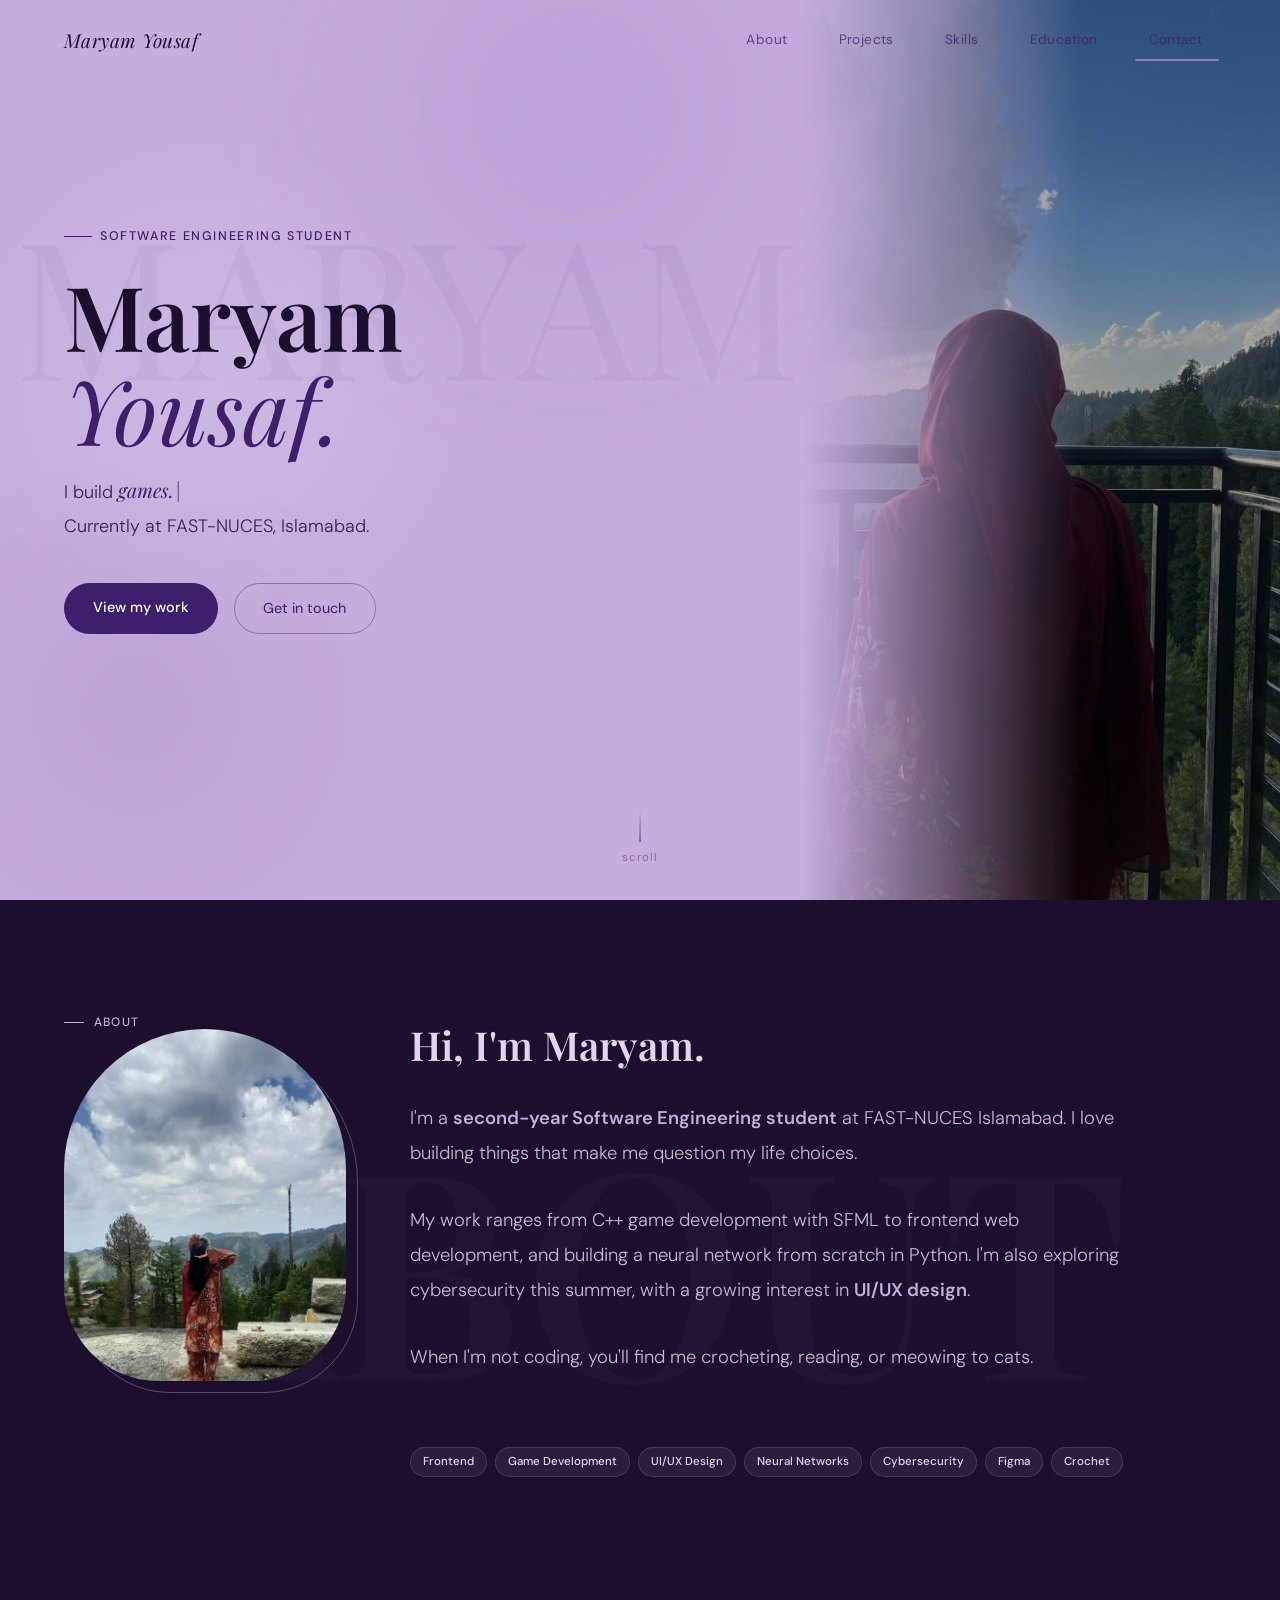
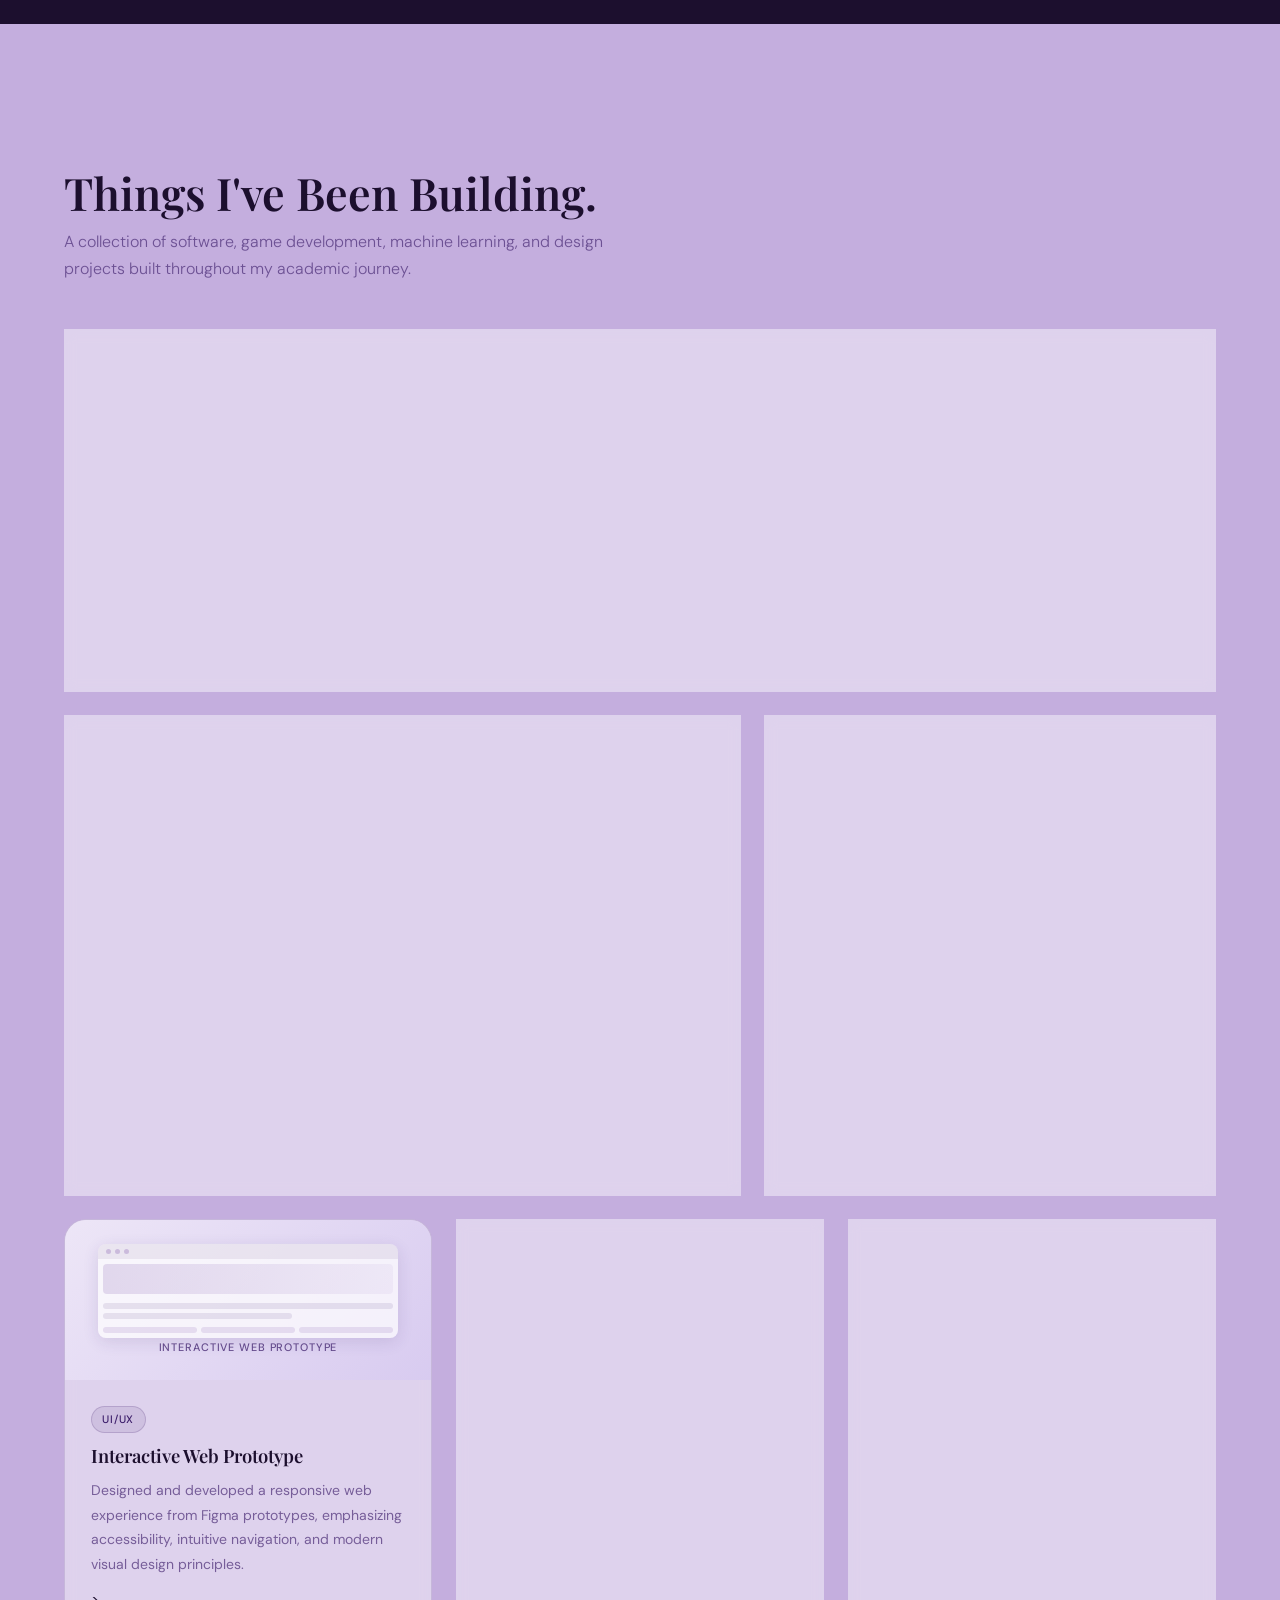
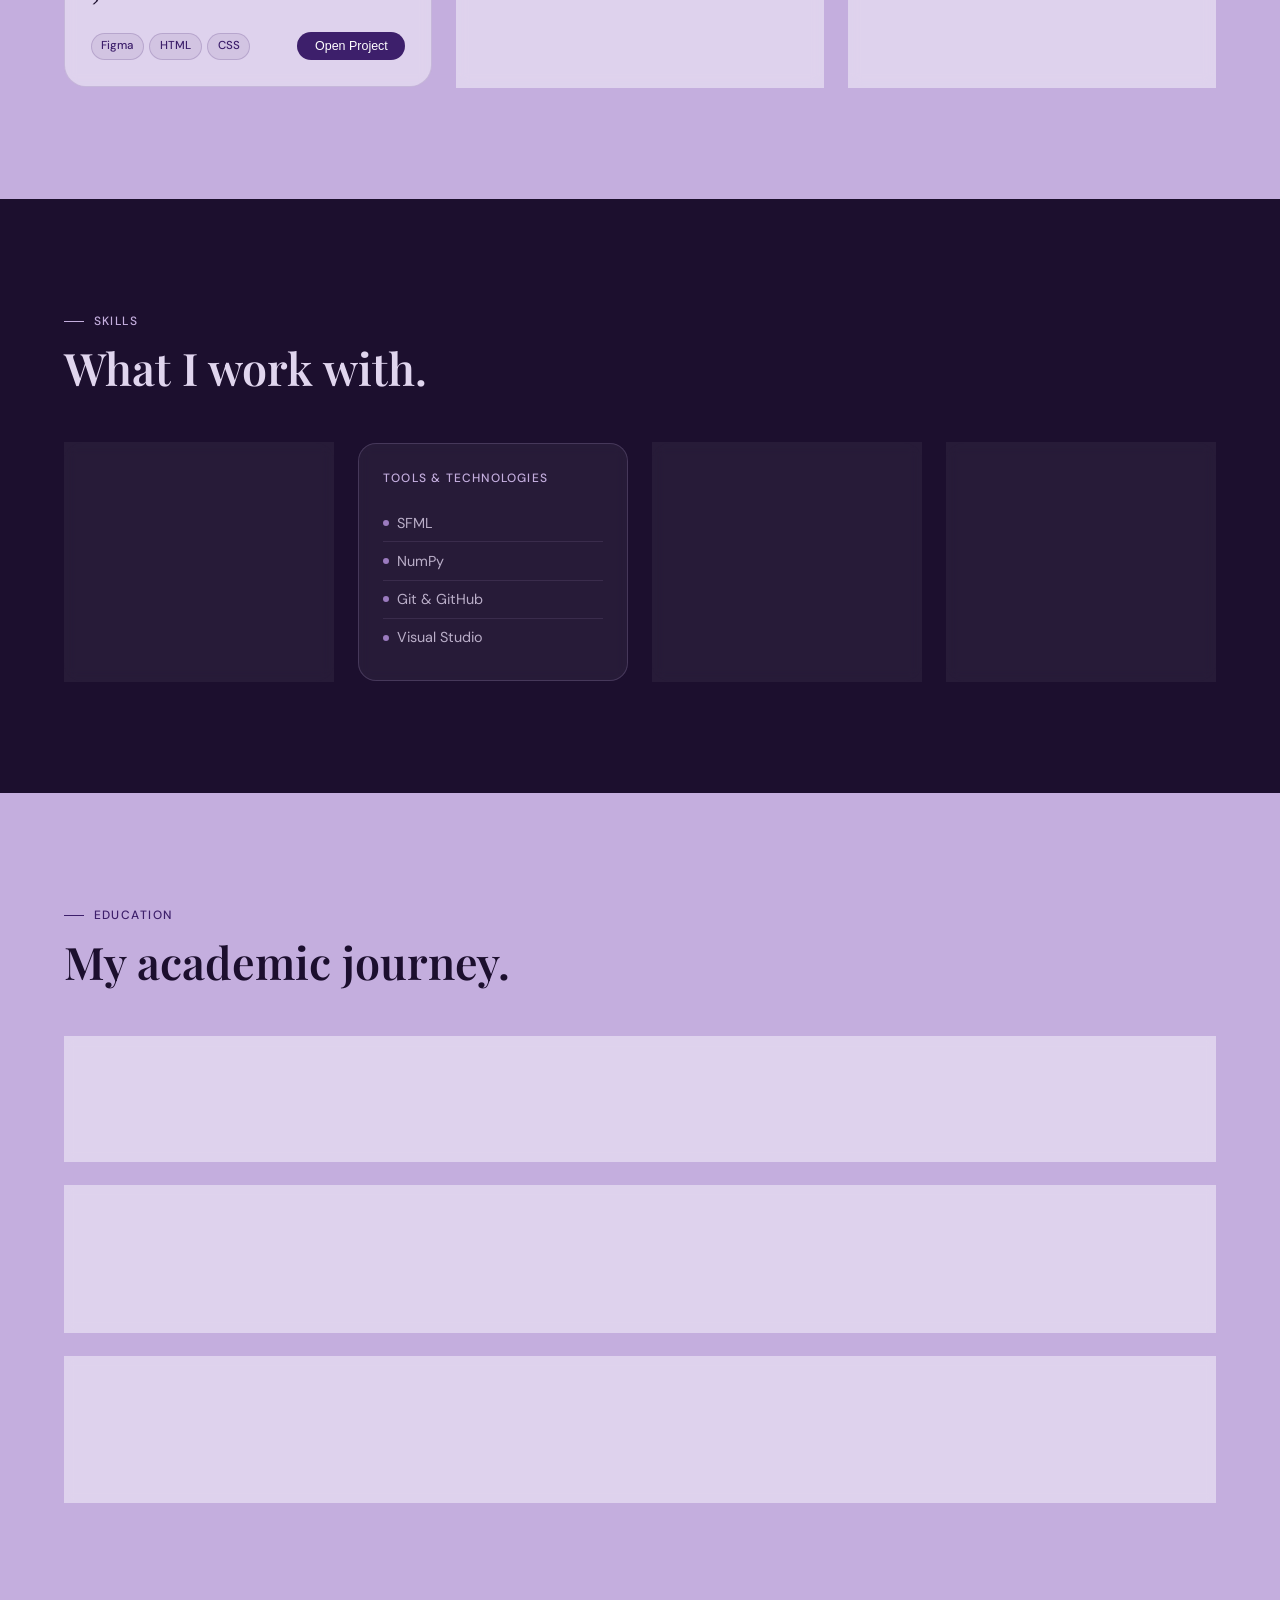
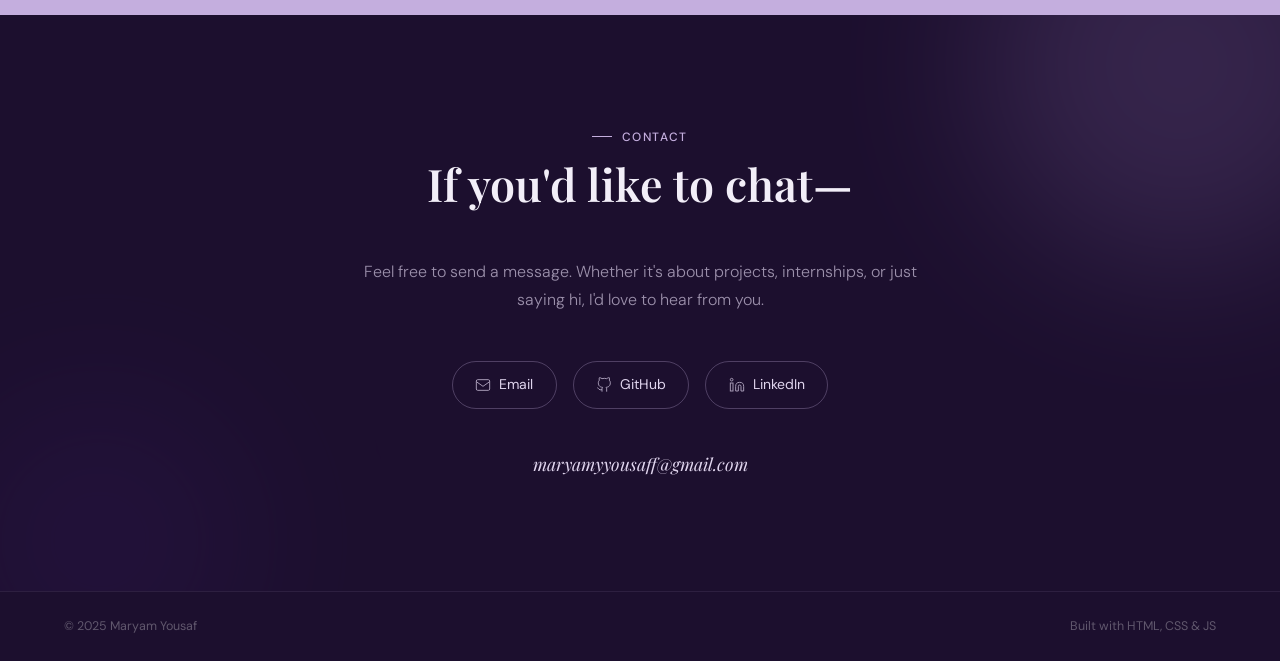
==== commit 522881f2: "Organized the repo structure" ====
--- a/index.html
+++ b/index.html
@@ -1,13 +1,22 @@
 <!DOCTYPE html>
 <html lang="en">
 <head>
+  <!-- Google tag (gtag.js) -->
+<script async src="https://www.googletagmanager.com/gtag/js?id=G-E2N16GNQ7B"></script>
+<script>
+  window.dataLayer = window.dataLayer || [];
+  function gtag(){dataLayer.push(arguments);}
+  gtag('js', new Date());
+
+  gtag('config', 'G-E2N16GNQ7B');
+</script>
   <meta charset="UTF-8" />
   <meta name="viewport" content="width=device-width, initial-scale=1.0" />
   <title>Maryam Yousaf — Portfolio</title>
   <link rel="preconnect" href="https://fonts.googleapis.com" />
   <link rel="preconnect" href="https://fonts.gstatic.com" crossorigin />
   <link href="https://fonts.googleapis.com/css2?family=DM+Sans:ital,wght@0,300;0,400;0,500;1,300&family=Playfair+Display:ital,wght@0,400;0,600;1,400&display=swap" rel="stylesheet" />
-  <link rel="stylesheet" href="style.css" />
+  <link rel="stylesheet" href="css/style.css" />
 </head>
 <body>
 
@@ -34,7 +43,7 @@
   <section id="hero">
     <!-- full-bleed photo on right side -->
     <div class="hero-photo-panel">
-      <img src="mountain.jpeg" alt="Mountain view" class="hero-photo-bg" />
+      <img src="images/mountain.jpeg" alt="Mountain view" class="hero-photo-bg" />
       <div class="hero-photo-fade"></div>
     </div>
 
@@ -72,15 +81,15 @@
           PHOTO OPTIONS — uncomment whichever you want:
 
           Option A: Illustrated portrait (recommended for aesthetic/privacy)
-          <img src="illustration_portrait.webp" alt="Maryam Yousaf" class="about-photo" />
+          <img src="images/illustration_portrait.webp" alt="Maryam Yousaf" class="about-photo" />
 
           Option B: Purple selfie
-          <img src="profile_picture.jpg" alt="Maryam Yousaf" class="about-photo" />
+          <img src="images/profile_picture.jpg" alt="Maryam Yousaf" class="about-photo" />
 
           Option C: LinkedIn photo
-          <img src="linkedin_pfp.jpeg" alt="Maryam Yousaf" class="about-photo" />
+          <img src="images/linkedin_pfp.jpeg" alt="Maryam Yousaf" class="about-photo" />
         -->
-        <img src="Hero.jpeg" alt="Maryam Yousaf" class="about-photo" />
+        <img src="images/Hero.jpeg" alt="Maryam Yousaf" class="about-photo" />
         <div class="about-photo-deco"></div>
       </div>
       <div class="about-text reveal">
@@ -489,12 +498,12 @@
         <button type="button" class="uiux-arrow uiux-arrow--prev" id="uiuxPrev" aria-label="Previous image">&#8249;</button>
 
         <div class="uiux-slides" id="uiuxSlides">
-          <img src="figma1.png" alt="Knothaus prototype — About Us page" class="uiux-slide active" />
-          <img src="figma2.png" alt="Knothaus prototype — Contact page" class="uiux-slide" />
-          <img src="figma3.png" alt="Knothaus prototype — Product detail page" class="uiux-slide" />
-          <img src="figma4.png" alt="Knothaus prototype — Shop listing page" class="uiux-slide" />
-          <img src="figma5.png" alt="Knothaus prototype — Login page" class="uiux-slide" />
-          <img src="figma6.png" alt="Knothaus prototype — Checkout page" class="uiux-slide" />
+          <img src="images/figma1.png" alt="Knothaus prototype — About Us page" class="uiux-slide active" />
+          <img src="images/figma2.png" alt="Knothaus prototype — Contact page" class="uiux-slide" />
+          <img src="images/figma3.png" alt="Knothaus prototype — Product detail page" class="uiux-slide" />
+          <img src="images/figma4.png" alt="Knothaus prototype — Shop listing page" class="uiux-slide" />
+          <img src="images/figma5.png" alt="Knothaus prototype — Login page" class="uiux-slide" />
+          <img src="images/figma6.png" alt="Knothaus prototype — Checkout page" class="uiux-slide" />
         </div>
 
         <button type="button" class="uiux-arrow uiux-arrow--next" id="uiuxNext" aria-label="Next image">&#8250;</button>
@@ -511,6 +520,6 @@
     </div>
   </div>
 
-  <script src="script.js"></script>
+  <script src="js/script.js"></script>
 </body>
 </html>
--- a/css/style.css
+++ b/css/style.css
@@ -0,0 +1,1785 @@
+/* =====================
+   CSS CUSTOM PROPERTIES
+   ===================== */
+:root {
+  --lavender:      #C4AEDE;
+  --lavender-lt:   #E0D5EE;
+  --lavender-mid:  #9B7BBF;
+  --purple-dk:     #1C0F2E;   /* very dark warm purple-black, no blue */
+  --purple-mid:    #3D1F6B;   /* deep warm violet */
+  --section-dark:  #C4AEDE;   /* lavender bg for "dark" sections */
+  --section-dark-card: rgba(255,255,255,0.45);  /* frosted white card on lavender */
+  --gray-soft:     #EAE5F2;   /* section-level background — noticeable warm gray */
+  --gray-mid:      #9B96A8;
+  --gray-dk:       #3D3848;
+  --white:         #F2EEF8;   /* replaces pure white — soft lavender-gray */
+  --card-bg:       #E8E3F0;   /* cards sit slightly darker than --white */
+  --text-primary:  #1C0F2E;
+  --text-muted:    #7A7389;
+  --accent:        #B39DDB;
+}
+
+/* =====================
+   RESET & BASE
+   ===================== */
+*, *::before, *::after {
+  box-sizing: border-box;
+  margin: 0;
+  padding: 0;
+}
+
+html {
+  scroll-behavior: smooth;
+}
+
+body {
+  font-family: 'DM Sans', sans-serif;
+  background: var(--white);
+  color: var(--text-primary);
+  line-height: 1.7;
+  overflow-x: hidden;
+}
+
+/* Nav uses a slightly lighter tint so it floats above the gray base */
+
+/* =====================
+   CURSOR TRAIL STARS
+   ===================== */
+.star {
+  position: fixed;
+  pointer-events: none;
+  font-size: 14px;
+  opacity: 0;
+  z-index: 9999;
+  animation: starFade 0.8s ease forwards;
+  user-select: none;
+}
+
+@keyframes starFade {
+  0%   { opacity: 1; transform: scale(1) translateY(0); }
+  100% { opacity: 0; transform: scale(0.3) translateY(-20px); }
+}
+
+/* =====================
+   SCROLL PROGRESS BAR
+   ===================== */
+#progress-bar {
+  position: fixed;
+  top: 0; left: 0;
+  height: 2px;
+  width: 0%;
+  background: linear-gradient(to right, var(--lavender), var(--lavender-mid), var(--purple-mid));
+  z-index: 200;
+  transition: width 0.1s linear;
+  pointer-events: none;
+}
+
+/* =====================
+   NAV
+   ===================== */
+nav {
+  position: fixed;
+  top: 0; left: 0; right: 0;
+  z-index: 100;
+  display: flex;
+  justify-content: space-between;
+  align-items: center;
+  padding: 1.4rem 5%;
+  /* starts transparent over hero */
+  background: transparent;
+  backdrop-filter: none;
+  -webkit-backdrop-filter: none;
+  border-bottom: 1px solid transparent;
+  /* animate all the bg/border/shadow/transform properties */
+  transition: background 0.4s ease,
+              border-color 0.4s ease,
+              box-shadow 0.4s ease,
+              transform 0.35s ease,
+              padding 0.35s ease;
+}
+
+/* once scrolled past hero — frosted glass materialises */
+nav.scrolled {
+  background: rgba(242, 238, 248, 0.92);
+  backdrop-filter: blur(16px);
+  -webkit-backdrop-filter: blur(16px);
+  border-bottom: 1px solid rgba(196, 174, 222, 0.28);
+  box-shadow: 0 2px 24px rgba(28, 15, 46, 0.08);
+  padding: 1rem 5%;
+}
+
+/* hide on scroll down */
+nav.hide {
+  transform: translateY(-100%);
+}
+
+/* gradient separator line — replaces the hard border */
+nav::after {
+  content: '';
+  position: absolute;
+  bottom: 0; left: 5%; right: 5%;
+  height: 1px;
+  background: linear-gradient(to right, transparent, rgba(196, 174, 222, 0.4), transparent);
+  opacity: 0;
+  transition: opacity 0.4s ease;
+}
+nav.scrolled::after {
+  opacity: 1;
+}
+
+.nav-logo {
+  font-family: 'Playfair Display', serif;
+  font-size: 1.2rem;
+  color: var(--purple-dk);
+  font-style: italic;
+  letter-spacing: 0.02em;
+  text-decoration: none;
+  transition: color 0.4s ease;
+  position: relative;
+  z-index: 1;
+}
+
+/* logo is readable on the lavender hero too */
+nav:not(.scrolled) .nav-logo {
+  color: var(--purple-dk);
+}
+
+/* ---- nav links + active pill ---- */
+.nav-links {
+  display: flex;
+  align-items: center;
+  gap: 1.5rem;
+  list-style: none;
+  position: relative;
+  padding-bottom: 2px; /* room for underline */
+}
+
+/* the sliding underline */
+.nav-pill {
+  position: absolute;
+  bottom: -2px; left: 0;
+  height: 1.5px;
+  background: var(--lavender-mid);
+  border-radius: 100px;
+  pointer-events: none;
+  transition: left 0.3s cubic-bezier(0.4, 0, 0.2, 1),
+              width 0.3s cubic-bezier(0.4, 0, 0.2, 1),
+              opacity 0.2s ease;
+  opacity: 0;
+  z-index: 0;
+}
+
+.nav-links li {
+  position: relative;
+  z-index: 1;
+}
+
+.nav-links a {
+  text-decoration: none;
+  font-size: 0.85rem;
+  font-weight: 400;
+  color: var(--text-muted);
+  letter-spacing: 0.03em;
+  padding: 0.35rem 0.85rem;
+  border-radius: 100px;
+  display: block;
+  transition: color 0.2s;
+  white-space: nowrap;
+}
+
+.nav-links a:hover { color: var(--purple-mid); }
+.nav-links a.active { color: var(--purple-mid); font-weight: 500; }
+
+/* on transparent hero, links are slightly darker so they're readable */
+nav:not(.scrolled) .nav-links a {
+  color: rgba(61, 31, 107, 0.75);
+}
+nav:not(.scrolled) .nav-links a:hover,
+nav:not(.scrolled) .nav-links a.active {
+  color: var(--purple-dk);
+}
+
+/* Hamburger (mobile) */
+.nav-toggle {
+  display: none;
+  flex-direction: column;
+  gap: 5px;
+  background: none;
+  border: none;
+  cursor: pointer;
+  padding: 4px;
+}
+
+.nav-toggle span {
+  display: block;
+  width: 22px;
+  height: 1.5px;
+  background: var(--purple-dk);
+  transition: transform 0.3s, opacity 0.3s;
+}
+
+.nav-toggle.open span:nth-child(1) { transform: translateY(6.5px) rotate(45deg); }
+.nav-toggle.open span:nth-child(2) { opacity: 0; }
+.nav-toggle.open span:nth-child(3) { transform: translateY(-6.5px) rotate(-45deg); }
+
+/* =====================
+   HERO
+   ===================== */
+#hero {
+  min-height: 100vh;
+  display: flex;
+  flex-direction: column;
+  justify-content: center;
+  padding: 6rem 5% 4rem;
+  position: relative;
+  overflow: hidden;
+  background: var(--section-dark);
+}
+
+/* full-bleed photo panel — right 50% of the hero */
+.hero-photo-panel {
+  position: absolute;
+  top: 0; right: 0;
+  width: 52%;
+  height: 100%;
+  z-index: 0;
+}
+
+.hero-photo-bg {
+  width: 100%;
+  height: 100%;
+  object-fit: cover;
+  object-position: center 30%;
+  display: block;
+}
+
+/* gradient fade on the left edge of the photo — blends into lavender */
+.hero-photo-fade {
+  position: absolute;
+  top: 0; left: 0;
+  width: 70%;
+  height: 100%;
+  background: linear-gradient(to right, var(--section-dark) 0%, var(--section-dark) 40%, transparent 100%);
+  pointer-events: none;
+}
+
+.hero-bg-blob {
+  position: absolute;
+  border-radius: 50%;
+  filter: blur(80px);
+  pointer-events: none;
+  z-index: 1;
+}
+
+.blob1 {
+  width: 380px; height: 380px;
+  background: rgba(155, 123, 191, 0.22);
+  top: -80px; left: 30%;
+  animation: blobFloat 9s ease-in-out infinite;
+}
+
+.blob2 {
+  width: 220px; height: 220px;
+  background: rgba(61, 31, 107, 0.1);
+  bottom: 80px; left: 2%;
+  animation: blobFloat 11s ease-in-out infinite reverse;
+}
+
+@keyframes blobFloat {
+  0%, 100% { transform: translate(0, 0) scale(1); }
+  50%       { transform: translate(18px, -25px) scale(1.06); }
+}
+
+/* hero layout — just text now, photo is absolute */
+.hero-layout {
+  position: relative;
+  z-index: 2;
+  width: 58%;
+  transform: translateY(-40px);
+}
+
+.hero-inner {
+  position: relative;
+}
+
+.hero-inner::before {
+  content: '';
+  position: absolute;
+  width: 500px;
+  height: 500px;
+  left: -100px;
+  top: -80px;
+  background: radial-gradient(circle, rgba(255,255,255,.18), transparent 70%);
+  filter: blur(50px);
+  z-index: -1;
+}
+
+.hero-inner::after {
+  content: 'MARYAM';
+  position: absolute;
+  font-family: 'Playfair Display', serif;
+  font-size: 12rem;
+  color: rgba(61, 31, 107, 0.05);
+  top: -80px;
+  left: -50px;
+  z-index: -1;
+  pointer-events: none;
+  white-space: nowrap;
+}
+
+.hero-eyebrow {
+  display: inline-flex;
+  align-items: center;
+  gap: 0.5rem;
+  font-size: 0.78rem;
+  font-weight: 500;
+  letter-spacing: 0.13em;
+  text-transform: uppercase;
+  color: var(--purple-mid);
+  margin-bottom: 1.25rem;
+  opacity: 0;
+  animation: fadeUp 0.7s 0.2s ease forwards;
+}
+
+.hero-eyebrow span {
+  display: inline-block;
+  width: 28px;
+  height: 1px;
+  background: var(--purple-mid);
+}
+
+.hero-name {
+  font-family: 'Playfair Display', serif;
+  font-size: clamp(4rem, 7vw, 6.8rem);
+  font-weight: 600;
+  line-height: 1.05;
+  color: var(--purple-dk);
+  margin-bottom: 1rem;
+  opacity: 0;
+  animation: fadeUp 0.7s 0.4s ease forwards;
+}
+
+.hero-name em {
+  font-style: italic;
+  font-weight: 400;
+  color: var(--purple-mid);
+}
+
+.hero-subtitle {
+  font-size: clamp(1rem, 1.6vw, 1.12rem);
+  color: rgba(28, 15, 46, 0.85);
+  font-weight: 300;
+  margin-bottom: 2.5rem;
+  line-height: 1.9;
+  opacity: 0;
+  animation: fadeUp 0.7s 0.6s ease forwards;
+}
+
+/* typewriter */
+.typewriter-wrap {
+  display: inline-flex;
+  align-items: center;
+  gap: 1px;
+  font-family: 'Playfair Display', serif;
+  font-style: italic;
+  font-size: 1.1em;
+  color: var(--purple-mid);
+  font-weight: 400;
+}
+
+#typewriter { display: inline; }
+
+.cursor {
+  display: inline-block;
+  font-weight: 300;
+  color: var(--purple-mid);
+  animation: blink 0.9s step-end infinite;
+  margin-left: 1px;
+  font-style: normal;
+}
+
+@keyframes blink {
+  0%, 100% { opacity: 1; }
+  50%       { opacity: 0; }
+}
+
+.hero-ctas {
+  display: flex;
+  gap: 1rem;
+  flex-wrap: wrap;
+  opacity: 0;
+  animation: fadeUp 0.7s 0.8s ease forwards;
+}
+
+/* scroll hint */
+.hero-scroll-hint {
+  position: absolute;
+  bottom: 2rem;
+  left: 50%;
+  transform: translateX(-50%);
+  display: flex;
+  flex-direction: column;
+  align-items: center;
+  gap: 0.4rem;
+  color: rgba(61, 31, 107, 0.45);
+  font-size: 0.72rem;
+  letter-spacing: 0.1em;
+  opacity: 0;
+  animation: fadeIn 1s 1.3s ease forwards;
+  z-index: 3;
+}
+
+.scroll-line {
+  width: 1px;
+  height: 32px;
+  background: linear-gradient(to bottom, transparent, var(--purple-mid));
+  animation: scrollPulse 1.8s ease-in-out infinite;
+}
+
+@keyframes scrollPulse {
+  0%, 100% { transform: scaleY(1); opacity: 1; }
+  50%       { transform: scaleY(0.6); opacity: 0.4; }
+}
+
+/* hero responsive */
+@media (max-width: 900px) {
+  .hero-photo-panel {
+    width: 100%;
+    opacity: 0.25;
+  }
+
+  .hero-photo-fade {
+    width: 100%;
+    background: linear-gradient(to right, var(--section-dark) 0%, rgba(196,174,222,0.85) 100%);
+  }
+
+  .hero-layout {
+    width: 100%;
+  }
+}
+.hero-photo-bg{
+    filter: brightness(0.7);
+}
+/* =====================
+   BUTTONS
+   ===================== */
+.btn-primary {
+  padding: 0.75rem 1.8rem;
+  background: var(--purple-mid);
+  color: #fff;
+  border: none;
+  border-radius: 100px;
+  font-family: 'DM Sans', sans-serif;
+  font-size: 0.9rem;
+  font-weight: 500;
+  cursor: pointer;
+  text-decoration: none;
+  transition: background 0.25s, transform 0.2s;
+  display: inline-block;
+}
+
+.btn-primary:hover {
+  background: var(--purple-dk);
+  transform: translateY(-2px);
+}
+
+.btn-outline {
+  padding: 0.75rem 1.8rem;
+  background: transparent;
+  color: var(--purple-mid);
+  border: 1.5px solid rgba(61, 31, 107, 0.4);
+  border-radius: 100px;
+  font-family: 'DM Sans', sans-serif;
+  font-size: 0.9rem;
+  font-weight: 400;
+  cursor: pointer;
+  text-decoration: none;
+  transition: border-color 0.25s, color 0.25s, transform 0.2s;
+  display: inline-block;
+}
+
+.btn-outline:hover {
+  border-color: var(--purple-mid);
+  color: var(--purple-dk);
+  transform: translateY(-2px);
+}
+
+/* =====================
+   SECTION BASE
+   ===================== */
+section {
+  padding: 7rem 5%;
+}
+
+.section-label {
+  font-size: 0.75rem;
+  font-weight: 500;
+  letter-spacing: 0.12em;
+  text-transform: uppercase;
+  color: var(--lavender-mid);
+  margin-bottom: 0.6rem;
+  display: flex;
+  align-items: center;
+  gap: 0.6rem;
+}
+
+.section-label::before {
+  content: '';
+  display: inline-block;
+  width: 20px;
+  height: 1px;
+  background: var(--lavender-mid);
+}
+
+.section-title {
+  font-family: 'Playfair Display', serif;
+  font-size: clamp(2rem, 4vw, 2.8rem);
+  font-weight: 600;
+  color: var(--purple-dk);
+  margin-bottom: 3rem;
+  line-height: 1.2;
+}
+
+/* =====================
+   SCROLL REVEAL
+   ===================== */
+.reveal {
+  opacity: 0;
+  transform: translateY(32px);
+  transition: opacity 0.7s ease, transform 0.7s ease;
+}
+
+.reveal.visible {
+  opacity: 1;
+  transform: translateY(0);
+}
+
+/* =====================
+   ABOUT
+   ===================== */
+#about {
+  background: var(--purple-dk);
+  position: relative;
+  overflow: hidden;
+}
+
+#about::before {
+  content: 'ABOUT';
+  position: absolute;
+  font-family: 'Playfair Display', serif;
+  font-size: 18rem;
+  color: rgba(255, 255, 255, 0.02);
+  top: 50%;
+  left: 50%;
+  transform: translate(-50%, -50%);
+  pointer-events: none;
+  white-space: nowrap;
+  z-index: 0;
+  font-weight: 600;
+}
+
+#about > * {
+  position: relative;
+  z-index: 1;
+}
+
+#about .section-label {
+  color: var(--lavender);
+  margin-bottom: 2rem;
+}
+#about .section-label::before {
+  background: var(--lavender);
+}
+#about .section-title {
+  color: var(--lavender-lt);
+  font-size: clamp(1.8rem, 3.5vw, 2.5rem);
+  margin-bottom: 0;
+}
+#about .about-text p {
+  color: rgba(224, 213, 238, 0.85);
+}
+#about .about-text p strong {
+  color: var(--lavender);
+  font-weight: 600;
+}
+#about .about-photo-deco {
+  border-color: rgba(196, 174, 222, 0.35);
+}
+
+/* Cute tags on dark bg */
+#about .tag {
+  border-radius: 100px;
+  font-size: 0.72rem;
+  font-weight: 500;
+  padding: 0.25rem 0.75rem;
+  background: rgba(224, 213, 238, 0.08);
+  border: 1px solid rgba(224, 213, 238, 0.15);
+  color: #E0D5EE;
+  box-shadow: none;
+  transition: transform 0.2s ease, background 0.2s ease;
+  cursor: default;
+}
+#about .tag:hover {
+  background: rgba(224, 213, 238, 0.15);
+  transform: translateY(-2px);
+  box-shadow: none;
+}
+
+
+
+.about-grid {
+  display: grid;
+  grid-template-columns: 282px 1fr;
+  gap: 4rem;
+  align-items: start;
+  transform: translateY(-35px);
+}
+
+.about-photo-wrap {
+  position: relative;
+}
+
+.about-photo {
+  width: 282px;
+  height: 352px;
+  object-fit: cover;
+  object-position: center 60%;
+  border-radius: 141px 141px 94px 94px;
+  display: block;
+}
+
+.about-photo-deco {
+  position: absolute;
+  width: 282px; height: 352px;
+  border-radius: 141px 141px 94px 94px;
+  border: 1.5px solid var(--lavender);
+  top: 12px; left: 12px;
+  z-index: -1;
+  pointer-events: none;
+}
+
+.about-text p {
+  color: var(--gray-dk);
+  font-size: 1.15rem;
+  margin-bottom: 0;
+  font-weight: 300;
+  line-height: 1.9;
+  max-width: 720px;
+}
+
+.about-text {
+  display: flex;
+  flex-direction: column;
+  gap: 2rem;
+}
+
+.about-text p strong {
+  font-weight: 500;
+  color: var(--purple-mid);
+}
+
+.about-tags {
+  display: flex;
+  flex-wrap: wrap;
+  gap: 0.5rem;
+  margin-top: 2.5rem;
+}
+
+.tag {
+  padding: 0.25rem 0.75rem;
+  background: var(--lavender-lt);
+  color: var(--purple-mid);
+  border-radius: 100px;
+  font-size: 0.72rem;
+  font-weight: 400;
+  border: 1px solid rgba(200, 184, 232, 0.5);
+}
+
+/* =====================
+   PROJECTS — Hierarchical Layout
+   ===================== */
+#projects {
+  background: var(--section-dark);
+  position: relative;
+}
+
+#projects .section-label { color: var(--purple-mid); }
+#projects .section-label::before { background: var(--purple-mid); }
+#projects .section-title { color: var(--purple-dk); margin-bottom: 0.5rem; }
+
+.projects-intro {
+  font-size: 1rem;
+  color: rgba(61, 31, 107, 0.65);
+  font-weight: 300;
+  margin-bottom: 3rem;
+  max-width: 600px;
+}
+
+/* shared card shell */
+.proj-featured,
+.proj-secondary,
+.proj-medium,
+.proj-standard {
+  background: rgba(255,255,255,0.45);
+  border: 1px solid rgba(61,31,107,0.15);
+  border-radius: 22px;
+  overflow: hidden;
+  backdrop-filter: blur(6px);
+  transition: transform 0.3s ease, box-shadow 0.3s ease, border-color 0.3s ease;
+}
+
+.proj-featured:hover,
+.proj-secondary:hover,
+.proj-medium:hover,
+.proj-standard:hover {
+  transform: translateY(-5px);
+  box-shadow: 0 20px 50px rgba(61,31,107,0.16);
+  border-color: rgba(61,31,107,0.28);
+}
+
+/* ── Tier 1: Featured ── */
+.proj-featured {
+  display: grid;
+  grid-template-columns: 1fr 1fr;
+  min-height: 360px;
+  margin-bottom: 1.5rem;
+}
+
+/* ── Tier 2 ── */
+.proj-tier2 {
+  display: grid;
+  grid-template-columns: 1.2fr 0.8fr;
+  gap: 1.5rem;
+  margin-bottom: 1.5rem;
+}
+
+/* ── Tier 3 ── */
+.proj-tier3 {
+  display: grid;
+  grid-template-columns: repeat(3, 1fr);
+  gap: 1.5rem;
+}
+
+/* ── Thumbnails ── */
+.proj-thumb {
+  position: relative;
+  overflow: hidden;
+  flex-shrink: 0;
+}
+
+.proj-thumb--featured { min-height: 360px; }
+.proj-thumb--secondary { height: 220px; }
+.proj-thumb--medium { height: 200px; }
+.proj-thumb--standard { height: 160px; }
+
+.proj-thumb-placeholder {
+  width: 100%;
+  height: 100%;
+  display: flex;
+  align-items: flex-end;
+  justify-content: flex-start;
+  padding: 1rem 1.2rem;
+  position: relative;
+  overflow: hidden;
+}
+
+.proj-thumb-label {
+  font-size: 0.68rem;
+  font-weight: 500;
+  letter-spacing: 0.08em;
+  text-transform: uppercase;
+  position: relative;
+  z-index: 2;
+  opacity: 0.75;
+}
+
+/* hover overlay */
+.proj-thumb-overlay {
+  position: absolute;
+  inset: 0;
+  background: rgba(28,15,46,0.55);
+  display: flex;
+  align-items: center;
+  justify-content: center;
+  opacity: 0;
+  transition: opacity 0.3s ease;
+  z-index: 5;
+}
+
+.proj-thumb:hover .proj-thumb-overlay { opacity: 1; }
+
+.proj-overlay-btn {
+  background: rgba(255,255,255,0.15);
+  border: 1px solid rgba(255,255,255,0.35);
+  color: #fff;
+  padding: 0.55rem 1.3rem;
+  border-radius: 100px;
+  font-size: 0.8rem;
+  font-weight: 500;
+  text-decoration: none;
+  backdrop-filter: blur(8px);
+  transition: background 0.2s;
+}
+
+.proj-overlay-btn:hover { background: rgba(255,255,255,0.28); }
+
+/* ── Thumbnail themes ── */
+
+/* Snow Bros */
+.proj-thumb--snowbros {
+  background: linear-gradient(135deg, #1C0F2E 0%, #2D1654 50%, #3D1F6B 100%);
+  color: var(--lavender-lt);
+}
+
+.ppa-grid-bg {
+  position: absolute;
+  inset: 0;
+  background-image:
+    linear-gradient(rgba(196,174,222,0.06) 1px, transparent 1px),
+    linear-gradient(90deg, rgba(196,174,222,0.06) 1px, transparent 1px);
+  background-size: 32px 32px;
+}
+
+.ppa-chars { position: absolute; bottom: 40%; left: 50%; transform: translateX(-50%); display: flex; gap: 60px; }
+
+.ppa-char--1, .ppa-char--2 {
+  width: 28px; height: 36px;
+  border-radius: 14px 14px 6px 6px;
+  position: relative;
+}
+.ppa-char--1 { background: #C4AEDE; }
+.ppa-char--2 { background: #9B7BBF; }
+
+.ppa-char--1::before, .ppa-char--2::before {
+  content: '';
+  position: absolute;
+  width: 10px; height: 10px;
+  background: rgba(255,255,255,0.35);
+  border-radius: 50%;
+  top: 6px; left: 50%; transform: translateX(-50%);
+}
+
+.ppa-snowball {
+  position: absolute;
+  width: 18px; height: 18px;
+  background: rgba(255,255,255,0.85);
+  border-radius: 50%;
+  bottom: 42%;
+  left: 53%;
+  box-shadow: 0 0 12px rgba(255,255,255,0.5);
+}
+
+.ppa-platforms { position: absolute; bottom: 28%; left: 0; right: 0; }
+.ppa-platform {
+  position: absolute;
+  height: 8px;
+  background: rgba(196,174,222,0.2);
+  border-radius: 4px;
+  left: 15%; width: 30%;
+}
+.ppa-platform--2 { left: 55%; width: 25%; top: -20px; }
+
+/* Gaming Hub */
+.proj-thumb--gaminghub {
+  background: linear-gradient(135deg, #2D1654, #1C0F2E);
+  align-items: center;
+  justify-content: center;
+  padding: 1rem;
+  flex-direction: column;
+  gap: 0.5rem;
+  color: var(--lavender-lt);
+}
+
+.ppa-hub-grid {
+  display: flex;
+  gap: 0.5rem;
+  width: 100%;
+  justify-content: center;
+  z-index: 2;
+  position: relative;
+}
+
+.hub-cell {
+  flex: 1;
+  border-radius: 10px;
+  padding: 0.6rem 0.4rem 0.4rem;
+  display: flex;
+  flex-direction: column;
+  align-items: center;
+  gap: 0.35rem;
+  font-size: 0.62rem;
+  font-weight: 500;
+  letter-spacing: 0.05em;
+  text-transform: uppercase;
+  opacity: 0.85;
+  border: 1px solid rgba(255,255,255,0.1);
+}
+
+.hub-snake { background: rgba(155,123,191,0.25); color: #C4AEDE; }
+.hub-pong  { background: rgba(196,174,222,0.15); color: #E0D5EE; }
+.hub-brick { background: rgba(61,31,107,0.4);   color: #B39DDB; }
+
+.hub-snake-body { display: flex; gap: 3px; margin-bottom: 2px; }
+.hub-snake-body div { width: 8px; height: 8px; background: currentColor; border-radius: 2px; }
+
+.hub-pong-vis { display: flex; align-items: center; gap: 6px; }
+.hub-paddle { width: 4px; height: 16px; background: currentColor; border-radius: 2px; opacity: 0.8; }
+.hub-ball { width: 6px; height: 6px; background: currentColor; border-radius: 50%; }
+
+.hub-brick-rows { display: flex; flex-direction: column; gap: 3px; }
+.hub-brick-row { display: flex; gap: 3px; }
+.hub-brick-row div { width: 10px; height: 5px; background: currentColor; border-radius: 1px; opacity: 0.7; }
+
+/* Neural Network */
+.proj-thumb--nn {
+  background: linear-gradient(135deg, #1C0F2E, #2D1654);
+  flex-direction: column;
+  align-items: center;
+  justify-content: center;
+  gap: 0.75rem;
+  color: var(--lavender-lt);
+  padding: 1rem;
+}
+
+.nn-vis {
+  display: flex;
+  align-items: center;
+  gap: 10px;
+  z-index: 2;
+  position: relative;
+}
+
+.nn-layer {
+  display: flex;
+  flex-direction: column;
+  gap: 6px;
+  align-items: center;
+}
+
+.nn-node {
+  width: 10px; height: 10px;
+  border-radius: 50%;
+  background: rgba(196,174,222,0.5);
+  border: 1px solid rgba(196,174,222,0.7);
+}
+
+.nn-node--out {
+  width: 14px; height: 14px;
+  background: var(--lavender-mid);
+  box-shadow: 0 0 8px rgba(155,123,191,0.6);
+}
+
+.nn-accuracy {
+  font-size: 0.65rem;
+  font-weight: 600;
+  letter-spacing: 0.06em;
+  color: var(--lavender);
+  opacity: 0.9;
+  z-index: 2;
+  position: relative;
+}
+
+/* UI/UX */
+.proj-thumb--uiux {
+  background: linear-gradient(135deg, #EDE6F7, #D8CBF0);
+  align-items: center;
+  justify-content: center;
+  padding: 1rem;
+  flex-direction: column;
+  gap: 0;
+}
+
+.uiux-mockup {
+  width: 90%;
+  background: rgba(255,255,255,0.7);
+  border-radius: 8px;
+  overflow: hidden;
+  box-shadow: 0 4px 16px rgba(61,31,107,0.12);
+  position: relative;
+  z-index: 2;
+}
+
+.uiux-bar {
+  background: rgba(61,31,107,0.08);
+  padding: 5px 8px;
+  display: flex;
+  gap: 4px;
+  align-items: center;
+}
+
+.uiux-dot {
+  width: 5px; height: 5px;
+  border-radius: 50%;
+  background: rgba(155,123,191,0.4);
+}
+
+.uiux-hero-block {
+  height: 30px;
+  background: linear-gradient(90deg, rgba(155,123,191,0.25), rgba(196,174,222,0.15));
+  margin: 5px;
+  border-radius: 4px;
+}
+
+.uiux-rows { padding: 4px 5px 5px; display: flex; flex-direction: column; gap: 4px; }
+.uiux-row { height: 6px; background: rgba(61,31,107,0.1); border-radius: 3px; }
+.uiux-row--short { width: 65%; }
+.uiux-nav { display: flex; gap: 4px; margin-top: 4px; }
+.uiux-nav div { height: 6px; flex: 1; background: rgba(155,123,191,0.2); border-radius: 3px; }
+
+.proj-thumb--uiux .proj-thumb-label { color: var(--purple-mid); }
+
+/* Battleship */
+.proj-thumb--battleship {
+  background: linear-gradient(135deg, #2D1654, #1C0F2E);
+  align-items: center;
+  justify-content: center;
+  flex-direction: column;
+  gap: 0.5rem;
+  color: var(--lavender-lt);
+}
+
+.bs-grid {
+  display: grid;
+  grid-template-columns: repeat(4, 1fr);
+  gap: 3px;
+  z-index: 2;
+  position: relative;
+}
+
+.bs-cell {
+  width: 18px; height: 18px;
+  background: rgba(196,174,222,0.1);
+  border: 1px solid rgba(196,174,222,0.2);
+  border-radius: 3px;
+}
+.bs-hit  { background: rgba(255,120,120,0.6); border-color: rgba(255,120,120,0.4); }
+.bs-miss { background: rgba(120,160,255,0.25); border-color: rgba(120,160,255,0.3); }
+.bs-ship { background: rgba(196,174,222,0.35); border-color: rgba(196,174,222,0.5); }
+
+/* Cafe */
+.proj-thumb--cafe {
+  background: linear-gradient(135deg, #3D1F6B, #2D1654);
+  align-items: center;
+  justify-content: center;
+  flex-direction: column;
+  gap: 0.4rem;
+  padding: 0.8rem;
+  color: var(--lavender-lt);
+}
+
+.cafe-features {
+  display: grid;
+  grid-template-columns: 1fr 1fr;
+  gap: 0.35rem;
+  z-index: 2;
+  position: relative;
+  width: 100%;
+}
+
+.cafe-feat {
+  background: rgba(255,255,255,0.08);
+  border: 1px solid rgba(196,174,222,0.15);
+  border-radius: 8px;
+  padding: 0.35rem 0.5rem;
+  display: flex;
+  align-items: center;
+  gap: 0.35rem;
+  font-size: 0.6rem;
+  font-weight: 500;
+  letter-spacing: 0.03em;
+}
+
+.cafe-icon { font-size: 0.85rem; }
+
+/* ── Card body ── */
+.proj-featured-body,
+.proj-card-body {
+  padding: 1.6rem;
+  display: flex;
+  flex-direction: column;
+  gap: 0.65rem;
+}
+
+.proj-meta {
+  display: flex;
+  align-items: center;
+  gap: 0.75rem;
+}
+
+.proj-year {
+  font-size: 0.72rem;
+  color: var(--text-muted);
+  font-weight: 400;
+}
+
+.proj-featured-title {
+  font-size: clamp(1.3rem, 2vw, 1.7rem) !important;
+}
+
+.proj-tag--featured {
+  background: rgba(61,31,107,0.15) !important;
+}
+
+/* ── Footer row (stack + buttons) ── */
+.proj-footer {
+  display: flex;
+  align-items: center;
+  justify-content: space-between;
+  gap: 1rem;
+  flex-wrap: wrap;
+  margin-top: auto;
+  padding-top: 0.5rem;
+}
+
+.proj-actions {
+  display: flex;
+  gap: 0.5rem;
+  flex-shrink: 0;
+}
+
+/* ── Buttons ── */
+.proj-btn {
+  display: inline-flex;
+  align-items: center;
+  gap: 0.4rem;
+  padding: 0.45rem 1.1rem;
+  border-radius: 100px;
+  font-size: 0.78rem;
+  font-weight: 500;
+  text-decoration: none;
+  transition: transform 0.2s ease, background 0.2s ease, box-shadow 0.2s ease;
+  cursor: pointer;
+  white-space: nowrap;
+}
+
+.proj-btn--primary {
+  background: var(--purple-mid);
+  color: #fff;
+  border: none;
+}
+.proj-btn--primary:hover {
+  background: var(--purple-dk);
+  transform: translateY(-1px);
+  box-shadow: 0 4px 12px rgba(61,31,107,0.3);
+}
+
+.proj-btn--ghost {
+  background: transparent;
+  color: var(--purple-mid);
+  border: 1px solid rgba(61,31,107,0.3);
+}
+.proj-btn--ghost:hover {
+  background: rgba(61,31,107,0.06);
+  border-color: var(--purple-mid);
+  transform: translateY(-1px);
+}
+
+.proj-btn--github {
+  background: rgba(61,31,107,0.08);
+  color: var(--purple-mid);
+  border: 1px solid rgba(61,31,107,0.2);
+}
+.proj-btn--github:hover {
+  background: rgba(61,31,107,0.14);
+  transform: translateY(-1px);
+}
+
+/* ── Responsive ── */
+@media (max-width: 900px) {
+  .proj-featured { grid-template-columns: 1fr; }
+  .proj-thumb--featured { min-height: 220px; }
+  .proj-tier2 { grid-template-columns: 1fr; }
+  .proj-tier3 { grid-template-columns: 1fr 1fr; }
+}
+
+@media (max-width: 600px) {
+  .proj-tier3 { grid-template-columns: 1fr; }
+}
+
+/* shared project typography */
+.project-tag {
+  display: inline-block;
+  font-size: 0.68rem;
+  font-weight: 500;
+  letter-spacing: 0.08em;
+  text-transform: uppercase;
+  color: var(--purple-mid);
+  background: rgba(61, 31, 107, 0.1);
+  padding: 0.22rem 0.65rem;
+  border-radius: 100px;
+  border: 1px solid rgba(61, 31, 107, 0.18);
+  white-space: nowrap;
+}
+
+.project-title {
+  font-family: 'Playfair Display', serif;
+  font-size: 1.15rem;
+  font-weight: 600;
+  color: var(--purple-dk);
+  line-height: 1.3;
+}
+
+.project-desc {
+  font-size: 0.875rem;
+  color: rgba(61, 31, 107, 0.65);
+  line-height: 1.75;
+}
+
+.project-stack {
+  display: flex;
+  flex-wrap: wrap;
+  gap: 0.35rem;
+}
+
+.stack-pill {
+  font-size: 0.72rem;
+  color: var(--purple-mid);
+  background: rgba(61, 31, 107, 0.08);
+  padding: 0.18rem 0.6rem;
+  border-radius: 100px;
+  font-weight: 500;
+  border: 1px solid rgba(61, 31, 107, 0.18);
+}
+
+
+/* =====================
+   SKILLS
+   ===================== */
+#skills {
+  background: var(--purple-dk);
+}
+
+#skills .section-label {
+  color: var(--lavender);
+}
+#skills .section-label::before {
+  background: var(--lavender);
+}
+#skills .section-title {
+  color: var(--lavender-lt);
+}
+#skills .skill-group {
+  background: rgba(255, 255, 255, 0.05);
+  border-color: rgba(196, 174, 222, 0.2);
+  backdrop-filter: blur(6px);
+}
+#skills .skill-group:hover {
+  background: rgba(255, 255, 255, 0.09);
+  box-shadow: 0 8px 28px rgba(0, 0, 0, 0.3);
+}
+#skills .skill-group-title {
+  color: var(--lavender);
+}
+#skills .skill-list li {
+  color: rgba(224, 213, 238, 0.8);
+  border-bottom-color: rgba(196, 174, 222, 0.12);
+}
+#skills .skill-dot {
+  background: var(--lavender-mid);
+}
+
+.skills-grid {
+  display: grid;
+  grid-template-columns: repeat(auto-fit, minmax(200px, 1fr));
+  gap: 1.5rem;
+}
+
+.skill-group {
+  background: var(--card-bg);
+  border: 1px solid rgba(200, 184, 232, 0.5);
+  border-radius: 18px;
+  padding: 1.5rem;
+  transition: transform 0.25s, box-shadow 0.25s;
+}
+
+.skill-group:hover {
+  transform: translateY(-3px);
+  box-shadow: 0 8px 24px rgba(74, 45, 122, 0.07);
+}
+
+.skill-group-title {
+  font-size: 0.75rem;
+  font-weight: 500;
+  letter-spacing: 0.1em;
+  text-transform: uppercase;
+  color: var(--lavender-mid);
+  margin-bottom: 1rem;
+}
+
+.skill-list {
+  list-style: none;
+}
+
+.skill-list li {
+  font-size: 0.9rem;
+  color: var(--gray-dk);
+  padding: 0.4rem 0;
+  border-bottom: 1px solid rgba(200, 184, 232, 0.2);
+  display: flex;
+  align-items: center;
+  gap: 0.5rem;
+  font-weight: 400;
+}
+
+.skill-list li:last-child {
+  border-bottom: none;
+}
+
+.skill-dot {
+  width: 6px; height: 6px;
+  border-radius: 50%;
+  background: var(--lavender-mid);
+  flex-shrink: 0;
+}
+
+/* =====================
+   EDUCATION
+   ===================== */
+#education {
+  background: var(--section-dark);
+}
+
+#education .section-label {
+  color: var(--purple-mid);
+}
+#education .section-label::before {
+  background: var(--purple-mid);
+}
+#education .section-title {
+  color: var(--purple-dk);
+}
+#education .edu-card {
+  background: rgba(255, 255, 255, 0.45);
+  border-color: rgba(61, 31, 107, 0.18);
+  backdrop-filter: blur(4px);
+}
+#education .edu-card:hover {
+  border-color: rgba(61, 31, 107, 0.35);
+  background: rgba(255, 255, 255, 0.65);
+}
+#education .edu-year {
+  color: var(--purple-mid);
+}
+#education .edu-degree {
+  color: var(--purple-dk);
+}
+#education .edu-school {
+  color: rgba(61, 31, 107, 0.65);
+}
+#education .edu-detail {
+  color: var(--purple-mid);
+}
+
+.edu-list {
+  display: flex;
+  flex-direction: column;
+  gap: 1.5rem;
+}
+
+.edu-card {
+  display: flex;
+  gap: 2rem;
+  padding: 1.75rem;
+  border: 1px solid rgba(200, 184, 232, 0.5);
+  border-radius: 20px;
+  background: var(--card-bg);
+  transition: border-color 0.3s, transform 0.3s;
+}
+
+.edu-card:hover {
+  border-color: var(--lavender-mid);
+  transform: translateX(5px);
+}
+
+.edu-year {
+  font-size: 0.8rem;
+  color: var(--lavender-mid);
+  font-weight: 500;
+  min-width: 100px;
+  padding-top: 0.2rem;
+  letter-spacing: 0.04em;
+  flex-shrink: 0;
+}
+
+.edu-degree {
+  font-family: 'Playfair Display', serif;
+  font-size: 1.1rem;
+  color: var(--purple-dk);
+  font-weight: 600;
+  margin-bottom: 0.25rem;
+}
+
+.edu-school {
+  font-size: 0.9rem;
+  color: var(--text-muted);
+  margin-bottom: 0.5rem;
+}
+
+.edu-detail {
+  font-size: 0.82rem;
+  color: var(--lavender-mid);
+  font-weight: 500;
+}
+
+/* =====================
+   CONTACT
+   ===================== */
+#contact {
+  background: var(--purple-dk);
+  text-align: center;
+  position: relative;
+  overflow: hidden;
+}
+
+.contact-blob {
+  position: absolute;
+  border-radius: 50%;
+  filter: blur(80px);
+  pointer-events: none;
+  opacity: 0.2;
+}
+
+.cb1 {
+  width: 400px; height: 400px;
+  background: var(--lavender-mid);
+  top: -150px; right: -100px;
+}
+
+.cb2 {
+  width: 300px; height: 300px;
+  background: var(--purple-mid);
+  bottom: -100px; left: -50px;
+}
+
+.contact-inner {
+  position: relative;
+  z-index: 1;
+  max-width: 580px;
+  margin: 0 auto;
+}
+
+#contact .section-label {
+  justify-content: center;
+  color: var(--lavender);
+}
+
+#contact .section-label::before {
+  background: var(--lavender);
+}
+
+#contact .section-title {
+  color: var(--white);
+}
+
+.contact-sub {
+  color: rgba(224, 213, 238, 0.65);
+  font-size: 1rem;
+  margin-bottom: 3rem;
+  font-weight: 300;
+}
+
+.contact-links {
+  display: flex;
+  justify-content: center;
+  gap: 1rem;
+  flex-wrap: wrap;
+  margin-bottom: 2.5rem;
+}
+
+.contact-link {
+  display: inline-flex;
+  align-items: center;
+  gap: 0.5rem;
+  padding: 0.7rem 1.4rem;
+  border: 1px solid rgba(196, 174, 222, 0.3);
+  border-radius: 100px;
+  color: var(--lavender-lt);
+  background: transparent;
+  text-decoration: none;
+  font-size: 0.875rem;
+  font-weight: 400;
+  transition: background 0.25s, border-color 0.25s, transform 0.2s;
+}
+
+.contact-link:hover {
+  background: rgba(196, 174, 222, 0.1);
+  border-color: var(--lavender);
+  transform: translateY(-2px);
+}
+
+.contact-link svg {
+  opacity: 0.7;
+  flex-shrink: 0;
+}
+
+.contact-email {
+  font-family: 'Playfair Display', serif;
+  font-style: italic;
+  font-size: 1.1rem;
+  color: var(--lavender-lt);
+  opacity: 0.75;
+}
+
+/* =====================
+   FOOTER
+   ===================== */
+footer {
+  background: var(--purple-dk);
+  border-top: 1px solid rgba(196, 174, 222, 0.1);
+  padding: 1.5rem 5%;
+  display: flex;
+  justify-content: space-between;
+  align-items: center;
+  font-size: 0.78rem;
+  color: rgba(255, 255, 255, 0.3);
+}
+
+/* =====================
+   KEYFRAMES
+   ===================== */
+@keyframes fadeUp {
+  from { opacity: 0; transform: translateY(24px); }
+  to   { opacity: 1; transform: translateY(0); }
+}
+
+@keyframes fadeIn {
+  from { opacity: 0; }
+  to   { opacity: 1; }
+}
+
+/* =====================
+   RESPONSIVE
+   ===================== */
+@media (max-width: 768px) {
+  .nav-toggle {
+    display: flex;
+  }
+
+  .nav-links {
+    display: none;
+    position: absolute;
+    top: 100%;
+    left: 0; right: 0;
+    background: rgba(232, 228, 240, 0.97);
+    flex-direction: column;
+    gap: 0;
+    padding: 0.5rem 0 1rem;
+    border-bottom: 1px solid rgba(200, 184, 232, 0.25);
+    backdrop-filter: blur(14px);
+  }
+
+  .nav-links.open {
+    display: flex;
+  }
+
+  .nav-links li {
+    padding: 0.75rem 5%;
+  }
+
+  .nav-links a {
+    font-size: 1rem;
+  }
+
+  .about-grid {
+    grid-template-columns: 1fr;
+    gap: 2.5rem;
+  }
+
+  .about-photo-wrap {
+    display: flex;
+    justify-content: center;
+  }
+
+  .edu-card {
+    flex-direction: column;
+    gap: 0.4rem;
+  }
+
+  footer {
+    flex-direction: column;
+    gap: 0.4rem;
+    text-align: center;
+  }
+
+  section {
+    padding: 5rem 5%;
+  }
+}
+
+/* =====================
+   REDUCED MOTION
+   ===================== */
+@media (prefers-reduced-motion: reduce) {
+  *, *::before, *::after {
+    animation: none !important;
+    transition: none !important;
+  }
+}
+
+/* ===================================================
+   UI/UX PROJECT SLIDESHOW MODAL
+   Lightbox-style overlay for the Interactive Web
+   Prototype card. Reuses the site's existing color
+   tokens so it feels native rather than bolted-on.
+   =================================================== */
+
+.uiux-modal {
+  position: fixed;
+  inset: 0;
+  z-index: 1000;
+  display: none;
+  align-items: center;
+  justify-content: center;
+}
+
+.uiux-modal.open {
+  display: flex;
+}
+
+.uiux-modal-backdrop {
+  position: absolute;
+  inset: 0;
+  background: rgba(28, 15, 46, 0.78);
+  backdrop-filter: blur(4px);
+}
+
+.uiux-modal-content {
+  position: relative;
+  z-index: 1;
+  width: min(800px, 90vw);
+  max-height: 88vh;
+  background: var(--purple-dk);
+  border: 1px solid rgba(196, 174, 222, 0.15);
+  border-radius: 20px;
+  padding: 1.75rem 1.75rem 1.5rem;
+  box-shadow: 0 30px 80px rgba(28, 15, 46, 0.65);
+  display: flex;
+  flex-direction: column;
+  align-items: center;
+  animation: uiuxModalIn 0.25s ease;
+}
+
+@keyframes uiuxModalIn {
+  from { opacity: 0; transform: translateY(10px) scale(0.98); }
+  to   { opacity: 1; transform: translateY(0) scale(1); }
+}
+
+.uiux-modal-close {
+  position: absolute;
+  top: 0.85rem;
+  right: 0.95rem;
+  width: 34px;
+  height: 34px;
+  border-radius: 50%;
+  border: 1px solid rgba(196, 174, 222, 0.25);
+  background: rgba(196, 174, 222, 0.1);
+  color: var(--lavender-lt);
+  font-size: 1.4rem;
+  line-height: 1;
+  cursor: pointer;
+  display: flex;
+  align-items: center;
+  justify-content: center;
+  transition: background 0.2s ease, transform 0.2s ease;
+  z-index: 2;
+}
+
+.uiux-modal-close:hover {
+  background: rgba(196, 174, 222, 0.2);
+  transform: rotate(90deg);
+}
+
+.uiux-slideshow {
+  position: relative;
+  width: 100%;
+  display: flex;
+  align-items: center;
+  justify-content: center;
+  gap: 0.5rem;
+}
+
+.uiux-slides {
+  position: relative;
+  width: 100%;
+  aspect-ratio: 16 / 10;
+  border-radius: 14px;
+  overflow: hidden;
+  background: #1A1008;
+}
+
+.uiux-slide {
+  position: absolute;
+  inset: 0;
+  width: 100%;
+  height: 100%;
+  object-fit: contain;
+  background: #1A1008;
+  opacity: 0;
+  transition: opacity 0.45s ease;
+  pointer-events: none;
+}
+
+.uiux-slide.active {
+  opacity: 1;
+  pointer-events: auto;
+}
+
+.uiux-arrow {
+  flex-shrink: 0;
+  width: 38px;
+  height: 38px;
+  border-radius: 50%;
+  border: 1px solid rgba(196, 174, 222, 0.25);
+  background: rgba(196, 174, 222, 0.08);
+  color: var(--lavender-lt);
+  font-size: 1.3rem;
+  line-height: 1;
+  cursor: pointer;
+  display: flex;
+  align-items: center;
+  justify-content: center;
+  transition: background 0.2s ease, transform 0.2s ease;
+}
+
+.uiux-arrow:hover {
+  background: rgba(196, 174, 222, 0.18);
+  transform: scale(1.08);
+}
+
+.uiux-dots {
+  display: flex;
+  gap: 0.5rem;
+  margin-top: 1.1rem;
+}
+
+.uiux-dot-btn {
+  width: 9px;
+  height: 9px;
+  border-radius: 50%;
+  border: none;
+  background: rgba(196, 174, 222, 0.25);
+  cursor: pointer;
+  padding: 0;
+  transition: background 0.25s ease, transform 0.25s ease;
+}
+
+.uiux-dot-btn:hover {
+  background: rgba(196, 174, 222, 0.5);
+}
+
+.uiux-dot-btn.active {
+  background: var(--lavender);
+  transform: scale(1.25);
+}
+
+@media (max-width: 600px) {
+  .uiux-modal-content {
+    width: 94vw;
+    padding: 1.25rem 1rem 1.25rem;
+  }
+  .uiux-arrow {
+    width: 32px;
+    height: 32px;
+    font-size: 1.1rem;
+  }
+}
